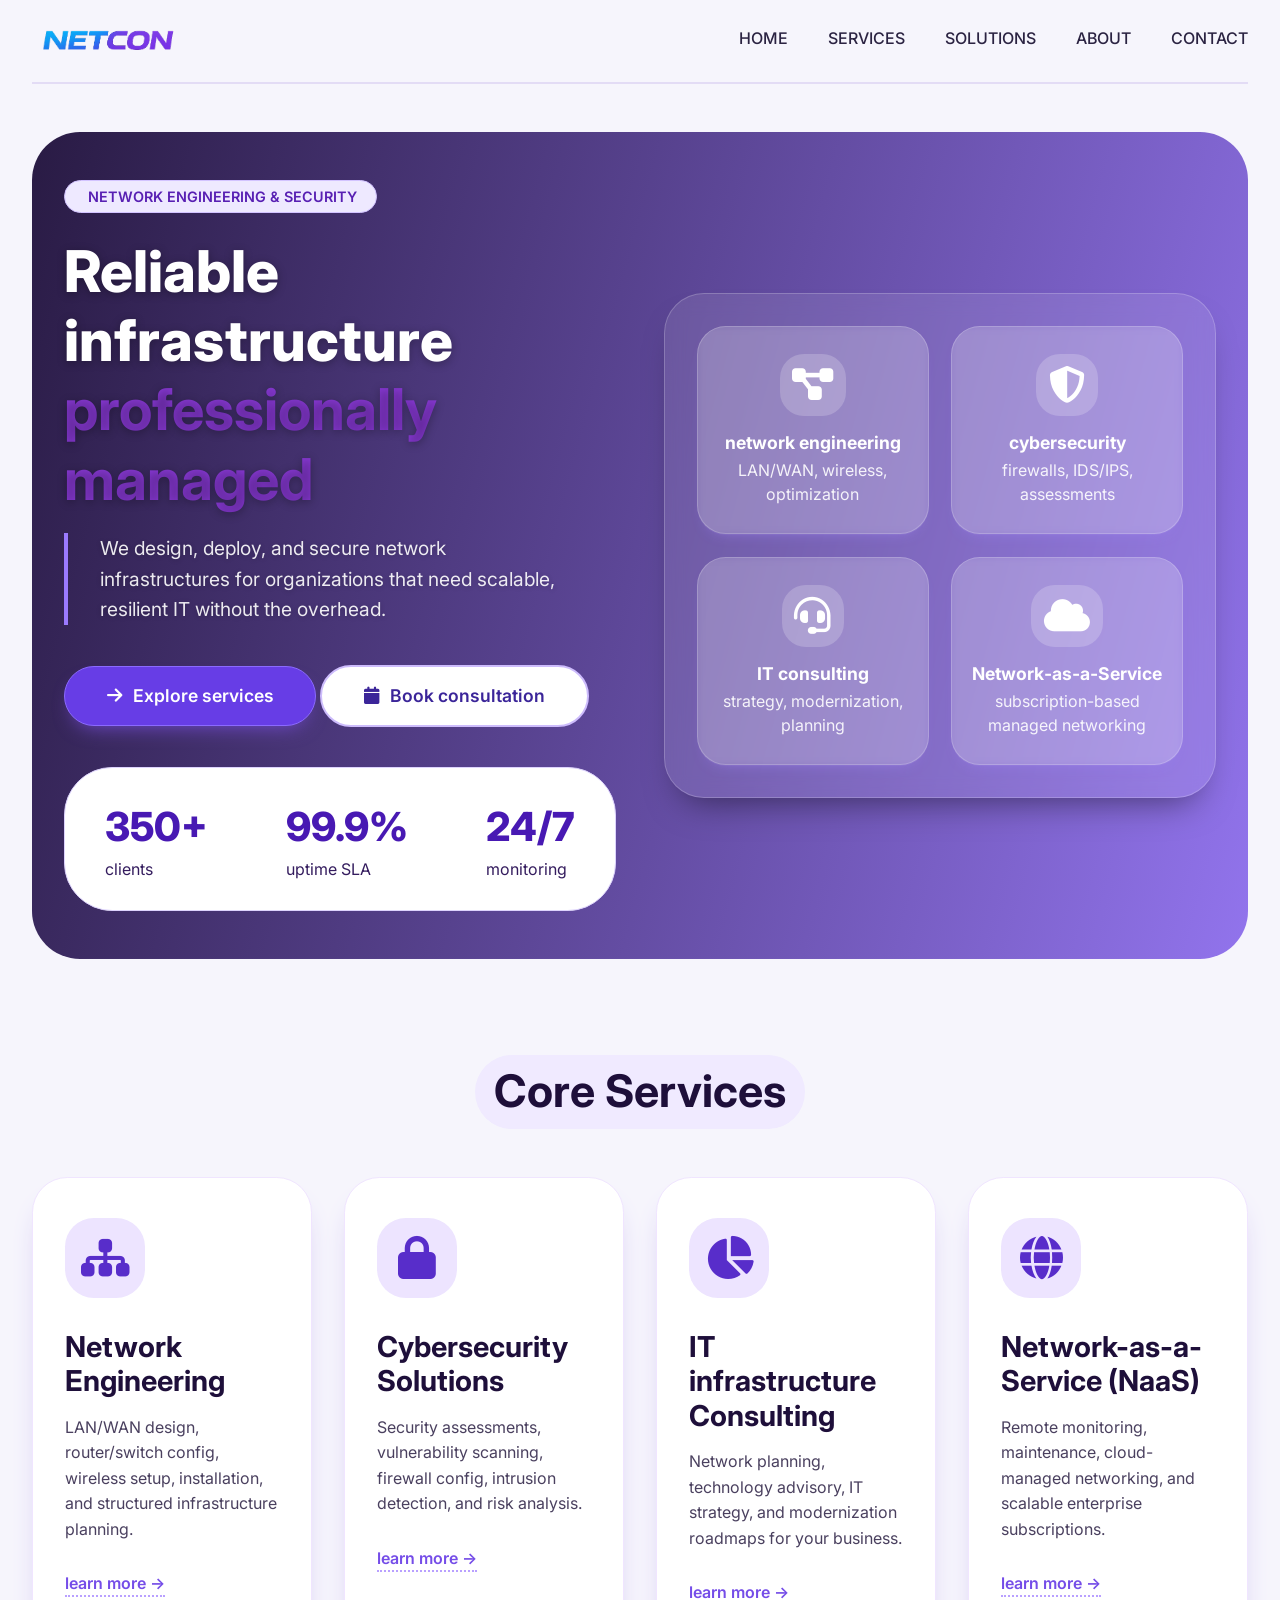
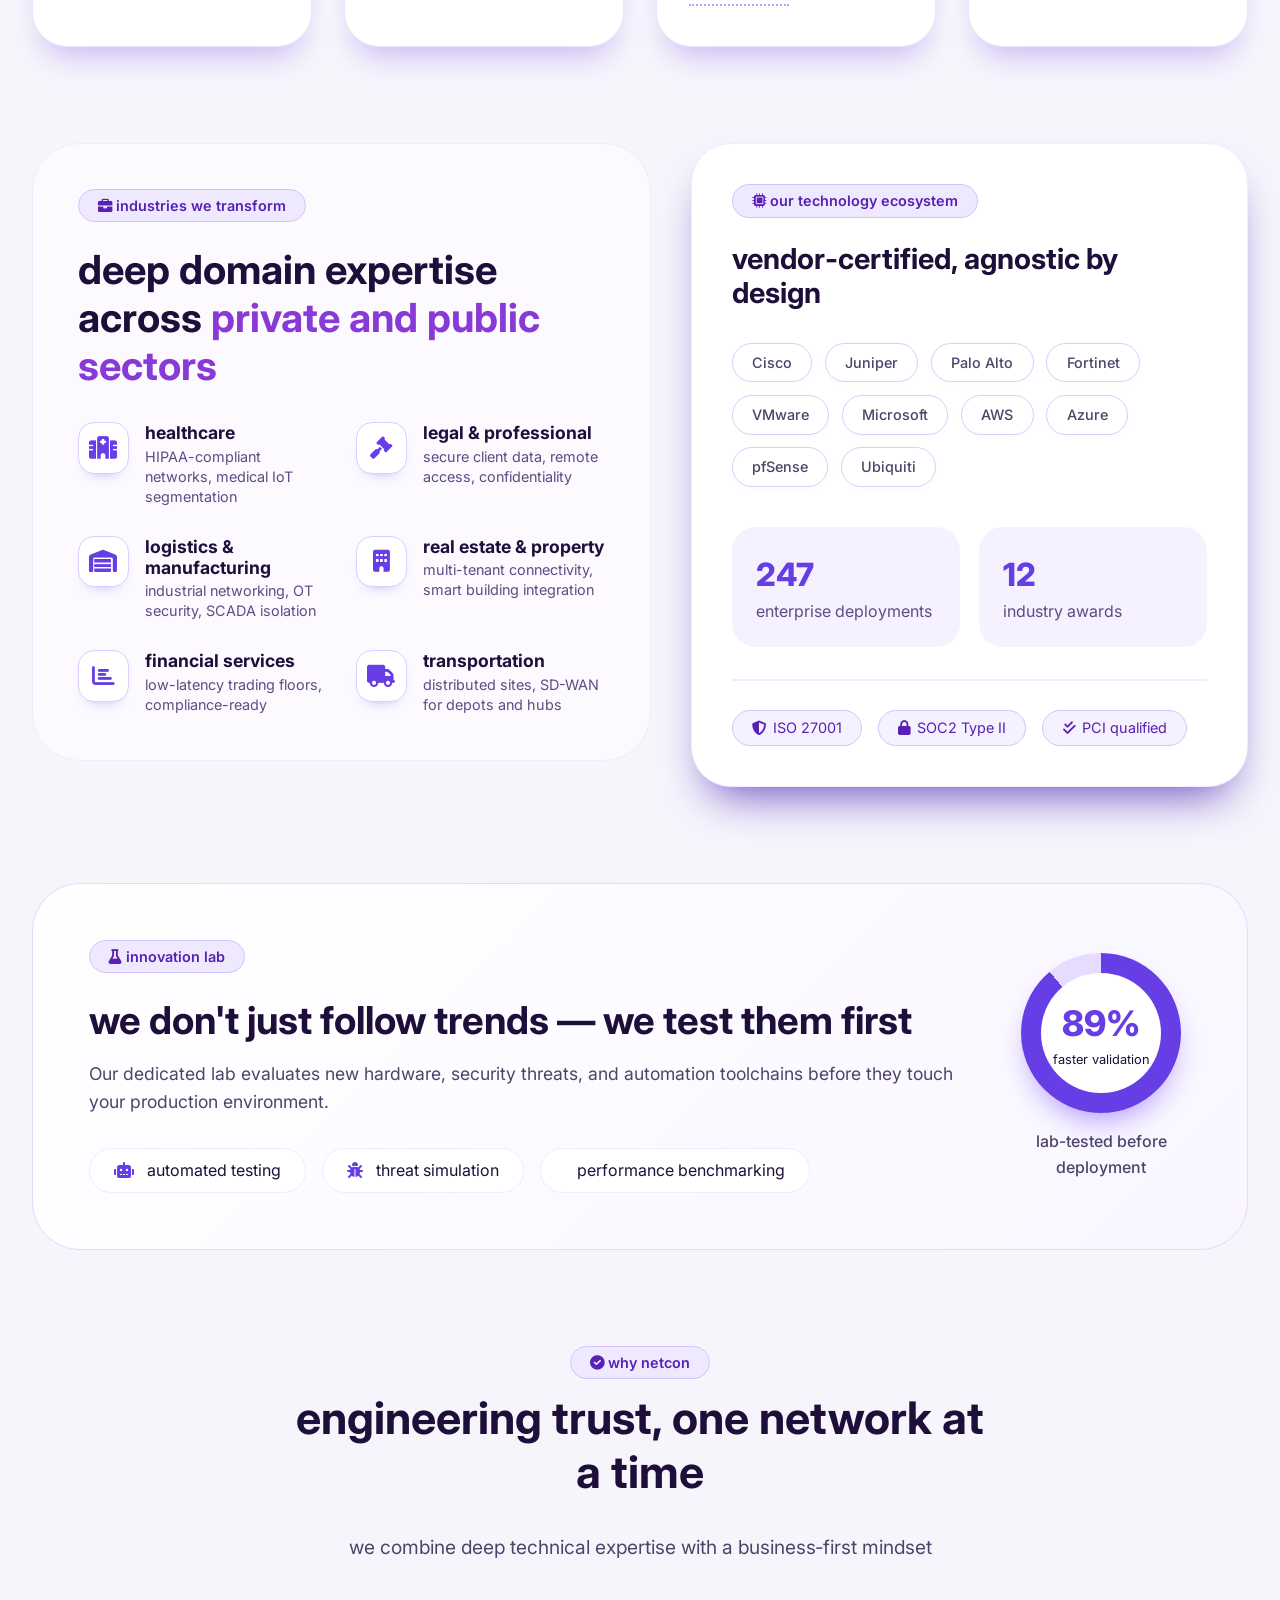
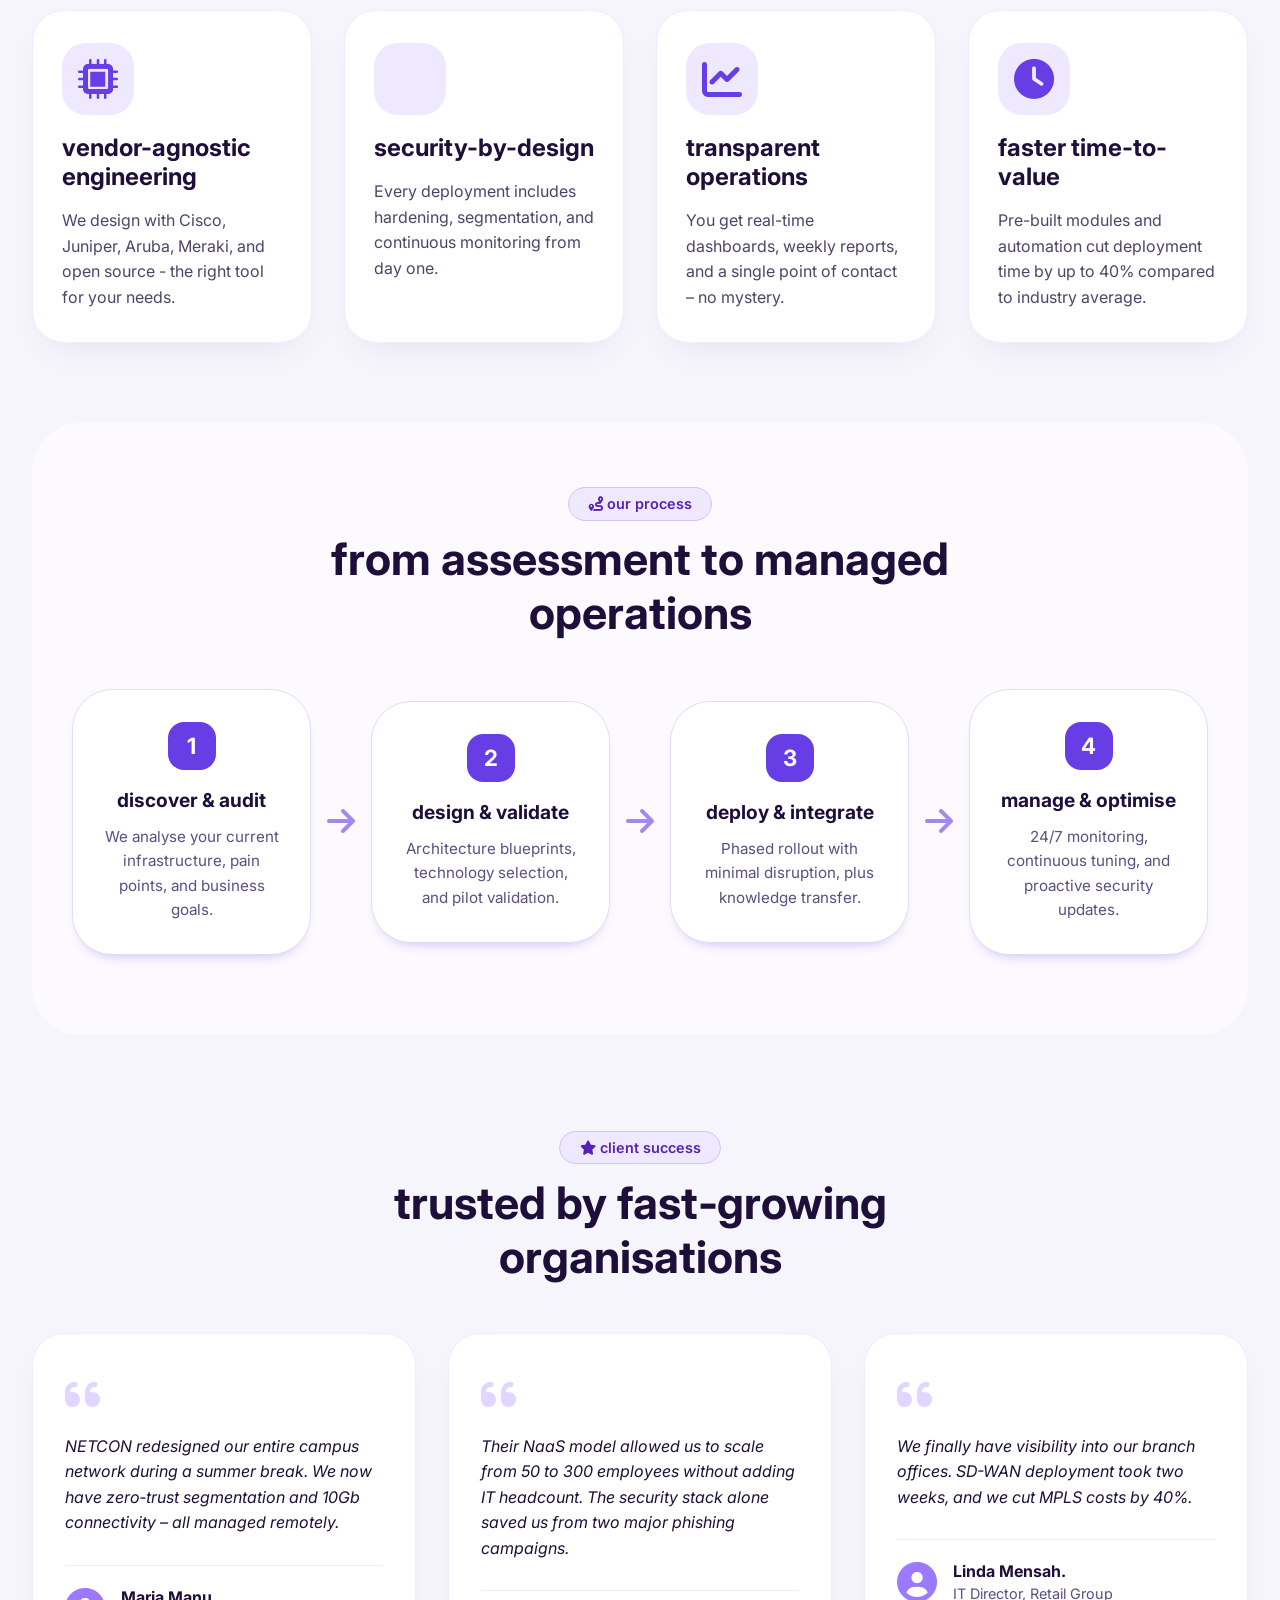
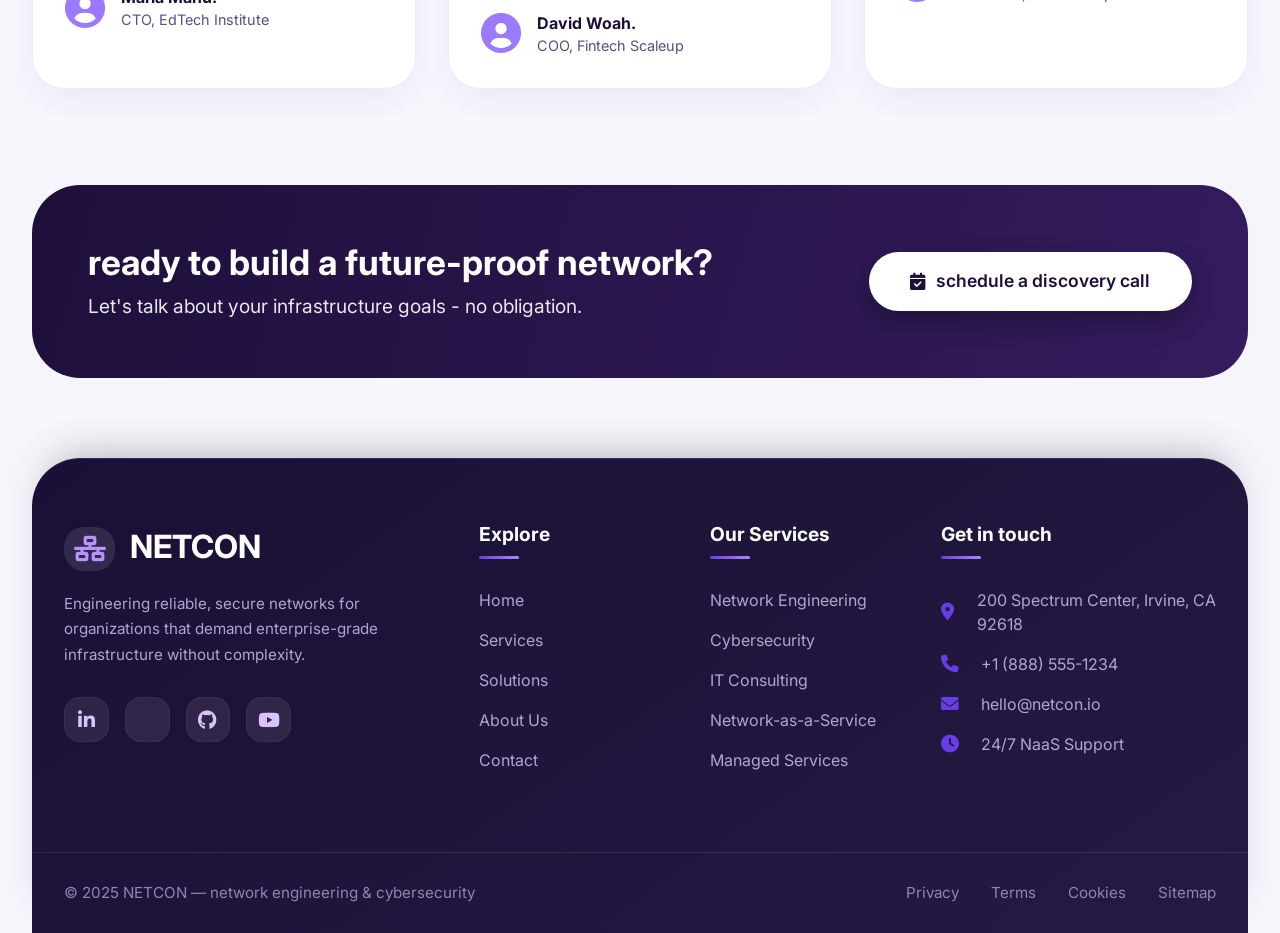
==== NetCon/index.html @ 82316b4d "netcon initial website" ====
<!DOCTYPE html>
<html lang="en">
<head>
  <meta charset="UTF-8">
  <meta name="viewport" content="width=device-width, initial-scale=1.0">
  <title>NETCON | network engineering & cybersecurity</title>
  <!-- Font & Icons (clean, professional) -->
  <link rel="preconnect" href="https://fonts.googleapis.com">
  <link rel="preconnect" href="https://fonts.gstatic.com" crossorigin>
  <link href="https://fonts.googleapis.com/css2?family=Inter:opsz,wght@14..32,300;14..32,400;14..32,500;14..32,600;14..32,700;14..32,800&display=swap" rel="stylesheet">
  <link rel="stylesheet" href="https://cdnjs.cloudflare.com/ajax/libs/font-awesome/6.0.0-beta3/css/all.min.css">
 <link rel="stylesheet" href="css/style.css">
 <link rel="stylesheet" href="css/global.css">
</head>
<body>
  <div class="container">
    <!-- navigation - clean block style -->
    <nav>
      <div class="logo">
        <img src="./images/final-logo.png" alt="NETCON Logo">
      </div>

        <!-- Hamburger button -->
   <button class="menu-toggle" id="menuToggle">
    <i class="fas fa-bars"></i>
  </button>

      <div class="nav-links" id="navLinks">
        <a href="./index.html">HOME</a>
        <a href="pages/services.html">SERVICES</a>
        <a href="pages/solutions.html">SOLUTIONS</a>
        <a href="pages/about.html">ABOUT</a>
        <a href="pages/contact.html">CONTACT</a>
      </div>
    </nav>

    <!-- hero section with NETCON messaging -->
    <div class="hero-grid">
      <div class="hero">
        <span class="purple-badge"><i class="fas fa-shield-halos"></i> NETWORK ENGINEERING & SECURITY</span>
        <h1>Reliable infrastructure<br> <span class="purple-gradient-text">professionally managed</span></h1>
        <p>We design, deploy, and secure network infrastructures for organizations that need scalable, resilient IT without the overhead.</p>
        <div class="btn-group">
          <a href="./pages/services.html" class="btn-primary"><i class="fas fa-arrow-right"></i> Explore services</a>
          <a href="./pages/contact.html" class="btn-secondary"><i class="fas fa-calendar"></i> Book consultation</a>
        </div>

        <!-- stats row within hero left -->
        <div class="stats-row">
          <div class="stat-block"><span class="stat-number">350+</span> <span style="color: #341c5e;">clients</span></div>
          <div class="stat-block"><span class="stat-number">99.9%</span> <span style="color: #341c5e;">uptime SLA</span></div>
          <div class="stat-block"><span class="stat-number">24/7</span> <span style="color: #341c5e;">monitoring</span></div>
        </div>
      </div>

      <!-- right block - feature blocks with core services -->
      <div class="feature-block">
        <div class="feat-item"><i class="fas fa-diagram-project"></i> <h4>network engineering</h4> <span style="color:var(--text-light);">LAN/WAN, wireless, optimization</span></div>
        <div class="feat-item"><i class="fas fa-shield"></i> <h4>cybersecurity</h4> <span style="color:var(--text-light);">firewalls, IDS/IPS, assessments</span></div>
        <div class="feat-item"><i class="fas fa-headset"></i> <h4>IT consulting</h4> <span style="color:var(--text-light);">strategy, modernization, planning</span></div>
        <div class="feat-item"><i class="fas fa-cloud"></i> <h4>Network‑as‑a‑Service</h4> <span style="color:var(--text-light);">subscription-based managed networking</span></div>
      </div>
    </div>

    <!-- core services title (NETCON offering) -->
    <div class="section-title">
      <span> Core Services </span>
    </div>

    <!-- service cards grid - matches NETCON summary -->
    <div class="service-grid">
      <div class="service-card">
        <div class="service-icon"><i class="fas fa-sitemap"></i></div>
        <h3>Network Engineering</h3>
        <p>LAN/WAN design, router/switch config, wireless setup, installation, and structured infrastructure planning.</p>
        <a href="./pages/services.html"><span class="tag">learn more →</span></a>
      </div>
      <div class="service-card">
        <div class="service-icon"><i class="fas fa-lock"></i></div>
        <h3>Cybersecurity Solutions</h3>
        <p>Security assessments, vulnerability scanning, firewall config, intrusion detection, and risk analysis.</p>
        <a href="./pages/services.html"><span class="tag">learn more →</span></a>
      </div>
      <div class="service-card">
        <div class="service-icon"><i class="fas fa-chart-pie"></i></div>
        <h3>IT infrastructure Consulting</h3>
        <p>Network planning, technology advisory, IT strategy, and modernization roadmaps for your business.</p>
        <a href="./pages/services.html"><span class="tag">learn more →</span></a>
      </div>
      <div class="service-card">
        <div class="service-icon"><i class="fas fa-globe"></i></div>
        <h3>Network-as-a-Service (NaaS)</h3>
        <p>Remote monitoring, maintenance, cloud-managed networking, and scalable enterprise subscriptions.</p>
        <a href="./pages/services.html"><span class="tag">learn more →</span></a>
      </div>
    </div>

<div class="expertise-showcase" style="margin: 6rem 0;">
  <div class="showcase-grid">
    <!-- left side: industries we transform -->
    <div class="expertise-panel">
      <span class="purple-badge"><i class="fas fa-briefcase"></i> industries we transform</span>
      <h2 style="font-size: 2.5rem; line-height: 1.2; margin: 1.5rem 0 2rem; color: var(--netcon-deep-purple);">deep domain expertise across <span class="purple-gradient-text">private and public sectors</span></h2>
      
      <div class="industry-grid">
        <div class="industry-item">
          <div class="industry-icon"><i class="fas fa-hospital"></i></div>
          <div>
            <h4>healthcare</h4>
            <p>HIPAA-compliant networks, medical IoT segmentation</p>
          </div>
        </div>
        <div class="industry-item">
          <div class="industry-icon"><i class="fas fa-gavel"></i></div>
          <div>
            <h4>legal & professional</h4>
            <p>secure client data, remote access, confidentiality</p>
          </div>
        </div>
        <div class="industry-item">
          <div class="industry-icon"><i class="fas fa-warehouse"></i></div>
          <div>
            <h4>logistics & manufacturing</h4>
            <p>industrial networking, OT security, SCADA isolation</p>
          </div>
        </div>
        <div class="industry-item">
          <div class="industry-icon"><i class="fas fa-building"></i></div>
          <div>
            <h4>real estate & property</h4>
            <p>multi-tenant connectivity, smart building integration</p>
          </div>
        </div>
        <div class="industry-item">
          <div class="industry-icon"><i class="fas fa-chart-bar"></i></div>
          <div>
            <h4>financial services</h4>
            <p>low-latency trading floors, compliance-ready</p>
          </div>
        </div>
        <div class="industry-item">
          <div class="industry-icon"><i class="fas fa-truck"></i></div>
          <div>
            <h4>transportation</h4>
            <p>distributed sites, SD-WAN for depots and hubs</p>
          </div>
        </div>
      </div>
    </div>

    <!-- right side: technology partners & expertise badges -->
    <div class="tech-panel">
      <div style="background: var(--bg-card); border-radius: var(--radius-large); padding: 2.5rem; box-shadow: var(--shadow-md); border: 1px solid var(--border-light);">
        <span class="purple-badge" style="margin-bottom: 1.5rem;"><i class="fas fa-microchip"></i> our technology ecosystem</span>
        <h3 style="font-size: 1.8rem; margin-bottom: 2rem;">vendor‑certified, agnostic by design</h3>

        <!-- partner logos as visual tags -->
        <div style="display: flex; flex-wrap: wrap; gap: 0.8rem; margin-bottom: 2.5rem;">
          <span class="tech-tag">Cisco</span>
          <span class="tech-tag">Juniper</span>
          <span class="tech-tag">Palo Alto</span>
          <span class="tech-tag">Fortinet</span>
          <span class="tech-tag">VMware</span>
          <span class="tech-tag">Microsoft</span>
          <span class="tech-tag">AWS</span>
          <span class="tech-tag">Azure</span>
          <span class="tech-tag">pfSense</span>
          <span class="tech-tag">Ubiquiti</span>
        </div>

        <!-- stats cards with different metrics -->
        <div style="display: grid; grid-template-columns: 1fr 1fr; gap: 1.2rem; margin: 2rem 0;">
          <div style="background: var(--bg-soft-purple); border-radius: 1.5rem; padding: 1.5rem;">
            <div style="font-size: 2rem; font-weight: 800; color: var(--purple-primary);">247</div>
            <div style="color: var(--text-muted);">enterprise deployments</div>
          </div>
          <div style="background: var(--bg-soft-purple); border-radius: 1.5rem; padding: 1.5rem;">
            <div style="font-size: 2rem; font-weight: 800; color: var(--purple-primary);">12</div>
            <div style="color: var(--text-muted);">industry awards</div>
          </div>
        </div>

        <!-- certification badges -->
        <div style="border-top: 2px solid var(--border-light); padding-top: 1.8rem; margin-top: 0.8rem;">
          <div style="display: flex; gap: 1rem; flex-wrap: wrap;">
            <span class="cert-badge"><i class="fas fa-shield"></i> ISO 27001</span>
            <span class="cert-badge"><i class="fas fa-lock"></i> SOC2 Type II</span>
            <span class="cert-badge"><i class="fas fa-check-double"></i> PCI qualified</span>
          </div>
        </div>
      </div>
    </div>
  </div>
</div>

<!-- ========== FRESH REPLACEMENT: NETWORK INNOVATION LAB (replaces old dashboard) ========== -->
<div class="innovation-lab" style="background: linear-gradient(135deg, #ffffff 0%, #f9f6ff 100%); border-radius: var(--radius-xl); padding: 3.5rem; margin: 5rem 0; border: 1px solid #e5d9ff;">
  <div style="display: flex; flex-wrap: wrap; gap: 3rem; align-items: center;">
    <div style="flex: 1 1 300px;">
      <span class="purple-badge"><i class="fas fa-flask"></i> innovation lab</span>
      <h2 style="font-size: 2.4rem; margin: 1.5rem 0 1rem; color: var(--netcon-deep-purple);">we don't just follow trends — we test them first</h2>
      <p style="color: var(--text-secondary); font-size: 1.1rem; margin-bottom: 2rem;">Our dedicated lab evaluates new hardware, security threats, and automation toolchains before they touch your production environment.</p>
      
      <div style="display: flex; gap: 1rem; flex-wrap: wrap;">
        <div style="display: flex; align-items: center; gap: 0.8rem; background: white; border-radius: 60px; padding: 0.6rem 1.5rem; border: 1px solid var(--border-light);">
          <i class="fas fa-robot" style="color: var(--purple-primary);"></i>
          <span>automated testing</span>
        </div>
        <div style="display: flex; align-items: center; gap: 0.8rem; background: white; border-radius: 60px; padding: 0.6rem 1.5rem; border: 1px solid var(--border-light);">
          <i class="fas fa-bug" style="color: var(--purple-primary);"></i>
          <span>threat simulation</span>
        </div>
        <div style="display: flex; align-items: center; gap: 0.8rem; background: white; border-radius: 60px; padding: 0.6rem 1.5rem; border: 1px solid var(--border-light);">
          <i class="fas fa-chart-simple" style="color: var(--purple-primary);"></i>
          <span>performance benchmarking</span>
        </div>
      </div>
    </div>
    
    <div style="flex: 0 0 180px;">
      <!-- circular metrics -->
      <div style="text-align: center;">
        <div style="width: 160px; height: 160px; border-radius: 50%; background: conic-gradient(var(--purple-primary) 0deg 320deg, #e6dcff 320deg 360deg); margin: 0 auto 1rem; display: flex; align-items: center; justify-content: center; box-shadow: 0 15px 30px -10px #aa92ff;">
          <div style="width: 120px; height: 120px; border-radius: 50%; background: white; display: flex; align-items: center; justify-content: center; flex-direction: column;">
            <span style="font-size: 2.2rem; font-weight: 800; color: var(--purple-primary);">89%</span>
            <span style="font-size: 0.8rem;">faster validation</span>
          </div>
        </div>
        <p style="font-weight: 500;">lab-tested before deployment</p>
      </div>
    </div>
  </div>
</div>


    <div class="trust-section" style="margin: 6rem 0 4rem;">
  <div class="section-header centered">
    <span class="purple-badge"><i class="fas fa-check-circle"></i> why netcon</span>
    <h2 class="section-title" style="margin-top: 0.8rem;">engineering trust, one network at a time</h2>
    <p class="section-subtitle">we combine deep technical expertise with a business‑first mindset</p>
  </div>

  <div class="pillar-grid">
    <div class="pillar-card">
      <div class="pillar-icon"><i class="fas fa-microchip"></i></div>
      <h3>vendor-agnostic engineering</h3>
      <p>We design with Cisco, Juniper, Aruba, Meraki, and open source - the right tool for your needs.</p>
    </div>
    <div class="pillar-card">
      <div class="pillar-icon"><i class="fas fa-shield-halos"></i></div>
      <h3>security-by-design</h3>
      <p>Every deployment includes hardening, segmentation, and continuous monitoring from day one.</p>
    </div>
    <div class="pillar-card">
      <div class="pillar-icon"><i class="fas fa-chart-line"></i></div>
      <h3>transparent operations</h3>
      <p>You get real-time dashboards, weekly reports, and a single point of contact – no mystery.</p>
    </div>
    <div class="pillar-card">
      <div class="pillar-icon"><i class="fas fa-clock"></i></div>
      <h3>faster time-to-value</h3>
      <p>Pre-built modules and automation cut deployment time by up to 40% compared to industry average.</p>
    </div>
  </div>
</div>

<!-- 2. How it works – simple process (add after trust section) -->
<div class="process-section" style="background: var(--bg-soft); border-radius: var(--radius-xl); padding: 4rem 2.5rem; margin: 5rem 0;">
  <div class="section-header centered">
    <span class="purple-badge"><i class="fas fa-route"></i> our process</span>
    <h2 class="section-title" style="margin-top: 0.8rem;">from assessment to managed operations</h2>
  </div>

  <div class="process-steps">
    <div class="step-item">
      <div class="step-number">1</div>
      <h4>discover & audit</h4>
      <p>We analyse your current infrastructure, pain points, and business goals.</p>
    </div>
    <div class="step-connector"><i class="fas fa-arrow-right"></i></div>
    <div class="step-item">
      <div class="step-number">2</div>
      <h4>design & validate</h4>
      <p>Architecture blueprints, technology selection, and pilot validation.</p>
    </div>
    <div class="step-connector"><i class="fas fa-arrow-right"></i></div>
    <div class="step-item">
      <div class="step-number">3</div>
      <h4>deploy & integrate</h4>
      <p>Phased rollout with minimal disruption, plus knowledge transfer.</p>
    </div>
    <div class="step-connector"><i class="fas fa-arrow-right"></i></div>
    <div class="step-item">
      <div class="step-number">4</div>
      <h4>manage & optimise</h4>
      <p>24/7 monitoring, continuous tuning, and proactive security updates.</p>
    </div>
  </div>
</div>

<!-- 3. Client success stories (add after process section) -->
<div class="testimonial-section" style="margin: 6rem 0;">
  <div class="section-header centered">
    <span class="purple-badge"><i class="fas fa-star"></i> client success</span>
    <h2 class="section-title" style="margin-top: 0.8rem;">trusted by fast‑growing organisations</h2>
  </div>

  <div class="testimonial-grid">
    <div class="testimonial-card">
      <div class="quote"><i class="fas fa-quote-left"></i></div>
      <p class="testimonial-text">NETCON redesigned our entire campus network during a summer break. We now have zero‑trust segmentation and 10Gb connectivity – all managed remotely.</p>
      <div class="client">
        <i class="fas fa-circle-user" style="font-size: 2.5rem; color: var(--netcon-purple-soft);"></i>
        <div>
          <strong>Maria Manu.</strong>
          <span>CTO, EdTech Institute</span>
        </div>
      </div>
    </div>
    <div class="testimonial-card">
      <div class="quote"><i class="fas fa-quote-left"></i></div>
      <p class="testimonial-text">Their NaaS model allowed us to scale from 50 to 300 employees without adding IT headcount. The security stack alone saved us from two major phishing campaigns.</p>
      <div class="client">
        <i class="fas fa-circle-user" style="font-size: 2.5rem; color: var(--netcon-purple-soft);"></i>
        <div>
          <strong>David Woah.</strong>
          <span>COO, Fintech Scaleup</span>
        </div>
      </div>
    </div>
    <div class="testimonial-card">
      <div class="quote"><i class="fas fa-quote-left"></i></div>
      <p class="testimonial-text">We finally have visibility into our branch offices. SD-WAN deployment took two weeks, and we cut MPLS costs by 40%.</p>
      <div class="client">
        <i class="fas fa-circle-user" style="font-size: 2.5rem; color: var(--netcon-purple-soft);"></i>
        <div>
          <strong>Linda Mensah.</strong>
          <span>IT Director, Retail Group</span>
        </div>
      </div>
    </div>
  </div>
</div>

<!-- 4. CTA banner – ready to start? (add before footer) -->
<div class="cta-banner" style="background: linear-gradient(105deg, var(--netcon-deep-purple) 0%, #341c5e 100%); border-radius: var(--radius-xl); padding: 3.5rem; margin: 5rem 0 3rem; color: white;">
  <div style="display: flex; flex-wrap: wrap; align-items: center; justify-content: space-between; gap: 2rem;">
    <div>
      <h3 class="purple-font" style="font-size: 2.2rem; font-weight: 700; margin-bottom: 0.5rem;">ready to build a future-proof network?</h3>
      <p class="purple-font" style="opacity: 0.9; font-size: 1.2rem;">Let's talk about your infrastructure goals - no obligation.</p>
    </div>
    <div>
      <a href="#" class="btn-primary" style="background: white; color: var(--netcon-deep-purple); border: none; box-shadow: 0 10px 25px rgba(0,0,0,0.3);"><i class="fas fa-calendar-check"></i> schedule a discovery call</a>
    </div>
  </div>
</div>

    <!-- footer -->
 <!-- FOOTER HTML - Place this in your footer section -->
<footer>
  <div class="footer-main">
    <!-- Column 1: Company info -->
    <div class="footer-about">
      <div class="footer-logo">
        <i class="fas fa-network-wired"></i> NETCON
      </div>
      <p>Engineering reliable, secure networks for organizations that demand enterprise-grade infrastructure without complexity.</p>
      <div class="footer-social">
        <a href="#"><i class="fab fa-linkedin-in"></i></a>
        <a href="#"><i class="fab fa-x-twitter"></i></a>
        <a href="#"><i class="fab fa-github"></i></a>
        <a href="#"><i class="fab fa-youtube"></i></a>
      </div>
    </div>

    <!-- Column 2: Quick links -->
    <div class="footer-col">
      <h4>Explore</h4>
      <ul>
        <li><a href="index.html">Home</a></li>
        <li><a href="services.html">Services</a></li>
        <li><a href="solutions.html">Solutions</a></li>
        <li><a href="about.html">About Us</a></li>
        <li><a href="contact.html">Contact</a></li>
      </ul>
    </div>

    <!-- Column 3: Services -->
    <div class="footer-col">
      <h4>Our Services</h4>
      <ul>
        <li><a href="#">Network Engineering</a></li>
        <li><a href="#">Cybersecurity</a></li>
        <li><a href="#">IT Consulting</a></li>
        <li><a href="#">Network-as-a-Service</a></li>
        <li><a href="#">Managed Services</a></li>
      </ul>
    </div>

    <!-- Column 4: Contact info -->
    <div class="footer-col">
      <h4>Get in touch</h4>
      <ul class="footer-contact">
        <li>
          <i class="fas fa-map-marker-alt"></i>
          <span>200 Spectrum Center, Irvine, CA 92618</span>
        </li>
        <li>
          <i class="fas fa-phone"></i>
          <span>+1 (888) 555-1234</span>
        </li>
        <li>
          <i class="fas fa-envelope"></i>
          <span>hello@netcon.io</span>
        </li>
        <li>
          <i class="fas fa-clock"></i>
          <span>24/7 NaaS Support</span>
        </li>
      </ul>
    </div>
  </div>

  <!-- Bottom bar -->
  <div class="footer-bottom">
    <div>© 2025 NETCON — network engineering & cybersecurity</div>
    <div class="footer-bottom-links">
      <a href="#">Privacy</a>
      <a href="#">Terms</a>
      <a href="#">Cookies</a>
      <a href="#">Sitemap</a>
    </div>
  </div>
</footer>
  </div>


  <!-- Add this modal HTML structure before closing body tag -->
<div class="modal-overlay" id="legalModal">
  <div class="modal-container">
    <!-- Modal Header -->
    <div class="modal-header">
      <h2>Legal Information</h2>
      <button class="modal-close"><i class="fas fa-times"></i></button>
    </div>
    
    <!-- Modal Content with Left Nav and Right Content -->
    <div class="modal-content">
      <!-- Left Navigation Panel -->
      <div class="modal-nav">
        <button class="modal-nav-item active" data-section="terms">
          <i class="fas fa-file-contract"></i>
          Terms of Service
        </button>
        <button class="modal-nav-item" data-section="privacy">
          <i class="fas fa-shield-alt"></i>
          Privacy Policy
        </button>
        <button class="modal-nav-item" data-section="cookies">
          <i class="fas fa-cookie-bite"></i>
          Cookie Policy
        </button>
        <button class="modal-nav-item" data-section="sitemap">
          <i class="fas fa-sitemap"></i>
          Sitemap
        </button>
      </div>
      
      <!-- Right Content Area -->
      <div class="modal-right">
        <!-- Terms of Service Content -->
        <div class="modal-section-content active" id="terms-content">
          <h3>Terms of Service</h3>
          <div class="content-body">
            <h4>1. Acceptance of Terms</h4>
            <p>By accessing or using NETCON's services, you agree to be bound by these Terms of Service and all applicable laws and regulations. If you do not agree with any part of these terms, you may not use our services.</p>
            
            <h4>2. Service Description</h4>
            <p>NETCON provides network engineering, cybersecurity solutions, IT infrastructure consulting, and managed networking services. We reserve the right to modify, suspend, or discontinue any part of our services with or without notice.</p>
            
            <h4>3. Client Responsibilities</h4>
            <p>You are responsible for maintaining the confidentiality of your account credentials and for all activities that occur under your account. You agree to provide accurate and complete information when engaging our services.</p>
            
            <h4>4. Payment Terms</h4>
            <p>Fees for services are outlined in your service agreement. Invoices are due within 30 days of receipt. Late payments may incur interest charges and suspension of services.</p>
            
            <h4>5. Intellectual Property</h4>
            <p>All materials provided by NETCON, including designs, configurations, and documentation, remain our intellectual property. You receive a license to use these materials for your internal business purposes only.</p>
            
            <h4>6. Limitation of Liability</h4>
            <p>NETCON shall not be liable for indirect, incidental, or consequential damages. Our total liability shall not exceed the fees paid for services during the twelve months preceding the claim.</p>
            
            <h4>7. Termination</h4>
            <p>Either party may terminate services with written notice as specified in your service agreement. Upon termination, you must pay all outstanding fees and return any NETCON property.</p>
            
            <h4>8. Governing Law</h4>
            <p>These terms shall be governed by the laws of the State of California without regard to its conflict of law provisions.</p>
          </div>
        </div>
        
        <!-- Privacy Policy Content -->
        <div class="modal-section-content" id="privacy-content">
          <h3>Privacy Policy</h3>
          <div class="content-body">
            <h4>1. Information We Collect</h4>
            <p>We collect information you provide directly, such as name, email address, company name, and payment information. We also automatically collect certain information about your device and usage of our services.</p>
            
            <h4>2. How We Use Information</h4>
            <p>We use collected information to provide and improve our services, process payments, communicate with you, and comply with legal obligations.</p>
            
            <h4>3. Information Sharing</h4>
            <p>We do not sell your personal information. We may share information with trusted service providers who assist in operating our business, subject to confidentiality agreements.</p>
            
            <h4>4. Data Security</h4>
            <p>We implement industry-standard security measures to protect your information. However, no method of transmission over the internet is 100% secure.</p>
            
            <h4>5. Your Rights</h4>
            <p>You may access, correct, or delete your personal information by contacting us. You may also opt out of marketing communications at any time.</p>
            
            <h4>6. Data Retention</h4>
            <p>We retain your information as long as necessary to provide services and fulfill legal obligations. You may request deletion of your data.</p>
            
            <h4>7. International Transfers</h4>
            <p>Your information may be transferred to and processed in countries other than your own, with appropriate safeguards in place.</p>
            
            <h4>8. Changes to Policy</h4>
            <p>We may update this Privacy Policy from time to time. We will notify you of material changes through our website or via email.</p>
          </div>
        </div>
        
        <!-- Cookie Policy Content -->
        <div class="modal-section-content" id="cookies-content">
          <h3>Cookie Policy</h3>
          <div class="content-body">
            <h4>1. What Are Cookies</h4>
            <p>Cookies are small text files stored on your device when you visit websites. They help us provide a better user experience and understand how you use our site.</p>
            
            <h4>2. Types of Cookies We Use</h4>
            <p><strong>Essential Cookies:</strong> Required for basic site functionality, such as login and security.</p>
            <p><strong>Analytics Cookies:</strong> Help us understand how visitors interact with our website.</p>
            <p><strong>Preference Cookies:</strong> Remember your settings and choices.</p>
            <p><strong>Marketing Cookies:</strong> Used to deliver relevant advertisements.</p>
            
            <h4>3. Third-Party Cookies</h4>
            <p>We may allow select partners to set cookies for analytics and advertising purposes. These third parties have their own privacy policies.</p>
            
            <h4>4. Cookie Management</h4>
            <p>Most browsers allow you to control cookies through settings. You can block or delete cookies, but this may affect site functionality.</p>
            
            <h4>5. Specific Cookies We Use</h4>
            <p><strong>session_id:</strong> Essential for maintaining login state (expires after browser close)</p>
            <p><strong>_ga:</strong> Google Analytics identifier (expires after 2 years)</p>
            <p><strong>preferences:</strong> Stores user preferences (expires after 1 year)</p>
            
            <h4>6. Updates to This Policy</h4>
            <p>We may update our Cookie Policy periodically. Continued use of our site constitutes acceptance of any changes.</p>
          </div>
        </div>
        
        <!-- Sitemap Content -->
        <div class="modal-section-content" id="sitemap-content">
          <h3>Sitemap</h3>
          <div class="content-body">
            <h4>Main Pages</h4>
            <ul class="sitemap-list">
              <li><a href="index.html">Home</a></li>
              <li><a href="services.html">Services</a></li>
              <li><a href="solutions.html">Solutions</a></li>
              <li><a href="about.html">About Us</a></li>
              <li><a href="contact.html">Contact</a></li>
            </ul>
            
            <h4>Services</h4>
            <ul class="sitemap-list">
              <li><a href="#">Network Engineering</a></li>
              <li><a href="#">Cybersecurity Solutions</a></li>
              <li><a href="#">IT Infrastructure Consulting</a></li>
              <li><a href="#">Network-as-a-Service</a></li>
              <li><a href="#">Managed Services</a></li>
            </ul>
            
            <h4>Solutions</h4>
            <ul class="sitemap-list">
              <li><a href="#">Secure SD-WAN</a></li>
              <li><a href="#">Zero Trust Network Access</a></li>
              <li><a href="#">Unified Campus Network</a></li>
              <li><a href="#">Managed Detection & Response</a></li>
            </ul>
            
            <h4>Resources</h4>
            <ul class="sitemap-list">
              <li><a href="#">Blog</a></li>
              <li><a href="#">Case Studies</a></li>
              <li><a href="#">White Papers</a></li>
              <li><a href="#">Webinars</a></li>
            </ul>
            
            <h4>Legal</h4>
            <ul class="sitemap-list">
              <li><a href="#" class="modal-link" data-section="terms">Terms of Service</a></li>
              <li><a href="#" class="modal-link" data-section="privacy">Privacy Policy</a></li>
              <li><a href="#" class="modal-link" data-section="cookies">Cookie Policy</a></li>
            </ul>
          </div>
        </div>
      </div>
    </div>
    
    <!-- Modal Footer -->
    <div class="modal-footer">
      <p>Last updated: March 2026</p>
      <button class="btn-primary modal-accept">Accept & Close</button>
    </div>
  </div>
</div>
  

<script src="./js/global.js"></script>
</body>
</html>
---- NetCon/css/style.css ----
/* ============================================
   NETCON HOMEPAGE SPECIFIC STYLES
   Only styles NOT already in global CSS
   Use in addition to netcon-global.css
   ============================================ */

/* ===== blocks / cards ===== */
.block-card {
  background: var(--bg-card);
  border-radius: var(--radius-medium);
  box-shadow: var(--shadow-sm);
  padding: 2.2rem 2rem;
  transition: transform var(--transition-default), box-shadow var(--transition-default);
  border: 1px solid var(--border-light);
}

.block-card:hover {
  transform: translateY(-4px);
  box-shadow: var(--shadow-md);
}

/* hero */
/* hero with background image */
.hero-grid {
  display: grid;
  grid-template-columns: 1fr 1fr;
  gap: 3rem;
  margin-bottom: 6rem;
  align-items: center;
  position: relative;
  padding: 3rem 2rem;
  border-radius: var(--radius-xl);
  background-image: linear-gradient(to right, rgba(0, 0, 0, 0.8) 0%, rgba(0, 0, 0, 0.4) 50%, rgba(0, 0, 0, 0.2) 100%), url('/path/to/your/background-image.jpg');
  background-size: cover;
  background-position: center;
  background-repeat: no-repeat;
  color: white;
}

/* Alternative: darker gradient for better readability */
.hero-grid {
  display: grid;
  grid-template-columns: 1fr 1fr;
  gap: 3rem;
  margin-bottom: 6rem;
  align-items: center;
  position: relative;
  padding: 3rem 2rem;
  border-radius: var(--radius-xl);
  background-image: linear-gradient(105deg, rgba(30, 15, 58, 0.95) 0%, rgba(103, 61, 230, 0.7) 100%), url('/path/to/your/background-image.jpg');
  background-size: cover;
  background-position: center;
  background-repeat: no-repeat;
  color: white;
}

.hero h1 {
  font-size: 3.6rem;
  font-weight: 800;
  line-height: 1.2;
  color: white; /* Changed from purple to white for contrast */
  margin: 1.5rem 0 1.2rem;
  text-shadow: 0 2px 10px rgba(0, 0, 0, 0.3);
}

.hero p {
  font-size: 1.2rem;
  color: rgba(255, 255, 255, 0.9); /* Lightened for contrast */
  max-width: 90%;
  margin-bottom: 2.5rem;
  border-left: 4px solid var(--netcon-purple-soft);
  padding-left: 2rem;
  text-shadow: 0 1px 5px rgba(0, 0, 0, 0.2);
}

/* right block - features in blocks - keep original but ensure readability */
.feature-block {
  background: rgba(255, 255, 255, 0.1);
  backdrop-filter: blur(10px);
  -webkit-backdrop-filter: blur(10px);
  border-radius: var(--radius-large);
  padding: 2rem;
  border: 1px solid rgba(255, 255, 255, 0.2);
  box-shadow: 0 20px 35px -18px rgba(0, 0, 0, 0.5);
  display: grid;
  grid-template-columns: 1fr 1fr;
  gap: 1.4rem;
}

.feat-item {
  background: rgba(255, 255, 255, 0.15);
  backdrop-filter: blur(5px);
  -webkit-backdrop-filter: blur(5px);
  border-radius: 1.8rem;
  padding: 1.7rem 1.2rem;
  box-shadow: var(--shadow-feat);
  border: 1px solid rgba(255, 255, 255, 0.2);
  text-align: center;
}

.feat-item i {
  font-size: 2.3rem;
  background: rgba(255, 255, 255, 0.2);
  padding: 0.8rem;
  border-radius: var(--radius-small);
  color: white; /* Changed to white */
  margin-bottom: 1rem;
}

.feat-item h4 {
  font-size: 1.1rem;
  margin-bottom: 0.3rem;
  color: white; /* Added for contrast */
}

.feat-item span {
  color: rgba(255, 255, 255, 0.9) !important; /* Override any existing text color */
}

/* Responsive adjustments */
@media screen and (max-width: 950px) {
  .hero-grid {
    grid-template-columns: 1fr;
    padding: 2rem 1.5rem;
  }
  
  .hero p {
    max-width: 100%;
  }
}

@media screen and (max-width: 600px) {
  .hero h1 {
    font-size: 2.5rem;
  }
  
  .feature-block {
    grid-template-columns: 1fr;
  }
}

/* services - card based blocks */
.section-title {
  font-size: 2.8rem;
  font-weight: 700;
  color: var(--netcon-deep-purple);
  margin: 5rem 0 2rem;
  text-align: center;
}

.section-title span {
  background: var(--bg-purple-mist);
  padding: 0.2rem 1.2rem;
  border-radius: var(--radius-full);
  display: inline-block;
}

.service-grid {
  display: grid;
  grid-template-columns: repeat(auto-fit, minmax(270px, 1fr));
  gap: 2rem;
  margin: 3rem 0;
}

.service-card {
  background: var(--bg-card);
  border-radius: 2.2rem;
  padding: 2.5rem 2rem;
  box-shadow: var(--shadow-card);
  transition: all var(--transition-default);
  border: 1px solid #f0e5ff;
}

.service-card:hover {
  border-color: var(--border-hover);
}

.service-icon {
  font-size: 2.7rem;
  background: #ede4ff;
  width: 5rem;
  height: 5rem;
  border-radius: 1.8rem;
  display: flex;
  align-items: center;
  justify-content: center;
  color: var(--purple-soft-start);
  margin-bottom: 2rem;
}

.service-card h3 {
  font-size: 1.8rem;
  font-weight: 700;
  margin-bottom: 1rem;
}

.service-card p {
  color: var(--text-soft);
}

.tag {
  margin-top: 1.8rem;
  color: #754de8;
  font-weight: 600;
  border-bottom: 2px dotted #b9a0ff;
  display: inline-block;
}

/* interactive white/purple block */
.dashboard-preview {
  background: var(--bg-card);
  border-radius: var(--radius-xl);
  padding: 2.5rem;
  margin: 5rem 0;
  border: 1px solid #dccfff;
  box-shadow: var(--shadow-lg);
}

.dashboard-header {
  display: flex;
  justify-content: space-between;
  align-items: center;
  flex-wrap: wrap;
}

.live-badge {
  background: #eeebff;
  border-radius: var(--radius-full);
  padding: 0.6rem 1.6rem;
  display: flex;
  align-items: center;
  gap: 0.7rem;
  border: 1px solid #bca2ff;
  color: #3d1a94;
}

.dot-pulse {
  width: 12px;
  height: 12px;
  background: #7545e2;
  border-radius: var(--radius-circle);
  animation: softPulse 1.8s infinite;
}

@keyframes softPulse { 
  0% { opacity: 1; } 
  50% { opacity: 0.3; } 
}

.metric-blocks {
  display: flex;
  gap: 1.5rem;
  flex-wrap: wrap;
  margin: 2.5rem 0 0;
}

.metric {
  background: var(--bg-soft-purple);
  border-radius: 1.8rem;
  padding: 1.2rem 2rem;
  min-width: 150px;
  border: 1px solid #dacbff;
}

.metric .label {
  font-size: 0.9rem;
  text-transform: uppercase;
  color: var(--text-muted);
}

.metric .value {
  font-size: 2.2rem;
  font-weight: 700;
  color: #392382;
}

#clickableBlocks {
  display: flex;
  flex-wrap: wrap;
  gap: 0.8rem;
  margin-top: 2rem;
}

.block-mini {
  background: var(--bg-card);
  border: 2px solid #e1d3ff;
  border-radius: var(--radius-small);
  padding: 1.2rem 1.5rem;
  font-weight: 500;
  transition: 0.1s;
  cursor: pointer;
  color: #3b2b60;
  display: inline-flex;
  align-items: center;
  gap: 0.5rem;
}

.block-mini:hover {
  background: var(--bg-block-hover);
  border-color: #ac88ff;
}

.block-mini.active {
  background: var(--purple-primary);
  color: white;
  border-color: #401a9c;
}

/* trust pillars */
.section-header.centered {
  text-align: center;
  max-width: 700px;
  margin: 0 auto 3rem auto;
}

.section-subtitle {
  font-size: 1.2rem;
  color: var(--text-secondary);
  margin-top: 1rem;
}

.pillar-grid {
  display: grid;
  grid-template-columns: repeat(auto-fit, minmax(240px, 1fr));
  gap: 2rem;
  margin-top: 2rem;
}

.pillar-card {
  background: var(--bg-card);
  border-radius: var(--radius-medium);
  padding: 2rem 1.8rem;
  border: 1px solid var(--border-light);
  transition: all var(--transition-default);
  box-shadow: var(--shadow-sm);
}

.pillar-card:hover {
  border-color: var(--border-hover);
  transform: translateY(-5px);
  box-shadow: var(--shadow-md);
}

.pillar-icon {
  font-size: 2.5rem;
  color: var(--purple-primary);
  margin-bottom: 1.2rem;
  background: var(--bg-purple-light);
  width: 4.5rem;
  height: 4.5rem;
  border-radius: 1.5rem;
  display: flex;
  align-items: center;
  justify-content: center;
}

.pillar-card h3 {
  font-size: 1.5rem;
  margin-bottom: 1rem;
  color: var(--netcon-deep-purple);
}

.pillar-card p {
  color: var(--text-secondary);
  line-height: 1.6;
}

/* process steps */
.process-steps {
  display: flex;
  flex-wrap: wrap;
  justify-content: center;
  align-items: center;
  gap: 0.5rem 1rem;
  margin: 3rem 0 1rem;
}

.step-item {
  background: var(--bg-card);
  border-radius: var(--radius-large);
  padding: 2rem 1.8rem;
  min-width: 180px;
  flex: 1 1 160px;
  text-align: center;
  border: 1px solid var(--border-soft);
  box-shadow: var(--shadow-feat);
}

.step-number {
  background: var(--purple-primary);
  color: white;
  width: 3rem;
  height: 3rem;
  border-radius: 1rem;
  display: flex;
  align-items: center;
  justify-content: center;
  font-weight: 700;
  font-size: 1.4rem;
  margin: 0 auto 1.2rem auto;
}

.step-item h4 {
  font-size: 1.2rem;
  font-weight: 700;
  margin-bottom: 0.8rem;
  color: var(--netcon-deep-purple);
}

.step-item p {
  font-size: 0.95rem;
  color: var(--text-muted);
}

.step-connector {
  font-size: 2rem;
  color: var(--purple-primary);
  opacity: 0.6;
}

/* testimonials */
.testimonial-grid {
  display: grid;
  grid-template-columns: repeat(auto-fit, minmax(280px, 1fr));
  gap: 2rem;
  margin: 3rem 0;
}

.testimonial-card {
  background: var(--bg-card);
  border-radius: var(--radius-medium);
  padding: 2rem 2rem 2rem 2rem;
  border: 1px solid var(--border-light);
  box-shadow: var(--shadow-sm);
  transition: 0.2s;
  position: relative;
}

.testimonial-card:hover {
  border-color: var(--border-hover);
  box-shadow: var(--shadow-md);
}

.quote {
  font-size: 2.5rem;
  color: var(--netcon-purple-soft);
  opacity: 0.3;
  margin-bottom: 0.5rem;
}

.testimonial-text {
  font-size: 1rem;
  line-height: 1.6;
  color: var(--text-primary);
  margin-bottom: 1.8rem;
  font-style: italic;
}

.client {
  display: flex;
  align-items: center;
  gap: 1rem;
  border-top: 1px solid var(--border-light);
  padding-top: 1.2rem;
}

.client div {
  display: flex;
  flex-direction: column;
}

.client strong {
  color: var(--netcon-deep-purple);
}

.client span {
  font-size: 0.9rem;
  color: var(--text-muted);
}

/* expertise showcase (if used on homepage) */
.showcase-grid {
  display: grid;
  grid-template-columns: 1fr 0.9fr;
  gap: 2.5rem;
  align-items: start;
}

.expertise-panel {
  background: var(--bg-soft);
  border-radius: var(--radius-xl);
  padding: 2.8rem;
  border: 1px solid var(--border-light);
}

.industry-grid {
  display: grid;
  grid-template-columns: repeat(2, 1fr);
  gap: 1.8rem;
  margin-top: 1rem;
}

.industry-item {
  display: flex;
  gap: 1rem;
  align-items: flex-start;
}

.industry-icon {
  background: var(--bg-card);
  width: 3.2rem;
  height: 3.2rem;
  border-radius: 1rem;
  display: flex;
  align-items: center;
  justify-content: center;
  color: var(--purple-primary);
  font-size: 1.4rem;
  box-shadow: var(--shadow-feat);
  border: 1px solid var(--border-medium);
  flex-shrink: 0;
}

.industry-item h4 {
  font-size: 1.1rem;
  font-weight: 700;
  margin-bottom: 0.2rem;
  color: var(--netcon-deep-purple);
}

.industry-item p {
  font-size: 0.9rem;
  color: var(--text-muted);
  line-height: 1.4;
}

.tech-panel {
  position: relative;
}

.tech-tag {
  background: white;
  border: 1px solid var(--border-medium);
  padding: 0.5rem 1.2rem;
  border-radius: 60px;
  font-size: 0.9rem;
  font-weight: 500;
  color: var(--text-secondary);
  box-shadow: 0 2px 6px rgba(0,0,0,0.02);
  transition: 0.1s ease;
}

.tech-tag:hover {
  border-color: var(--purple-primary);
  color: var(--purple-primary);
  background: #f5f0ff;
}

.cert-badge {
  background: var(--bg-soft-purple);
  padding: 0.4rem 1.2rem;
  border-radius: 60px;
  font-size: 0.9rem;
  display: inline-flex;
  align-items: center;
  gap: 0.4rem;
  color: var(--text-bright);
  border: 1px solid var(--border-strong);
}

/* responsive overrides - only for homepage-specific elements */
@media screen and (max-width: 950px) {
  .hero-grid {
    grid-template-columns: 1fr;
  }
}

@media screen and (max-width: 900px) {
  .showcase-grid {
    grid-template-columns: 1fr;
  }
  .industry-grid {
    grid-template-columns: 1fr;
  }
}

@media screen and (max-width: 800px) {
  .step-connector { 
    display: none; 
  }
  .process-steps { 
    flex-direction: column; 
    align-items: stretch; 
  }
}

@media screen and (max-width: 600px) {
  .hero h1 { 
    font-size: 2.5rem; 
  }
  .feature-block { 
    grid-template-columns: 1fr; 
  }
  .hero p {
    max-width: 100%;
    border-left: none;
    padding-left: 0;
  }
  .hero-stats {
    justify-content: center;
  }
}
---- NetCon/css/global.css ----
/* ============================================
   NETCON GLOBAL STYLESHEET
   White & Purple Palette | Blocksy Design System
   ============================================ */

* {
  margin: 0;
  padding: 0;
  box-sizing: border-box;
}

:root {
  /* NETCON Brand Colors - refined white & purple palette */
  --netcon-deep-purple: #1e0f3a;        /* deep navy-purple for primary text */
  --netcon-bright-purple: #5820b3;       /* vibrant purple for accents */
  --netcon-primary: #673de6;              /* main action purple */
  --netcon-primary-dark: #572ecb;         /* darker hover state */
  --netcon-purple-accent: #7c4dff;        /* icon and highlight purple */
  --netcon-purple-soft: #9b7aff;          /* soft purple for borders */
  --netcon-purple-mist: #f0eaff;          /* misty background */
  --netcon-bg-light: #f6f5fc;             /* off-white background */
  --netcon-card-white: #ffffff;            /* pure white cards */
  --netcon-white: #ffffff;            /* pure white cards */
  --netcon-border-light: #f0ebff;          /* subtle borders */
  --netcon-border-medium: #dacdff;         /* medium borders */
  --netcon-text-secondary: #4d4469;        /* body text */
  --netcon-text-soft: #4a405f;             /* softer text */
  --netcon-text-muted: #5c4d83;            /* muted text */
  --netcon-stat-number: #4819b3;            /* statistics numbers */

  /* supporting global variables */
  --bg-body: var(--netcon-bg-light);
  --bg-card: var(--netcon-card-white);
  --bg-soft: #fcfaff;
  --bg-soft-purple: #f5f1ff;
  --bg-purple-light: #eee9ff;
  --bg-purple-mist: var(--netcon-purple-mist);
  --bg-block-hover: #efe8ff;
  --bg-footer-gradient: linear-gradient(145deg, #1a1035, #251b42);

  --border-light: var(--netcon-border-light);
  --border-soft: #e3dcf5;
  --border-medium: var(--netcon-border-medium);
  --border-active: #cdbcfc;
  --border-hover: #b598ff;
  --border-strong: #d2c3ff;

  --text-primary: var(--netcon-deep-purple);
  --text-secondary: var(--netcon-text-secondary);
  --text-soft: var(--netcon-text-soft);
  --text-muted: var(--netcon-text-muted);
  --text-light: #5f4a9d;
  --text-bright: var(--netcon-bright-purple);
  --text-link-hover: #4a28ac;
  --text-stat: var(--netcon-stat-number);
  --text-footer: #c7bbeb;
  --text-footer-light: #e5daff;

  --purple-primary: var(--netcon-primary);
  --purple-primary-dark: var(--netcon-primary-dark);
  --purple-accent: var(--netcon-purple-accent);
  --purple-gradient-start: #3f1e7c;
  --purple-gradient-end: #8939d6;
  --purple-soft-start: #582dca;
  --purple-soft-shadow: #734bd1;
  --purple-border-focus: var(--netcon-purple-soft);
  --purple-icon-bg: #7d60cf;

  --shadow-sm: 0 15px 35px -15px rgba(93, 63, 139, 0.12);
  --shadow-md: 0 25px 45px -18px #6d4fc0;
  --shadow-lg: 0 35px 50px -35px #9780df;
  --shadow-btn: 0 10px 20px -10px #734bd1;
  --shadow-btn-hover: 0 18px 25px -14px var(--netcon-primary);
  --shadow-card: 0 20px 30px -12px #c8b8f0;
  --shadow-feat: 0 8px 15px -12px #997def;
  --shadow-footer: 0 -20px 40px -20px rgba(0, 0, 0, 0.3);

  --radius-small: 1.5rem;
  --radius-medium: 2rem;
  --radius-large: 2.5rem;
  --radius-xl: 3rem;
  --radius-full: 60px;
  --radius-circle: 50%;

  --transition-default: 0.2s ease;
}

body {
  font-family: 'Inter', sans-serif;
  background: var(--bg-body);
  color: var(--text-primary);
  line-height: 1.5;
  min-height: 100vh;
  display: flex;
  flex-direction: column;
}

.container {
  max-width: 1300px;
  margin: 0 auto;
  padding: 0 2rem;
  width: 100%;
  flex: 1 0 auto;
}

/* ===== TYPOGRAPHY ===== */
h1, h2, h3, h4, h5, h6 {
  font-weight: 700;
  line-height: 1.2;
  color: var(--netcon-deep-purple);
}

h1 {
  font-size: 3.5rem;
  font-weight: 800;
}

h2 {
  font-size: 2.5rem;
  margin-bottom: 1.5rem;
}

h3 {
  font-size: 1.5rem;
  margin-bottom: 1rem;
}

p {
  color: var(--text-secondary);
  line-height: 1.6;
}

a {
  text-decoration: none;
  color: inherit;
  transition: var(--transition-default);
}

/* ===== UTILITY CLASSES ===== */
.purple-badge {
  background: var(--bg-purple-light);
  color: var(--text-bright);
  font-weight: 600;
  padding: 0.3rem 1.2rem;
  border-radius: var(--radius-full);
  font-size: 0.9rem;
  display: inline-block;
  border: 1px solid var(--border-strong);
}

.purple-font {
  color: var(--netcon-white);
}

.purple-gradient-text {
  background: linear-gradient(135deg, var(--purple-gradient-end), var(--purple-gradient-end));
  -webkit-background-clip: text;
  background-clip: text;
  color: transparent;
  font-weight: 700;
}

/* ===== BUTTONS ===== */
.btn-primary, .btn-secondary {
  padding: 1rem 2.6rem;
  border-radius: var(--radius-full);
  font-weight: 600;
  font-size: 1.1rem;
  text-decoration: none;
  display: inline-flex;
  align-items: center;
  gap: 0.7rem;
  transition: var(--transition-default);
  cursor: pointer;
  border: none;
}

.btn-primary {
  background: var(--purple-primary);
  color: white;
  box-shadow: var(--shadow-btn);
  border: 1px solid #8b6aff;
}

.btn-primary:hover {
  background: var(--purple-primary-dark);
  transform: scale(1.02);
  box-shadow: var(--shadow-btn-hover);
}

.btn-secondary {
  background: var(--bg-card);
  color: #3b2599;
  border: 2px solid var(--border-active);
}

.btn-secondary:hover {
  border-color: #9d80ff;
  background: #f7f4ff;
}

/* ===== NAVIGATION ===== */
/* ===== NAVIGATION ===== */
nav {
  display: flex;
  justify-content: space-between;
  align-items: center;
  padding: 1rem 0;
  border-bottom: 2px solid var(--border-soft);
  margin-bottom: 3rem;
  position: sticky;
  top: 0;
  z-index: 1000;
  background: var(--bg-body);
  backdrop-filter: blur(10px);
  -webkit-backdrop-filter: blur(10px);
  transition: all 0.3s ease;
}

nav.scrolled {
  box-shadow: 0 5px 20px rgba(0, 0, 0, 0.1);
  padding: 0.8rem 0;
}

.logo {
  display: flex;
  align-items: center;
  height: 50px; /* Fixed height for consistency */
  max-width: 200px; /* Adjust based on your logo size */
}

.logo img {
  height: 100%;
  width: auto;
  max-width: 100%;
  object-fit: contain;
  display: block;
}

/* Optional: If you still want to keep icon fallback */
.logo i {
  display: none; /* Hide icon when using image */
}

/* Mobile adjustments */
@media screen and (max-width: 950px) {
  .logo {
    height: 40px; /* Slightly smaller on mobile */
    max-width: 200px;
  }
}

@media screen and (max-width: 600px) {
  .logo {
    height: 35px;
    max-width: 140px;
  }
}

/* Desktop Navigation */
.nav-links {
  display: flex;
  gap: 2.5rem;
  font-weight: 500;
}

.nav-links a {
  text-decoration: none;
  color: #2b2342;
  font-size: 1rem;
  border-bottom: 2px solid transparent;
  padding-bottom: 4px;
  transition: 0.15s;
}

.nav-links a:hover {
  border-bottom-color: var(--purple-border-focus);
  color: var(--text-link-hover);
}

.nav-links a.active {
  border-bottom-color: var(--purple-primary);
  color: var(--purple-primary);
  font-weight: 600;
}

/* Hamburger Menu Button */
.menu-toggle {
  display: none;
  background: var(--bg-card);
  border: 2px solid var(--border-medium);
  color: #3b2685;
  font-size: 1.5rem;
  padding: 0.5rem 1.2rem;
  border-radius: var(--radius-full);
  cursor: pointer;
  font-weight: 500;
  transition: var(--transition-default);
  z-index: 1001;
  align-items: center;
  gap: 0.5rem;
  margin-left: auto; /* Pushes hamburger to the right */
}

.menu-toggle:hover {
  background: var(--bg-purple-light);
  border-color: var(--purple-primary);
  color: var(--purple-primary);
}

.menu-toggle i {
  transition: transform 0.3s ease;
}

/* Mobile Responsive */
@media screen and (max-width: 950px) {
  .menu-toggle {
    display: flex; /* Show hamburger on mobile */
  }
  
  .nav-links {
    display: none;
    position: absolute;
    top: 80px;
    left: 1rem;
    right: 1rem;
    width: auto;
    background: var(--bg-card);
    padding: 1.5rem;
    border-radius: var(--radius-medium);
    box-shadow: var(--shadow-lg);
    border: 2px solid var(--border-medium);
    flex-direction: column;
    gap: 0.5rem;
    z-index: 1000;
    animation: slideDown 0.3s ease forwards;
  }
  
  .nav-links.active {
    display: flex;
  }
  
  .nav-links a {
    padding: 1rem 1.5rem;
    border-radius: var(--radius-medium);
    width: 100%;
    text-align: left;
    border-bottom: none;
  }
  
  .nav-links a:hover {
    background: var(--bg-purple-light);
    transform: translateX(5px);
  }
  
  .nav-links a.active {
    background: var(--purple-primary);
    color: white;
    border-bottom: none;
  }
  
  .menu-toggle.active i {
    transform: rotate(90deg);
  }
  
  @keyframes slideDown {
    from {
      opacity: 0;
      transform: translateY(-20px);
    }
    to {
      opacity: 1;
      transform: translateY(0);
    }
  }
}

/* Small Mobile Devices */
@media screen and (max-width: 600px) {
  .logo {
    font-size: 1.4rem;
  }
  
  .logo i {
    padding: 0.4rem;
    font-size: 1.1rem;
  }
  
  .menu-toggle {
    font-size: 1.3rem;
    padding: 0.4rem 1rem;
  }
  
  .menu-toggle span {
    display: none; /* Hide "MENU" text on very small screens */
  }
  
  .nav-links {
    top: 70px;
    left: 0.8rem;
    right: 0.8rem;
    padding: 1rem;
  }
  
  .nav-links a {
    padding: 0.8rem 1.2rem;
  }
}

/* ===== FOOTER - REDESIGNED (MORE NICE) ===== */
footer {
  background: var(--bg-footer-gradient);
  color: var(--text-footer);
  border-radius: var(--radius-xl) var(--radius-xl) 0 0;
  margin-top: 5rem;
  padding: 0;
  box-shadow: var(--shadow-footer);
  border-top: 1px solid rgba(157, 115, 255, 0.2);
  flex-shrink: 0;
}

.footer-main {
  display: grid;
  grid-template-columns: 2fr 1fr 1fr 1.5fr;
  gap: 3rem;
  padding: 4rem 2rem;
  max-width: 1300px;
  margin: 0 auto;
}

.footer-logo {
  font-size: 2rem;
  font-weight: 700;
  color: white;
  margin-bottom: 1.2rem;
}

.footer-logo i {
  color: #b794ff;
  margin-right: 8px;
  background: rgba(255, 255, 255, 0.1);
  padding: 0.6rem;
  border-radius: 20px;
  font-size: 1.6rem;
}

.footer-about p {
  color: #b1a5d0;
  margin: 1.2rem 0 1.8rem;
  line-height: 1.7;
  font-size: 0.95rem;
}

.footer-social {
  display: flex;
  gap: 1rem;
}

.footer-social a {
  display: flex;
  align-items: center;
  justify-content: center;
  width: 2.8rem;
  height: 2.8rem;
  background: rgba(255, 255, 255, 0.08);
  border-radius: 1rem;
  color: #dac3ff;
  font-size: 1.2rem;
  transition: var(--transition-default);
  border: 1px solid rgba(255, 255, 255, 0.05);
}

.footer-social a:hover {
  background: var(--purple-primary);
  color: white;
  transform: translateY(-3px);
  border-color: transparent;
}

.footer-col h4 {
  color: white;
  font-size: 1.2rem;
  margin-bottom: 1.8rem;
  position: relative;
  padding-bottom: 0.8rem;
}

.footer-col h4::after {
  content: '';
  position: absolute;
  left: 0;
  bottom: 0;
  width: 40px;
  height: 3px;
  background: linear-gradient(90deg, var(--purple-primary), #b183ff);
  border-radius: 4px;
}

.footer-col ul {
  list-style: none;
}

.footer-col ul li {
  margin-bottom: 1rem;
}

.footer-col ul li a {
  color: #b1a5d0;
  transition: var(--transition-default);
  display: inline-block;
}

.footer-col ul li a:hover {
  color: white;
  transform: translateX(5px);
}

.footer-contact li {
  display: flex;
  gap: 1rem;
  align-items: center;
  color: #b1a5d0;
  margin-bottom: 1.2rem;
}

.footer-contact li i {
  color: var(--purple-primary);
  width: 1.5rem;
  font-size: 1.1rem;
}

.footer-bottom {
  border-top: 1px solid rgba(255, 255, 255, 0.08);
  padding: 1.8rem 2rem;
  display: flex;
  justify-content: space-between;
  align-items: center;
  flex-wrap: wrap;
  gap: 1rem;
  max-width: 1300px;
  margin: 0 auto;
  color: #8f85b3;
  font-size: 0.95rem;
}

.footer-bottom-links {
  display: flex;
  gap: 2rem;
}

.footer-bottom-links a {
  color: #8f85b3;
  transition: var(--transition-default);
}

.footer-bottom-links a:hover {
  color: white;
}

/* ===== PAGE HEADER ===== */
.page-header {
  text-align: center;
  max-width: 800px;
  margin: 0 auto 4rem auto;
}

.page-header h1 {
  color: var(--netcon-deep-purple);
  margin: 1.5rem 0 1rem;
}

.page-header p {
  font-size: 1.2rem;
  color: var(--text-secondary);
}

/* ===== CARDS & BLOCKS ===== */
.block-card {
  background: var(--bg-card);
  border-radius: var(--radius-medium);
  box-shadow: var(--shadow-sm);
  padding: 2.2rem 2rem;
  transition: transform var(--transition-default), box-shadow var(--transition-default);
  border: 1px solid var(--border-light);
}

.block-card:hover {
  transform: translateY(-4px);
  box-shadow: var(--shadow-md);
}

/* ===== STATS ROW ===== */
.stats-row {
  display: flex;
  gap: 3rem;
  margin-top: 2.5rem;
  background: var(--bg-card);
  border-radius: var(--radius-xl);
  padding: 1.8rem 2.5rem;
  border: 1px solid #ddd3fd;
  justify-content: space-between;
  flex-wrap: wrap;
}

.stat-block {
  display: flex;
  flex-direction: column;
}

.stat-number {
  font-size: 2.5rem;
  font-weight: 800;
  color: var(--text-stat);
}

/* ===== RESPONSIVE ===== */
/* ===== RESPONSIVE ===== */
@media screen and (max-width: 950px) {
  .nav-links {
    display: none;
    position: absolute;
    top: 80px;
    left: 1rem;
    right: 1rem;
    width: auto;
    background: var(--bg-card);
    padding: 1.5rem;
    border-radius: var(--radius-medium);
    box-shadow: var(--shadow-lg);
    border: 2px solid var(--border-medium);
    flex-direction: column;
    gap: 0.5rem;
    z-index: 1000;
    animation: slideDown 0.3s ease forwards;
  }
  
  .nav-links.active {
    display: flex;
  }
  
  .nav-links a {
    padding: 1rem 1.5rem;
    border-radius: var(--radius-medium);
    width: 100%;
    text-align: left;
    border-bottom: none;
    transition: all 0.2s ease;
  }
  
  .nav-links a:hover {
    background: var(--bg-purple-light);
    transform: translateX(5px);
  }
  
  .nav-links a.active {
    background: var(--purple-primary);
    color: white;
    border-bottom: none;
  }
  
  .menu-toggle {
    display: flex;
    align-items: center;
    gap: 0.5rem;
  }
  
  .menu-toggle.active i {
    transform: rotate(90deg);
  }
  
  @keyframes slideDown {
    from {
      opacity: 0;
      transform: translateY(-20px);
    }
    to {
      opacity: 1;
      transform: translateY(0);
    }
  }
  
  .footer-main {
    grid-template-columns: 1fr 1fr;
    gap: 2rem;
  }
}

/* Smaller mobile devices */
@media screen and (max-width: 600px) {
  .menu-toggle span {
    display: none; /* Hide "MENU" text on very small screens */
  }
  
  .nav-links {
    top: 70px;
    left: 0.8rem;
    right: 0.8rem;
    padding: 1rem;
  }
  
  .nav-links a {
    padding: 0.8rem 1.2rem;
    font-size: 1rem;
  }
}

@media screen and (max-width: 600px) {
  .container { padding: 0 1.2rem; }
  h1 { font-size: 2.5rem; }
  h2 { font-size: 2rem; }
  
  .footer-main {
    grid-template-columns: 1fr;
  }
  
  .footer-bottom {
    flex-direction: column;
    text-align: center;
  }
  
  .footer-bottom-links {
    justify-content: center;
  }
}

/* ===== HELPER CLASSES ===== */
.text-center { text-align: center; }
.mt-4 { margin-top: 2rem; }
.mb-4 { margin-bottom: 2rem; }


/* Add this CSS to your global stylesheet */

/* Modal Overlay */
.modal-overlay {
  position: fixed;
  top: 0;
  left: 0;
  width: 100%;
  height: 100%;
  background: rgba(0, 0, 0, 0.7);
  backdrop-filter: blur(8px);
  -webkit-backdrop-filter: blur(8px);
  display: flex;
  align-items: center;
  justify-content: center;
  z-index: 10000;
  opacity: 0;
  visibility: hidden;
  transition: all 0.3s ease;
}

.modal-overlay.active {
  opacity: 1;
  visibility: visible;
}

/* Modal Container */
.modal-container {
  width: 90%;
  max-width: 1100px;
  height: 80vh;
  background: var(--bg-card);
  border-radius: var(--radius-xl);
  box-shadow: var(--shadow-lg), 0 25px 50px -12px rgba(0, 0, 0, 0.5);
  border: 1px solid var(--border-medium);
  display: flex;
  flex-direction: column;
  overflow: hidden;
  transform: scale(0.9);
  transition: transform 0.3s ease;
}

.modal-overlay.active .modal-container {
  transform: scale(1);
}

/* Modal Header */
.modal-header {
  display: flex;
  justify-content: space-between;
  align-items: center;
  padding: 1.5rem 2rem;
  border-bottom: 2px solid var(--border-soft);
  background: var(--bg-soft);
}

.modal-header h2 {
  font-size: 1.8rem;
  color: var(--netcon-deep-purple);
  margin: 0;
}

.modal-close {
  background: none;
  border: none;
  font-size: 1.8rem;
  color: var(--text-muted);
  cursor: pointer;
  transition: var(--transition-default);
  width: 40px;
  height: 40px;
  border-radius: 50%;
  display: flex;
  align-items: center;
  justify-content: center;
}

.modal-close:hover {
  background: var(--bg-purple-light);
  color: var(--purple-primary);
  transform: rotate(90deg);
}

/* Modal Content */
.modal-content {
  display: grid;
  grid-template-columns: 280px 1fr;
  flex: 1;
  overflow: hidden;
  background: var(--bg-body);
}

/* Left Navigation Panel */
.modal-nav {
  background: var(--bg-soft);
  padding: 1.5rem;
  border-right: 2px solid var(--border-soft);
  overflow-y: auto;
  display: flex;
  flex-direction: column;
  gap: 0.5rem;
}

.modal-nav-item {
  display: flex;
  align-items: center;
  gap: 1rem;
  padding: 1rem 1.2rem;
  background: transparent;
  border: none;
  border-radius: var(--radius-medium);
  color: var(--text-secondary);
  font-weight: 500;
  font-size: 1rem;
  text-align: left;
  cursor: pointer;
  transition: var(--transition-default);
  width: 100%;
}

.modal-nav-item i {
  width: 24px;
  color: var(--purple-icon-bg);
  font-size: 1.2rem;
  transition: var(--transition-default);
}

.modal-nav-item:hover {
  background: var(--bg-purple-light);
  color: var(--purple-primary);
  transform: translateX(5px);
}

.modal-nav-item:hover i {
  color: var(--purple-primary);
}

.modal-nav-item.active {
  background: var(--purple-primary);
  color: white;
  box-shadow: var(--shadow-md);
}

.modal-nav-item.active i {
  color: white;
}

/* Right Content Area */
.modal-right {
  padding: 2rem;
  overflow-y: auto;
  background: var(--bg-card);
}

.modal-section-content {
  display: none;
  animation: fadeIn 0.3s ease;
}

.modal-section-content.active {
  display: block;
}

@keyframes fadeIn {
  from {
    opacity: 0;
    transform: translateY(10px);
  }
  to {
    opacity: 1;
    transform: translateY(0);
  }
}

.modal-section-content h3 {
  font-size: 2rem;
  color: var(--netcon-deep-purple);
  margin-bottom: 2rem;
  padding-bottom: 1rem;
  border-bottom: 3px solid var(--purple-primary);
  display: inline-block;
}

.content-body {
  color: var(--text-secondary);
  line-height: 1.8;
}

.content-body h4 {
  font-size: 1.3rem;
  color: var(--netcon-deep-purple);
  margin: 2rem 0 1rem;
}

.content-body h4:first-of-type {
  margin-top: 0;
}

.content-body p {
  margin-bottom: 1.5rem;
  color: var(--text-soft);
}

.content-body strong {
  color: var(--purple-primary);
}

/* Sitemap specific styles */
.sitemap-list {
  list-style: none;
  margin-bottom: 2rem;
  columns: 2;
  column-gap: 2rem;
}

.sitemap-list li {
  margin-bottom: 0.8rem;
  break-inside: avoid;
}

.sitemap-list a {
  color: var(--text-secondary);
  text-decoration: none;
  transition: var(--transition-default);
  display: inline-block;
  padding: 0.3rem 0;
}

.sitemap-list a:hover {
  color: var(--purple-primary);
  transform: translateX(5px);
}

.sitemap-list a.modal-link {
  color: var(--purple-primary);
  font-weight: 500;
}

/* Modal Footer */
.modal-footer {
  display: flex;
  justify-content: space-between;
  align-items: center;
  padding: 1.2rem 2rem;
  border-top: 2px solid var(--border-soft);
  background: var(--bg-soft);
}

.modal-footer p {
  color: var(--text-muted);
  font-size: 0.9rem;
  margin: 0;
}

.modal-accept {
  padding: 0.8rem 2rem !important;
  font-size: 1rem !important;
}

/* Responsive */
@media screen and (max-width: 950px) {
  .modal-content {
    grid-template-columns: 1fr;
  }
  
  .modal-nav {
    flex-direction: row;
    overflow-x: auto;
    padding: 1rem;
    border-right: none;
    border-bottom: 2px solid var(--border-soft);
  }
  
  .modal-nav-item {
    flex-shrink: 0;
    white-space: nowrap;
  }
  
  .modal-container {
    height: 90vh;
  }
  
  .sitemap-list {
    columns: 1;
  }
}

@media screen and (max-width: 600px) {
  .modal-header {
    padding: 1rem;
  }
  
  .modal-header h2 {
    font-size: 1.5rem;
  }
  
  .modal-right {
    padding: 1.5rem;
  }
  
  .modal-section-content h3 {
    font-size: 1.6rem;
  }
  
  .modal-footer {
    flex-direction: column;
    gap: 1rem;
    text-align: center;
  }
}
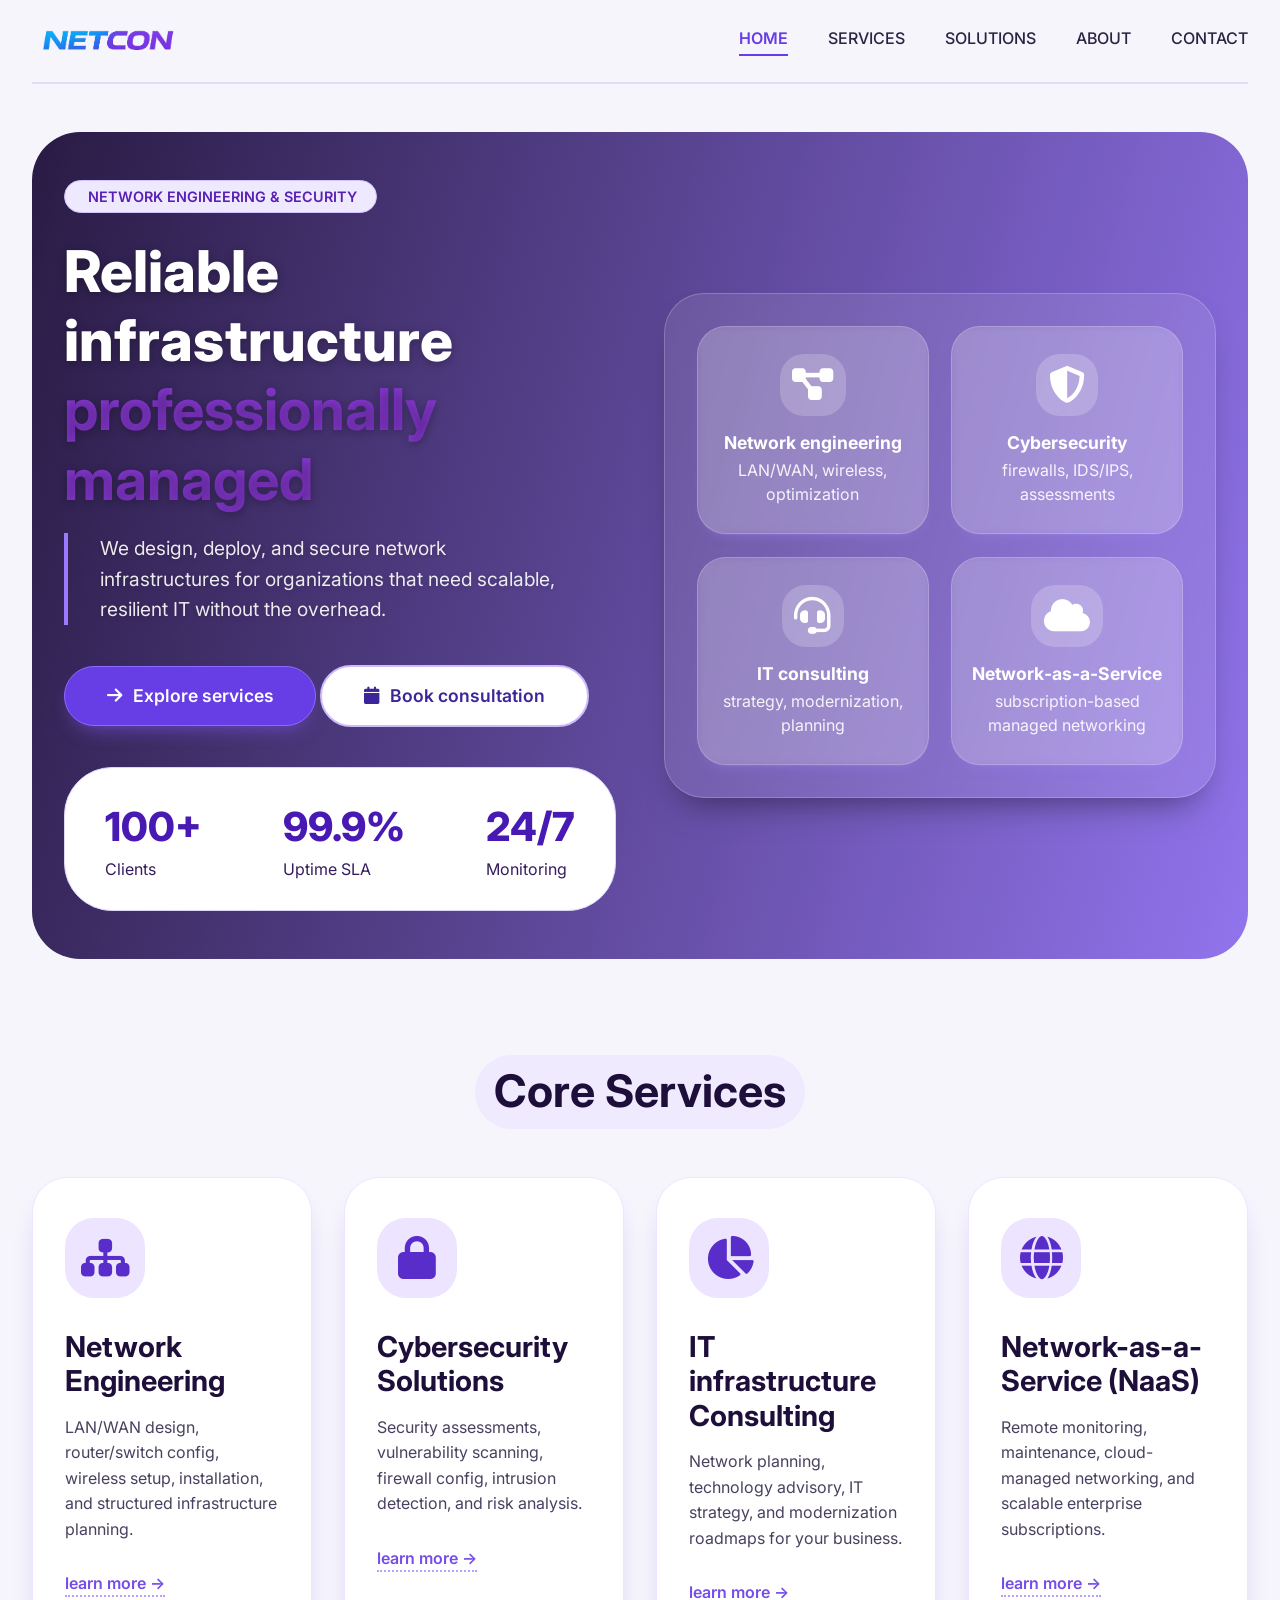
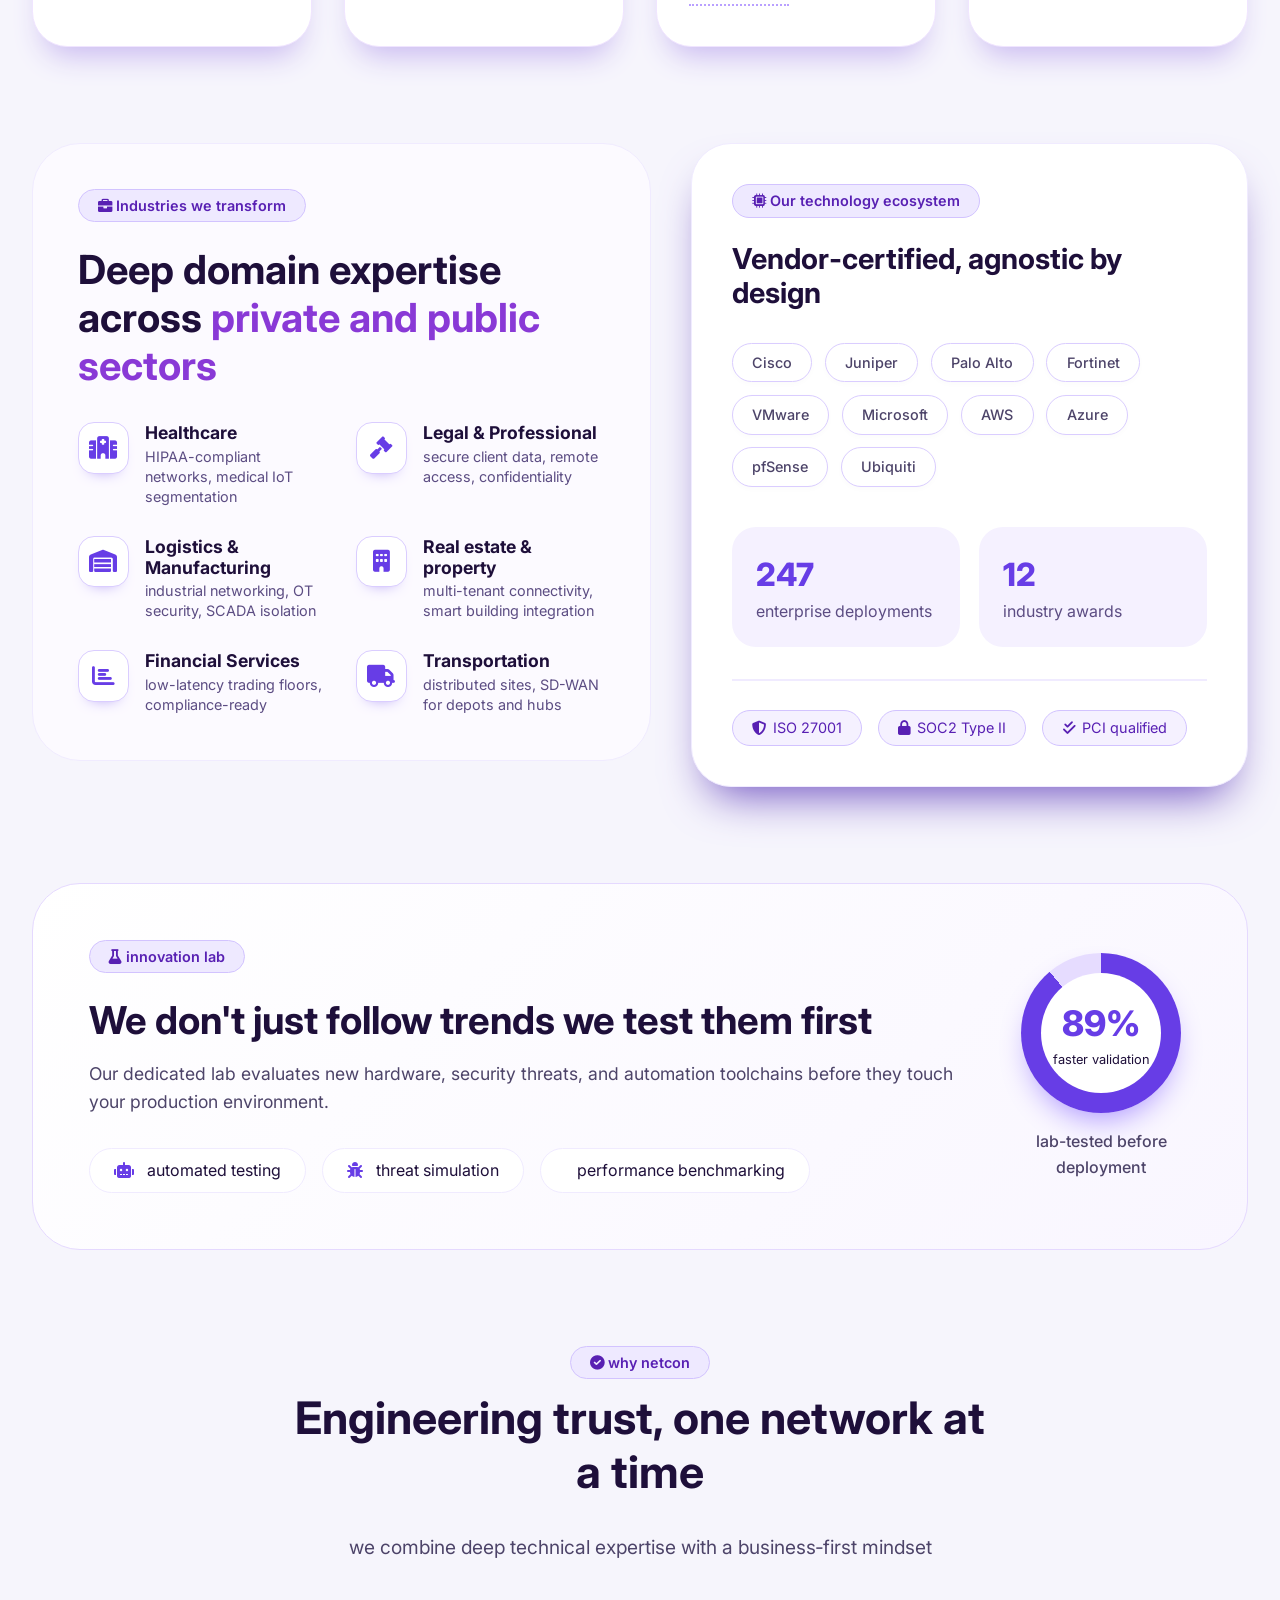
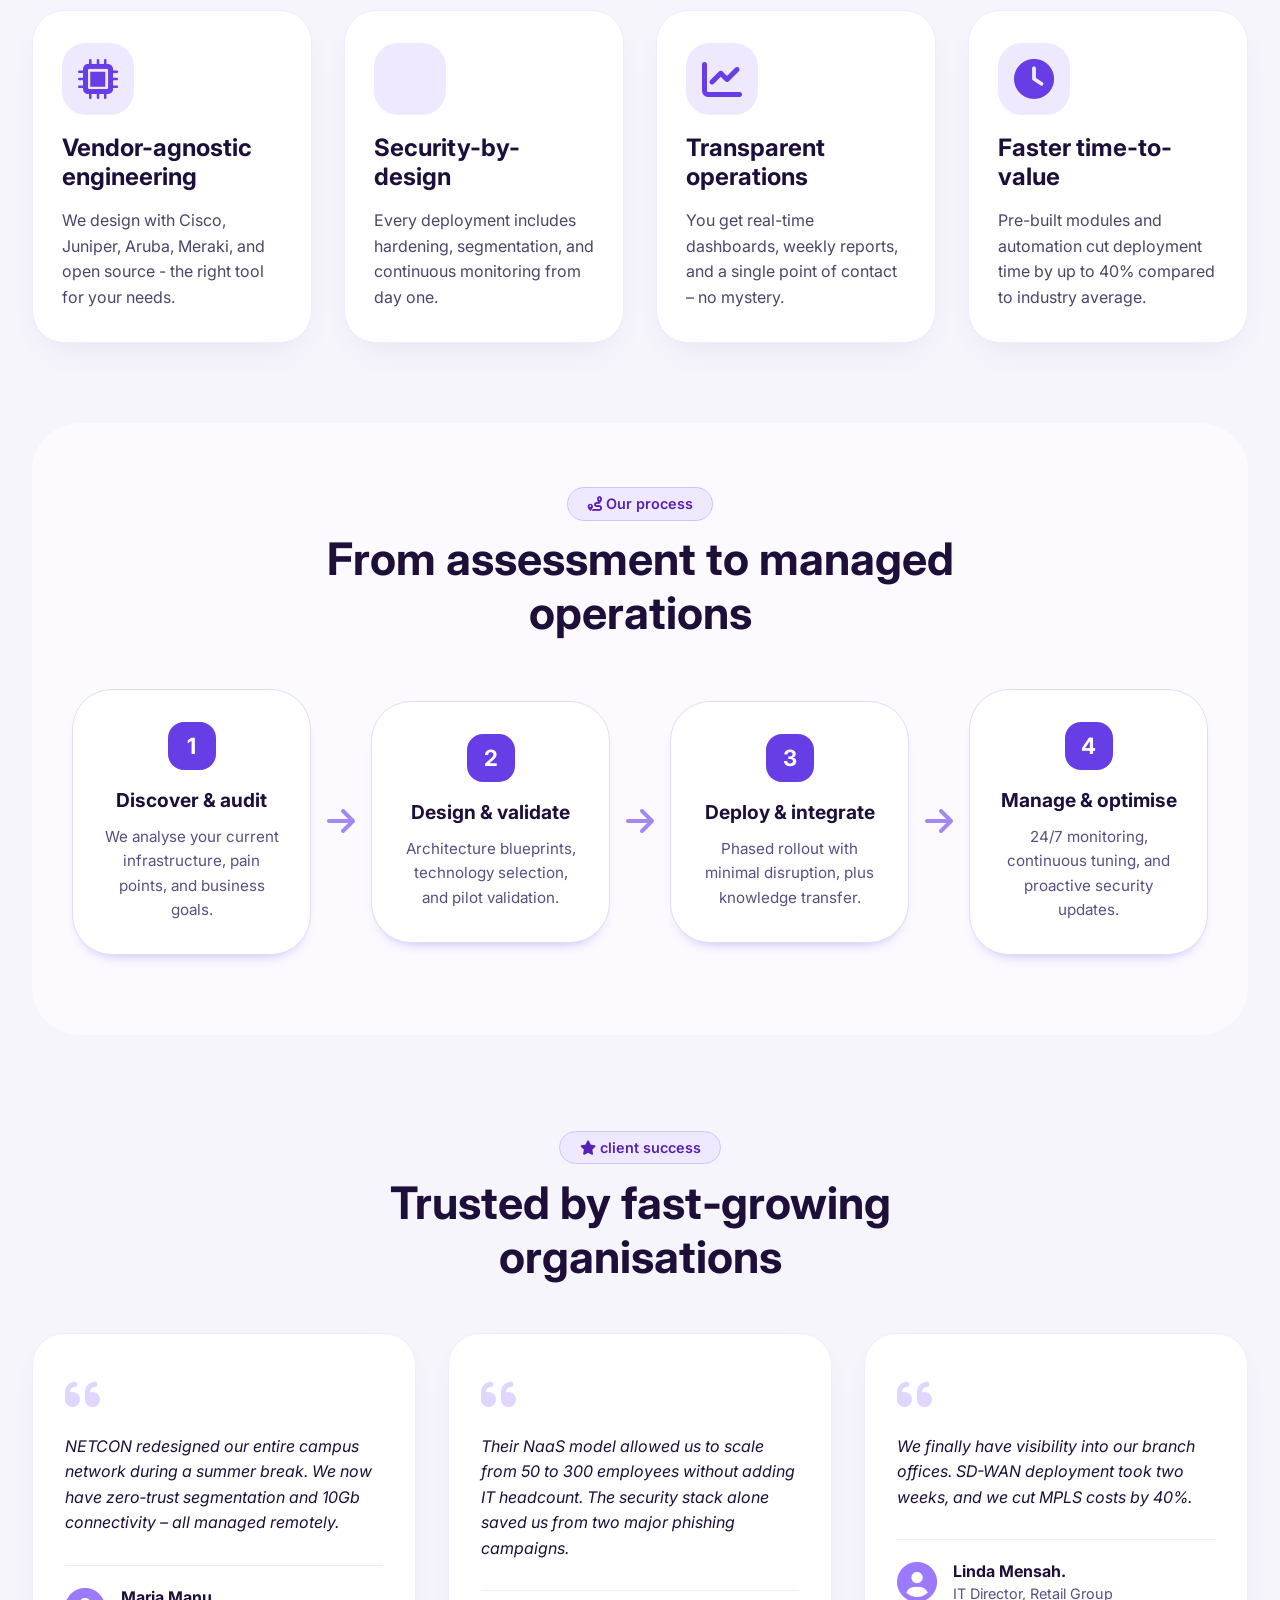
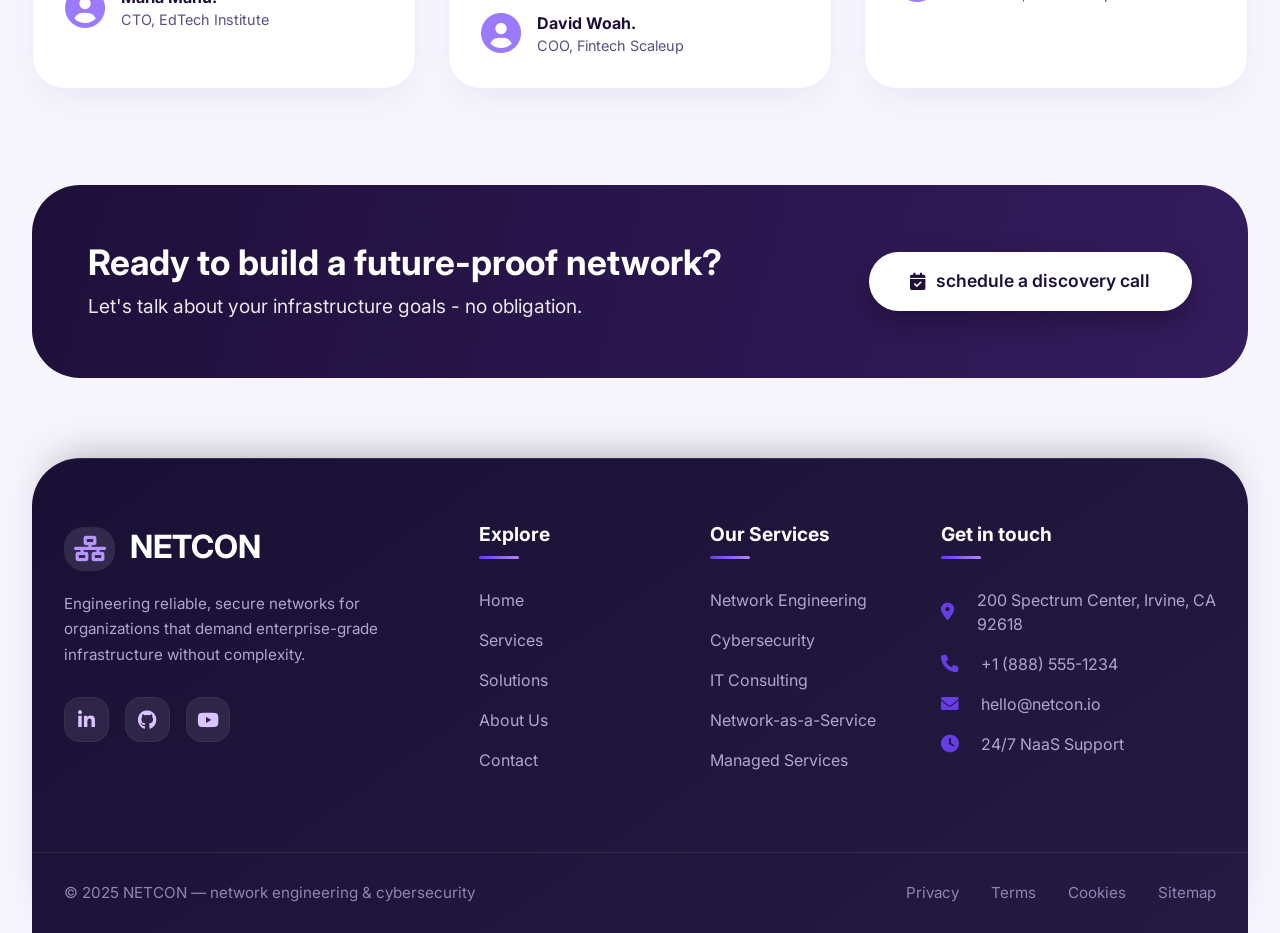
==== commit 12e0ea9d: "fix: Caps and logo remaking" ====
--- a/NetCon/index.html
+++ b/NetCon/index.html
@@ -26,7 +26,7 @@
   </button>
 
       <div class="nav-links" id="navLinks">
-        <a href="./index.html">HOME</a>
+        <a href="./index.html" class="active">HOME</a>
         <a href="pages/services.html">SERVICES</a>
         <a href="pages/solutions.html">SOLUTIONS</a>
         <a href="pages/about.html">ABOUT</a>
@@ -47,16 +47,16 @@
 
         <!-- stats row within hero left -->
         <div class="stats-row">
-          <div class="stat-block"><span class="stat-number">350+</span> <span style="color: #341c5e;">clients</span></div>
-          <div class="stat-block"><span class="stat-number">99.9%</span> <span style="color: #341c5e;">uptime SLA</span></div>
-          <div class="stat-block"><span class="stat-number">24/7</span> <span style="color: #341c5e;">monitoring</span></div>
+          <div class="stat-block"><span class="stat-number">100+</span> <span style="color: #341c5e;">Clients</span></div>
+          <div class="stat-block"><span class="stat-number">99.9%</span> <span style="color: #341c5e;">Uptime SLA</span></div>
+          <div class="stat-block"><span class="stat-number">24/7</span> <span style="color: #341c5e;">Monitoring</span></div>
         </div>
       </div>
 
       <!-- right block - feature blocks with core services -->
       <div class="feature-block">
-        <div class="feat-item"><i class="fas fa-diagram-project"></i> <h4>network engineering</h4> <span style="color:var(--text-light);">LAN/WAN, wireless, optimization</span></div>
-        <div class="feat-item"><i class="fas fa-shield"></i> <h4>cybersecurity</h4> <span style="color:var(--text-light);">firewalls, IDS/IPS, assessments</span></div>
+        <div class="feat-item"><i class="fas fa-diagram-project"></i> <h4>Network engineering</h4> <span style="color:var(--text-light);">LAN/WAN, wireless, optimization</span></div>
+        <div class="feat-item"><i class="fas fa-shield"></i> <h4>Cybersecurity</h4> <span style="color:var(--text-light);">firewalls, IDS/IPS, assessments</span></div>
         <div class="feat-item"><i class="fas fa-headset"></i> <h4>IT consulting</h4> <span style="color:var(--text-light);">strategy, modernization, planning</span></div>
         <div class="feat-item"><i class="fas fa-cloud"></i> <h4>Network‑as‑a‑Service</h4> <span style="color:var(--text-light);">subscription-based managed networking</span></div>
       </div>
@@ -99,49 +99,49 @@
   <div class="showcase-grid">
     <!-- left side: industries we transform -->
     <div class="expertise-panel">
-      <span class="purple-badge"><i class="fas fa-briefcase"></i> industries we transform</span>
-      <h2 style="font-size: 2.5rem; line-height: 1.2; margin: 1.5rem 0 2rem; color: var(--netcon-deep-purple);">deep domain expertise across <span class="purple-gradient-text">private and public sectors</span></h2>
+      <span class="purple-badge"><i class="fas fa-briefcase"></i> Industries we transform</span>
+      <h2 style="font-size: 2.5rem; line-height: 1.2; margin: 1.5rem 0 2rem; color: var(--netcon-deep-purple);">Deep domain expertise across <span class="purple-gradient-text">private and public sectors</span></h2>
       
       <div class="industry-grid">
         <div class="industry-item">
           <div class="industry-icon"><i class="fas fa-hospital"></i></div>
           <div>
-            <h4>healthcare</h4>
+            <h4>Healthcare</h4>
             <p>HIPAA-compliant networks, medical IoT segmentation</p>
           </div>
         </div>
         <div class="industry-item">
           <div class="industry-icon"><i class="fas fa-gavel"></i></div>
           <div>
-            <h4>legal & professional</h4>
+            <h4>Legal & Professional</h4>
             <p>secure client data, remote access, confidentiality</p>
           </div>
         </div>
         <div class="industry-item">
           <div class="industry-icon"><i class="fas fa-warehouse"></i></div>
           <div>
-            <h4>logistics & manufacturing</h4>
+            <h4>Logistics & Manufacturing</h4>
             <p>industrial networking, OT security, SCADA isolation</p>
           </div>
         </div>
         <div class="industry-item">
           <div class="industry-icon"><i class="fas fa-building"></i></div>
           <div>
-            <h4>real estate & property</h4>
+            <h4>Real estate & property</h4>
             <p>multi-tenant connectivity, smart building integration</p>
           </div>
         </div>
         <div class="industry-item">
           <div class="industry-icon"><i class="fas fa-chart-bar"></i></div>
           <div>
-            <h4>financial services</h4>
+            <h4>Financial Services</h4>
             <p>low-latency trading floors, compliance-ready</p>
           </div>
         </div>
         <div class="industry-item">
           <div class="industry-icon"><i class="fas fa-truck"></i></div>
           <div>
-            <h4>transportation</h4>
+            <h4>Transportation</h4>
             <p>distributed sites, SD-WAN for depots and hubs</p>
           </div>
         </div>
@@ -151,8 +151,8 @@
     <!-- right side: technology partners & expertise badges -->
     <div class="tech-panel">
       <div style="background: var(--bg-card); border-radius: var(--radius-large); padding: 2.5rem; box-shadow: var(--shadow-md); border: 1px solid var(--border-light);">
-        <span class="purple-badge" style="margin-bottom: 1.5rem;"><i class="fas fa-microchip"></i> our technology ecosystem</span>
-        <h3 style="font-size: 1.8rem; margin-bottom: 2rem;">vendor‑certified, agnostic by design</h3>
+        <span class="purple-badge" style="margin-bottom: 1.5rem;"><i class="fas fa-microchip"></i> Our technology ecosystem</span>
+        <h3 style="font-size: 1.8rem; margin-bottom: 2rem;">Vendor‑certified, agnostic by design</h3>
 
         <!-- partner logos as visual tags -->
         <div style="display: flex; flex-wrap: wrap; gap: 0.8rem; margin-bottom: 2.5rem;">
@@ -198,7 +198,7 @@
   <div style="display: flex; flex-wrap: wrap; gap: 3rem; align-items: center;">
     <div style="flex: 1 1 300px;">
       <span class="purple-badge"><i class="fas fa-flask"></i> innovation lab</span>
-      <h2 style="font-size: 2.4rem; margin: 1.5rem 0 1rem; color: var(--netcon-deep-purple);">we don't just follow trends — we test them first</h2>
+      <h2 style="font-size: 2.4rem; margin: 1.5rem 0 1rem; color: var(--netcon-deep-purple);">We don't just follow trends we test them first</h2>
       <p style="color: var(--text-secondary); font-size: 1.1rem; margin-bottom: 2rem;">Our dedicated lab evaluates new hardware, security threats, and automation toolchains before they touch your production environment.</p>
       
       <div style="display: flex; gap: 1rem; flex-wrap: wrap;">
@@ -236,29 +236,29 @@
     <div class="trust-section" style="margin: 6rem 0 4rem;">
   <div class="section-header centered">
     <span class="purple-badge"><i class="fas fa-check-circle"></i> why netcon</span>
-    <h2 class="section-title" style="margin-top: 0.8rem;">engineering trust, one network at a time</h2>
+    <h2 class="section-title" style="margin-top: 0.8rem;">Engineering trust, one network at a time</h2>
     <p class="section-subtitle">we combine deep technical expertise with a business‑first mindset</p>
   </div>
 
   <div class="pillar-grid">
     <div class="pillar-card">
       <div class="pillar-icon"><i class="fas fa-microchip"></i></div>
-      <h3>vendor-agnostic engineering</h3>
+      <h3>Vendor-agnostic engineering</h3>
       <p>We design with Cisco, Juniper, Aruba, Meraki, and open source - the right tool for your needs.</p>
     </div>
     <div class="pillar-card">
       <div class="pillar-icon"><i class="fas fa-shield-halos"></i></div>
-      <h3>security-by-design</h3>
+      <h3>Security-by-design</h3>
       <p>Every deployment includes hardening, segmentation, and continuous monitoring from day one.</p>
     </div>
     <div class="pillar-card">
       <div class="pillar-icon"><i class="fas fa-chart-line"></i></div>
-      <h3>transparent operations</h3>
+      <h3>Transparent operations</h3>
       <p>You get real-time dashboards, weekly reports, and a single point of contact – no mystery.</p>
     </div>
     <div class="pillar-card">
       <div class="pillar-icon"><i class="fas fa-clock"></i></div>
-      <h3>faster time-to-value</h3>
+      <h3>Faster time-to-value</h3>
       <p>Pre-built modules and automation cut deployment time by up to 40% compared to industry average.</p>
     </div>
   </div>
@@ -267,32 +267,32 @@
 <!-- 2. How it works – simple process (add after trust section) -->
 <div class="process-section" style="background: var(--bg-soft); border-radius: var(--radius-xl); padding: 4rem 2.5rem; margin: 5rem 0;">
   <div class="section-header centered">
-    <span class="purple-badge"><i class="fas fa-route"></i> our process</span>
-    <h2 class="section-title" style="margin-top: 0.8rem;">from assessment to managed operations</h2>
+    <span class="purple-badge"><i class="fas fa-route"></i> Our process</span>
+    <h2 class="section-title" style="margin-top: 0.8rem;">From assessment to managed operations</h2>
   </div>
 
   <div class="process-steps">
     <div class="step-item">
       <div class="step-number">1</div>
-      <h4>discover & audit</h4>
+      <h4>Discover & audit</h4>
       <p>We analyse your current infrastructure, pain points, and business goals.</p>
     </div>
     <div class="step-connector"><i class="fas fa-arrow-right"></i></div>
     <div class="step-item">
       <div class="step-number">2</div>
-      <h4>design & validate</h4>
+      <h4>Design & validate</h4>
       <p>Architecture blueprints, technology selection, and pilot validation.</p>
     </div>
     <div class="step-connector"><i class="fas fa-arrow-right"></i></div>
     <div class="step-item">
       <div class="step-number">3</div>
-      <h4>deploy & integrate</h4>
+      <h4>Deploy & integrate</h4>
       <p>Phased rollout with minimal disruption, plus knowledge transfer.</p>
     </div>
     <div class="step-connector"><i class="fas fa-arrow-right"></i></div>
     <div class="step-item">
       <div class="step-number">4</div>
-      <h4>manage & optimise</h4>
+      <h4>Manage & optimise</h4>
       <p>24/7 monitoring, continuous tuning, and proactive security updates.</p>
     </div>
   </div>
@@ -302,7 +302,7 @@
 <div class="testimonial-section" style="margin: 6rem 0;">
   <div class="section-header centered">
     <span class="purple-badge"><i class="fas fa-star"></i> client success</span>
-    <h2 class="section-title" style="margin-top: 0.8rem;">trusted by fast‑growing organisations</h2>
+    <h2 class="section-title" style="margin-top: 0.8rem;">Trusted by fast‑growing organisations</h2>
   </div>
 
   <div class="testimonial-grid">
@@ -346,11 +346,11 @@
 <div class="cta-banner" style="background: linear-gradient(105deg, var(--netcon-deep-purple) 0%, #341c5e 100%); border-radius: var(--radius-xl); padding: 3.5rem; margin: 5rem 0 3rem; color: white;">
   <div style="display: flex; flex-wrap: wrap; align-items: center; justify-content: space-between; gap: 2rem;">
     <div>
-      <h3 class="purple-font" style="font-size: 2.2rem; font-weight: 700; margin-bottom: 0.5rem;">ready to build a future-proof network?</h3>
+      <h3 class="purple-font" style="font-size: 2.2rem; font-weight: 700; margin-bottom: 0.5rem;">Ready to build a future-proof network?</h3>
       <p class="purple-font" style="opacity: 0.9; font-size: 1.2rem;">Let's talk about your infrastructure goals - no obligation.</p>
     </div>
     <div>
-      <a href="#" class="btn-primary" style="background: white; color: var(--netcon-deep-purple); border: none; box-shadow: 0 10px 25px rgba(0,0,0,0.3);"><i class="fas fa-calendar-check"></i> schedule a discovery call</a>
+      <a href="./pages/contact.html" class="btn-primary" style="background: white; color: var(--netcon-deep-purple); border: none; box-shadow: 0 10px 25px rgba(0,0,0,0.3);"><i class="fas fa-calendar-check"></i> schedule a discovery call</a>
     </div>
   </div>
 </div>
@@ -366,10 +366,9 @@
       </div>
       <p>Engineering reliable, secure networks for organizations that demand enterprise-grade infrastructure without complexity.</p>
       <div class="footer-social">
-        <a href="#"><i class="fab fa-linkedin-in"></i></a>
-        <a href="#"><i class="fab fa-x-twitter"></i></a>
-        <a href="#"><i class="fab fa-github"></i></a>
-        <a href="#"><i class="fab fa-youtube"></i></a>
+        <a href="https://www.linkedin.com/company/netcon" target="_blank"><i class="fab fa-linkedin-in"></i></a>
+        <a href="https://github.com/netcon" target="_blank"><i class="fab fa-github"></i></a>
+        <a href="https://youtube.com/netcon" target="_blank"><i class="fab fa-youtube"></i></a>
       </div>
     </div>
 
@@ -389,11 +388,11 @@
     <div class="footer-col">
       <h4>Our Services</h4>
       <ul>
-        <li><a href="#">Network Engineering</a></li>
-        <li><a href="#">Cybersecurity</a></li>
-        <li><a href="#">IT Consulting</a></li>
-        <li><a href="#">Network-as-a-Service</a></li>
-        <li><a href="#">Managed Services</a></li>
+        <li><a href="services.html#network-engineering">Network Engineering</a></li>
+        <li><a href="services.html#cybersecurity">Cybersecurity</a></li>
+        <li><a href="services.html#it-consulting">IT Consulting</a></li>
+        <li><a href="services.html#naas">Network-as-a-Service</a></li>
+        <li><a href="services.html#managed-services">Managed Services</a></li>
       </ul>
     </div>
 
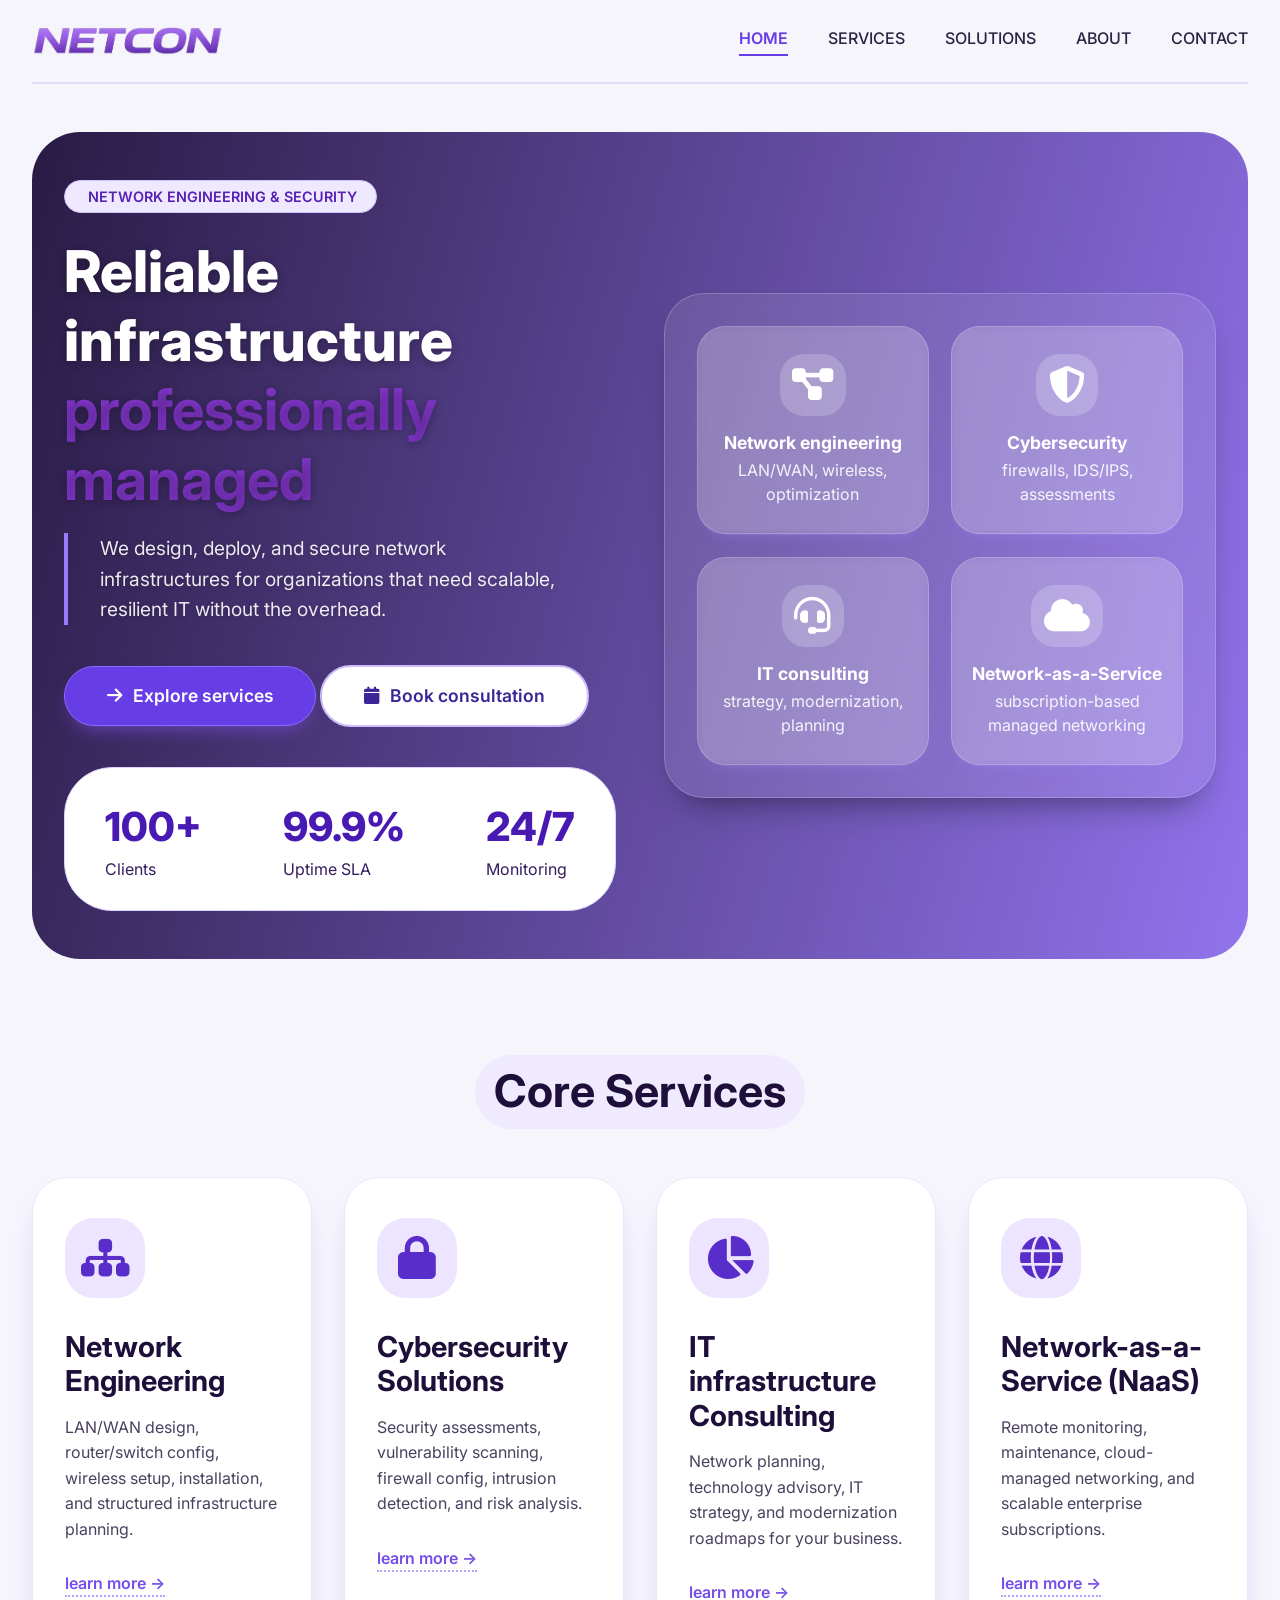
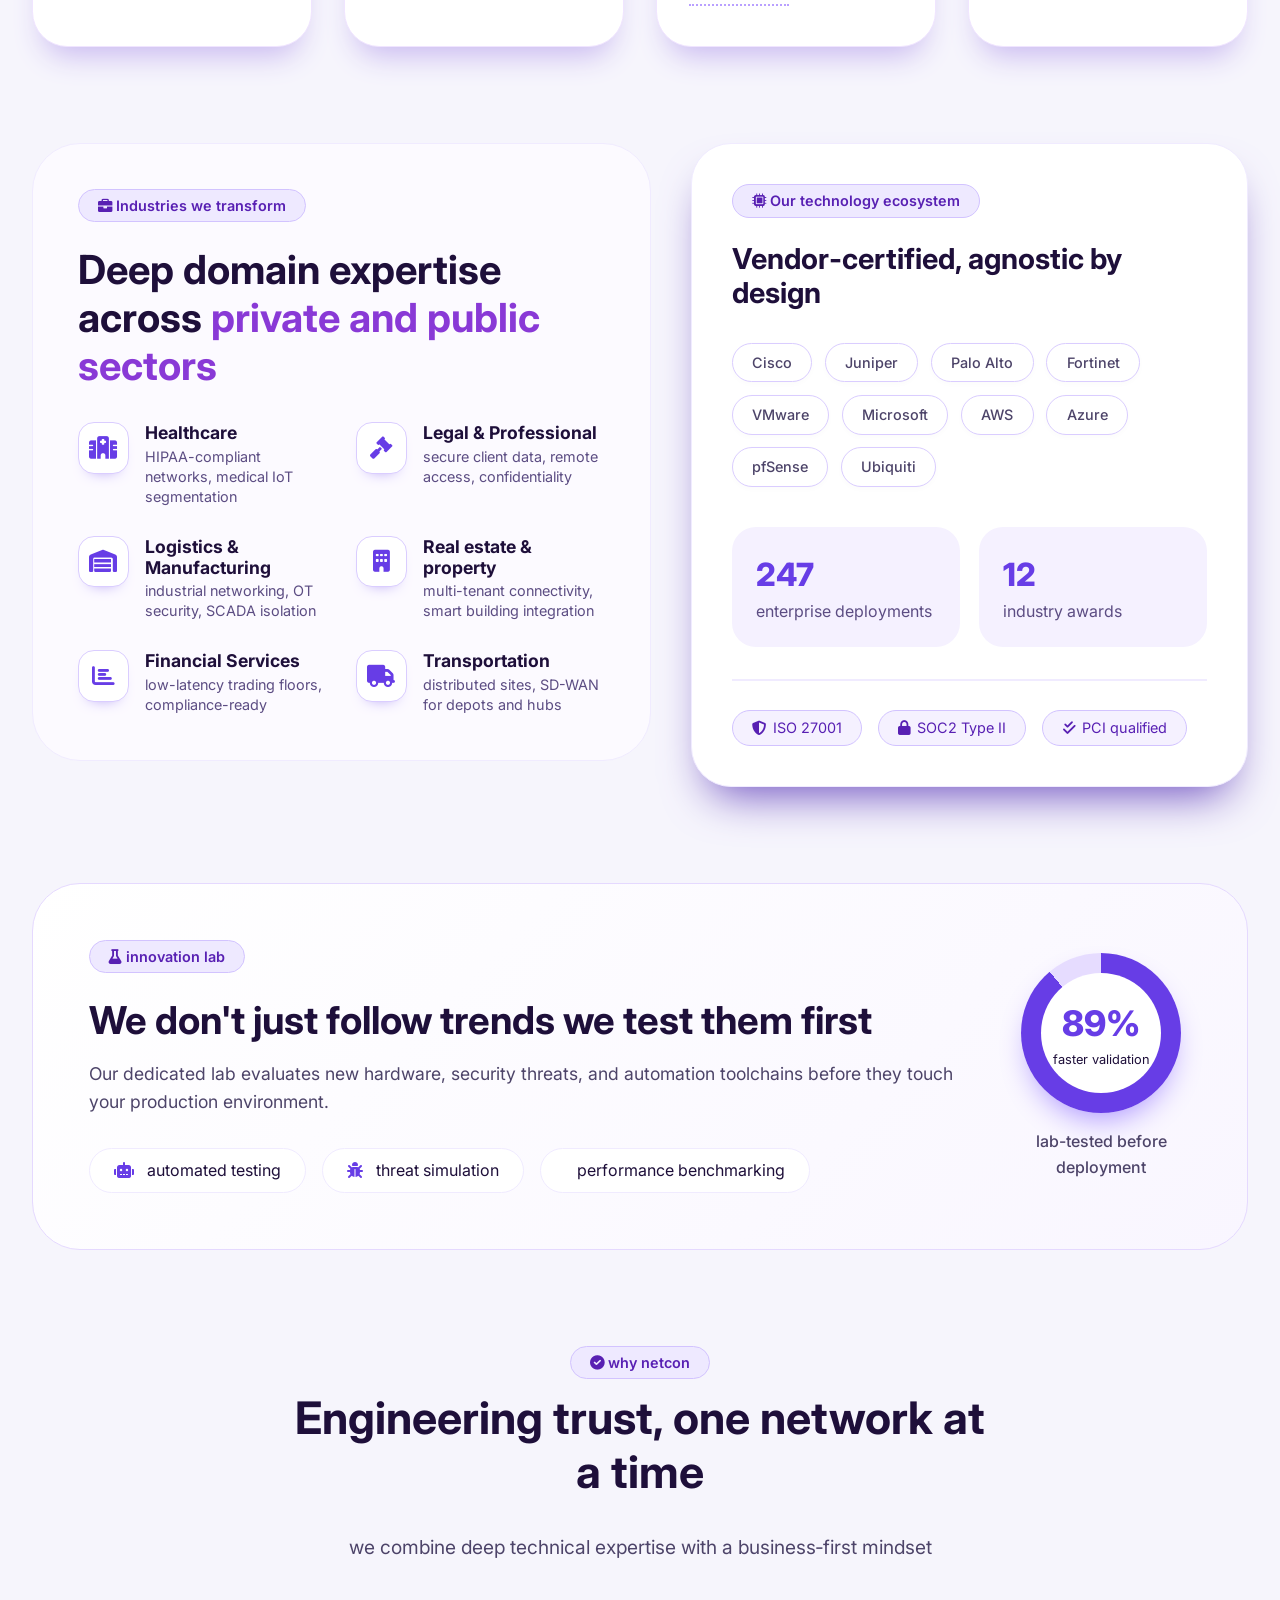
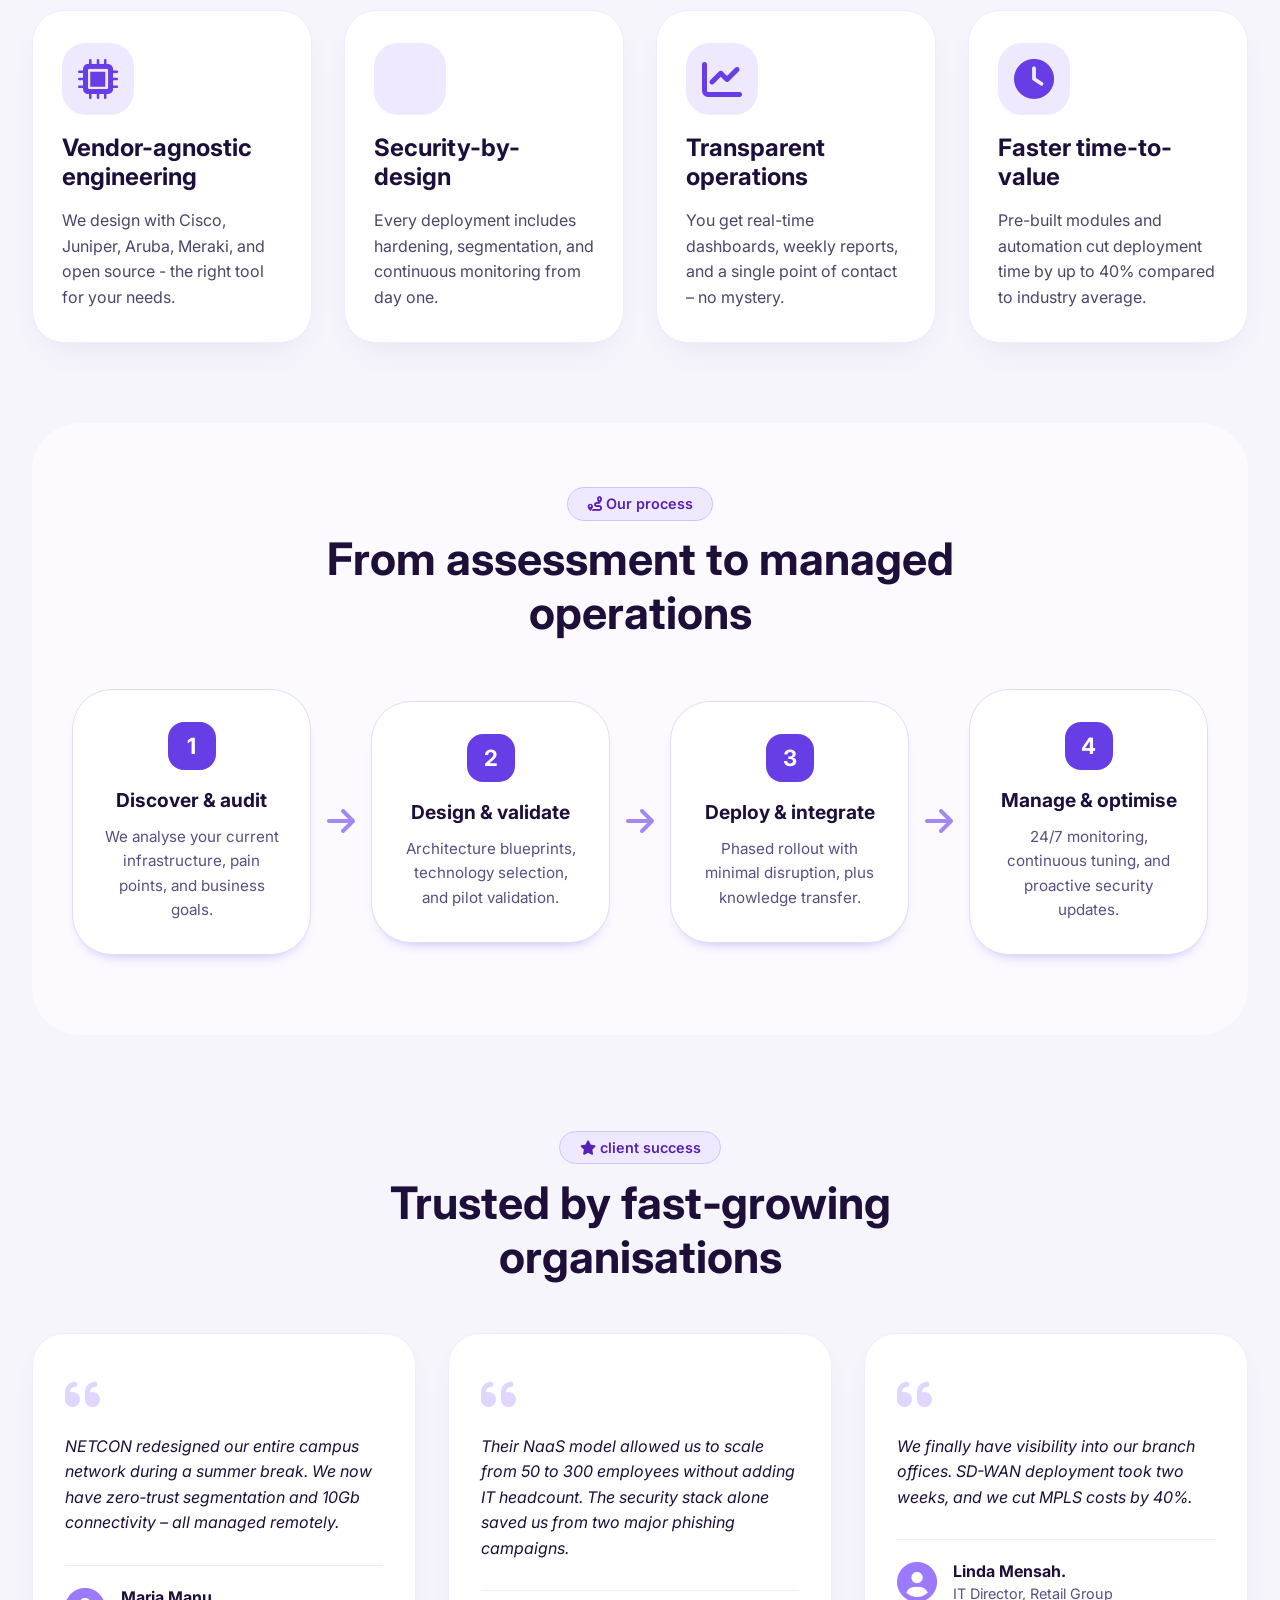
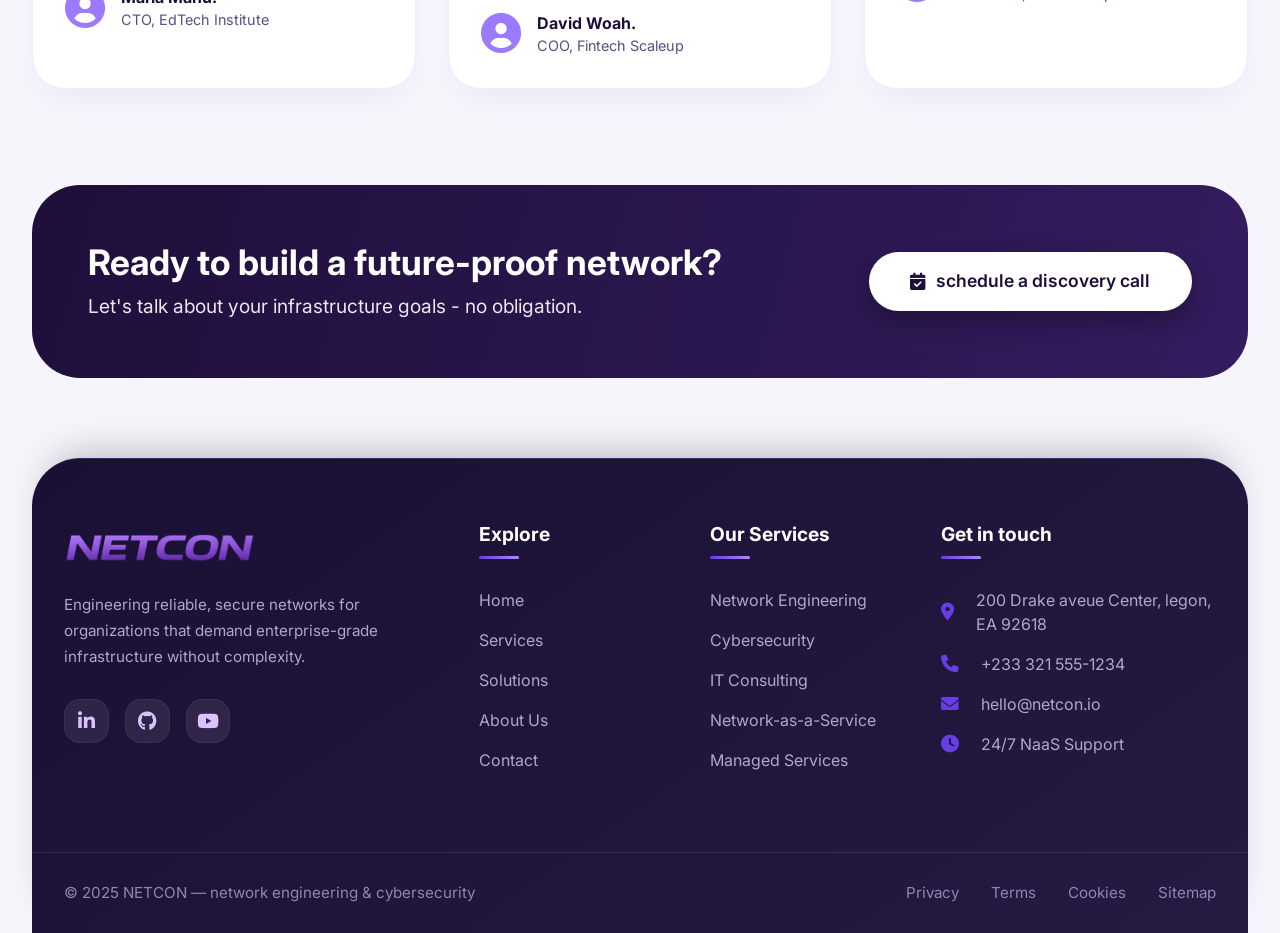
==== commit 0cbd0dd1: "fix: live chat implementation & logo/favicon" ====
--- a/NetCon/index.html
+++ b/NetCon/index.html
@@ -3,7 +3,16 @@
 <head>
   <meta charset="UTF-8">
   <meta name="viewport" content="width=device-width, initial-scale=1.0">
-  <title>NETCON | network engineering & cybersecurity</title>
+  <title>NETCON | Network engineering & cybersecurity</title>
+
+  <link rel="icon" type="image/x-icon" href="assets/favicon.ico">
+  <link rel="icon" type="image/png" sizes="16x16" href="assets/favicon-16x16.png">
+  <link rel="icon" type="image/png" sizes="32x32" href="assets/favicon-32x32.png">
+  <link rel="apple-touch-icon" sizes="180x180" href="assets/apple-touch-icon.png">
+  <link rel="manifest" href="assets/site.webmanifest">
+  <meta name="theme-color" content="#673de6">
+  
+
   <!-- Font & Icons (clean, professional) -->
   <link rel="preconnect" href="https://fonts.googleapis.com">
   <link rel="preconnect" href="https://fonts.gstatic.com" crossorigin>
@@ -17,7 +26,7 @@
     <!-- navigation - clean block style -->
     <nav>
       <div class="logo">
-        <img src="./images/final-logo.png" alt="NETCON Logo">
+        <img src="./images/fff.png" alt="NETCON Logo">
       </div>
 
         <!-- Hamburger button -->
@@ -361,9 +370,11 @@
   <div class="footer-main">
     <!-- Column 1: Company info -->
     <div class="footer-about">
-      <div class="footer-logo">
-        <i class="fas fa-network-wired"></i> NETCON
-      </div>
+
+      <div class="logo">
+        <img src="./images/fff.png" alt="NETCON Logo">
+      </div>
+
       <p>Engineering reliable, secure networks for organizations that demand enterprise-grade infrastructure without complexity.</p>
       <div class="footer-social">
         <a href="https://www.linkedin.com/company/netcon" target="_blank"><i class="fab fa-linkedin-in"></i></a>
@@ -402,11 +413,11 @@
       <ul class="footer-contact">
         <li>
           <i class="fas fa-map-marker-alt"></i>
-          <span>200 Spectrum Center, Irvine, CA 92618</span>
+          <span>200 Drake aveue Center, legon, EA 92618</span>
         </li>
         <li>
           <i class="fas fa-phone"></i>
-          <span>+1 (888) 555-1234</span>
+          <span>+233 321 555-1234</span>
         </li>
         <li>
           <i class="fas fa-envelope"></i>
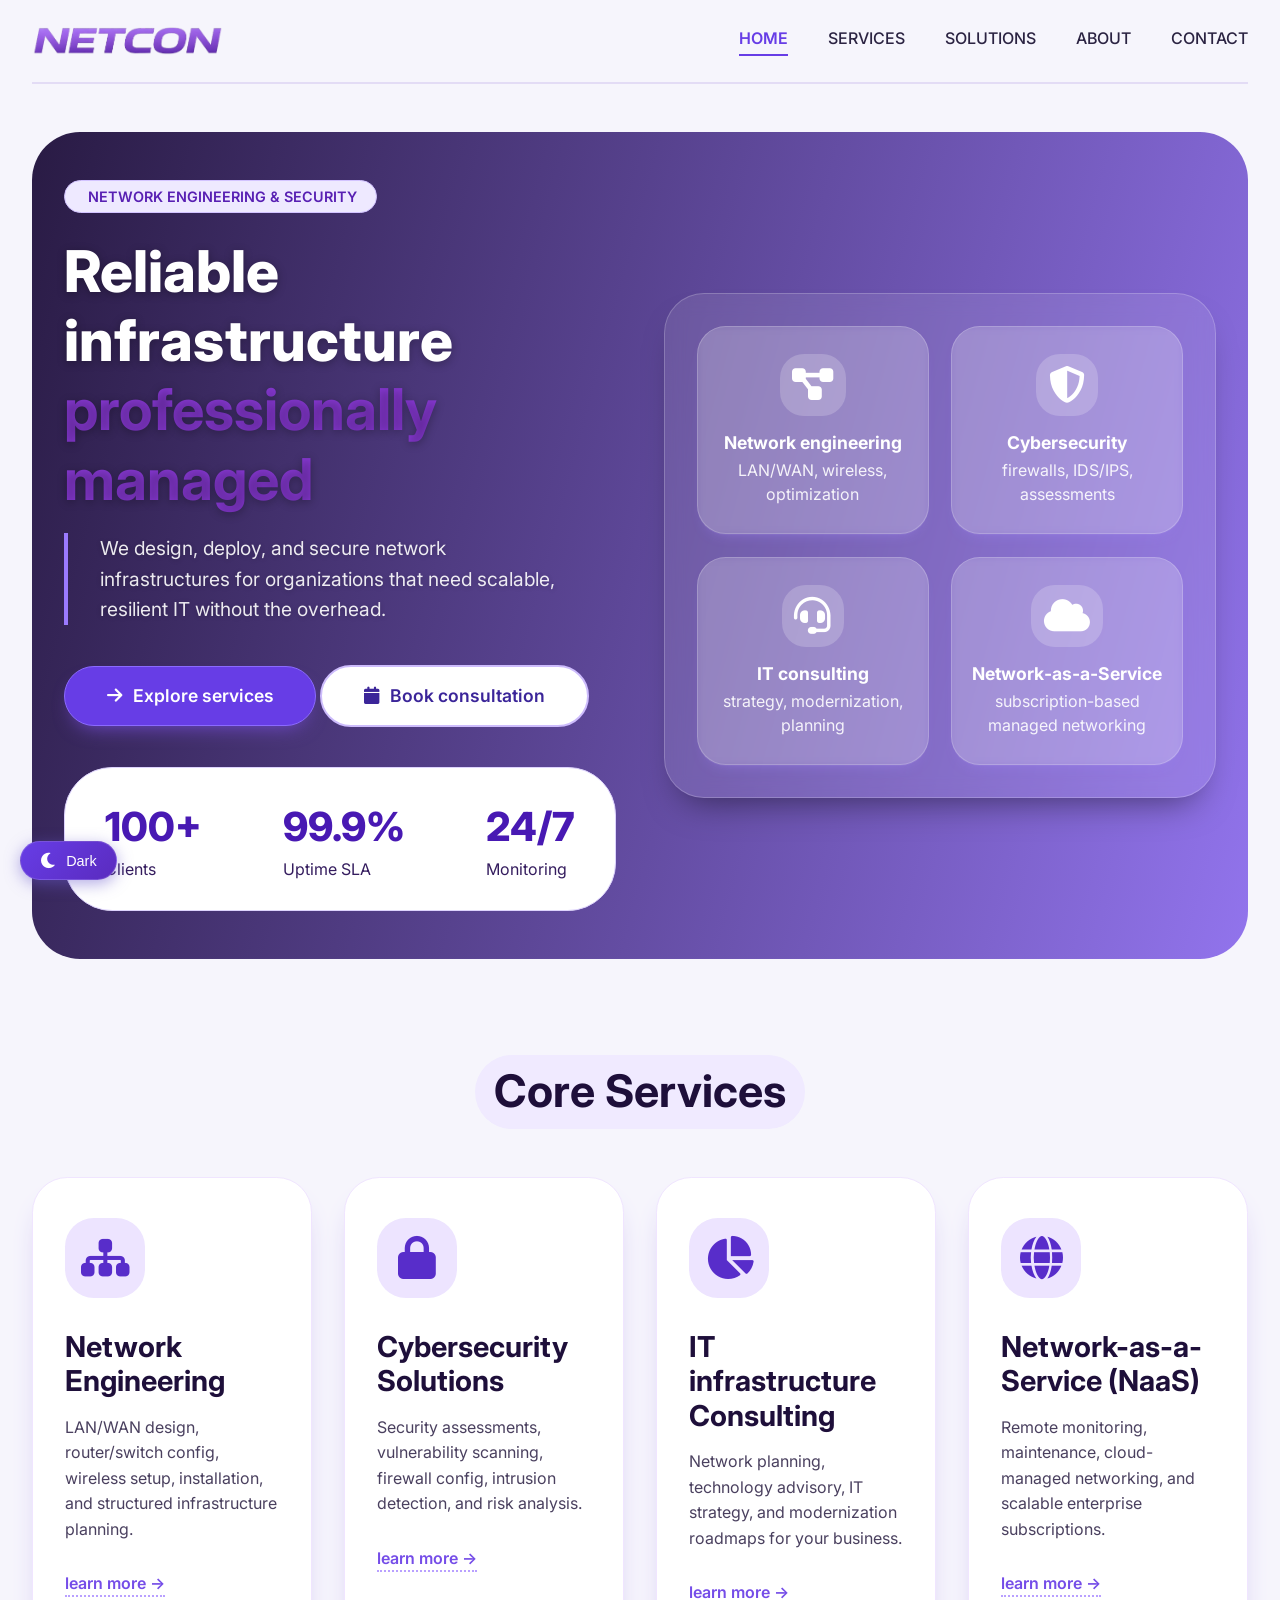
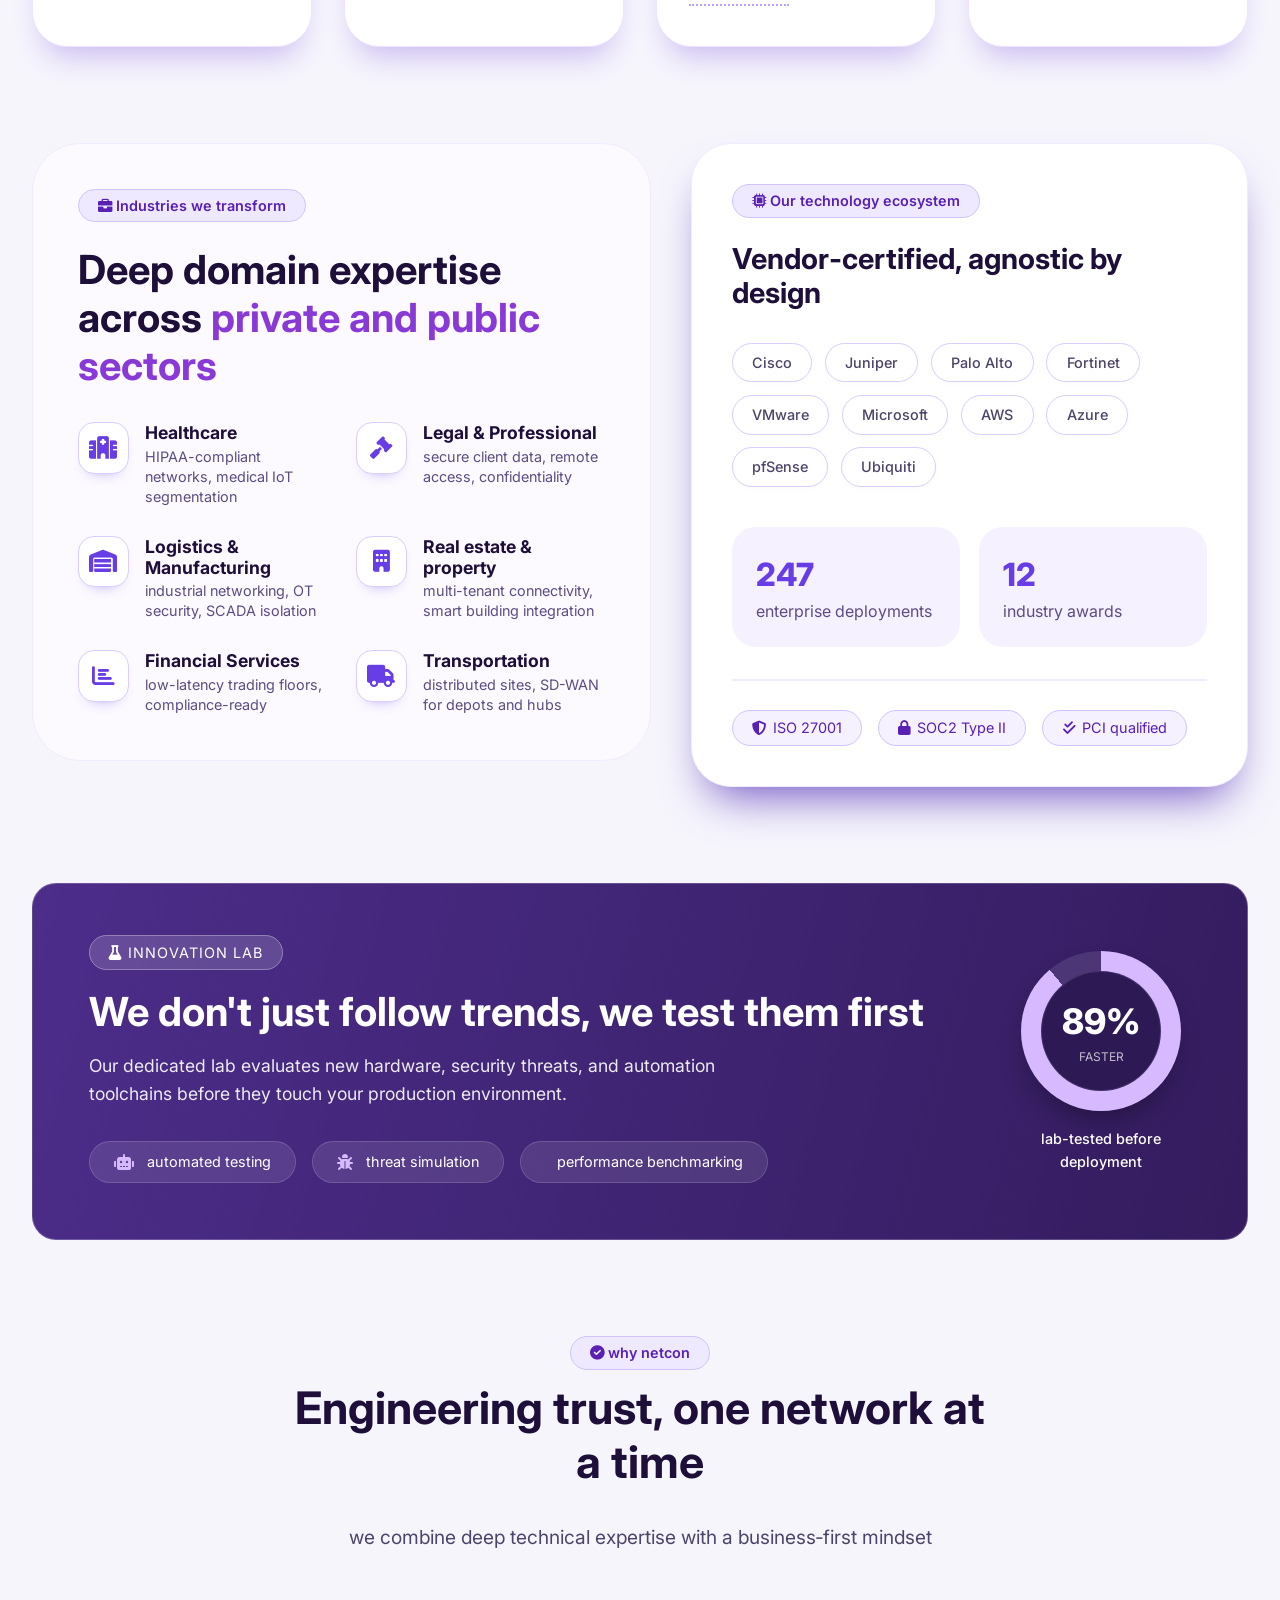
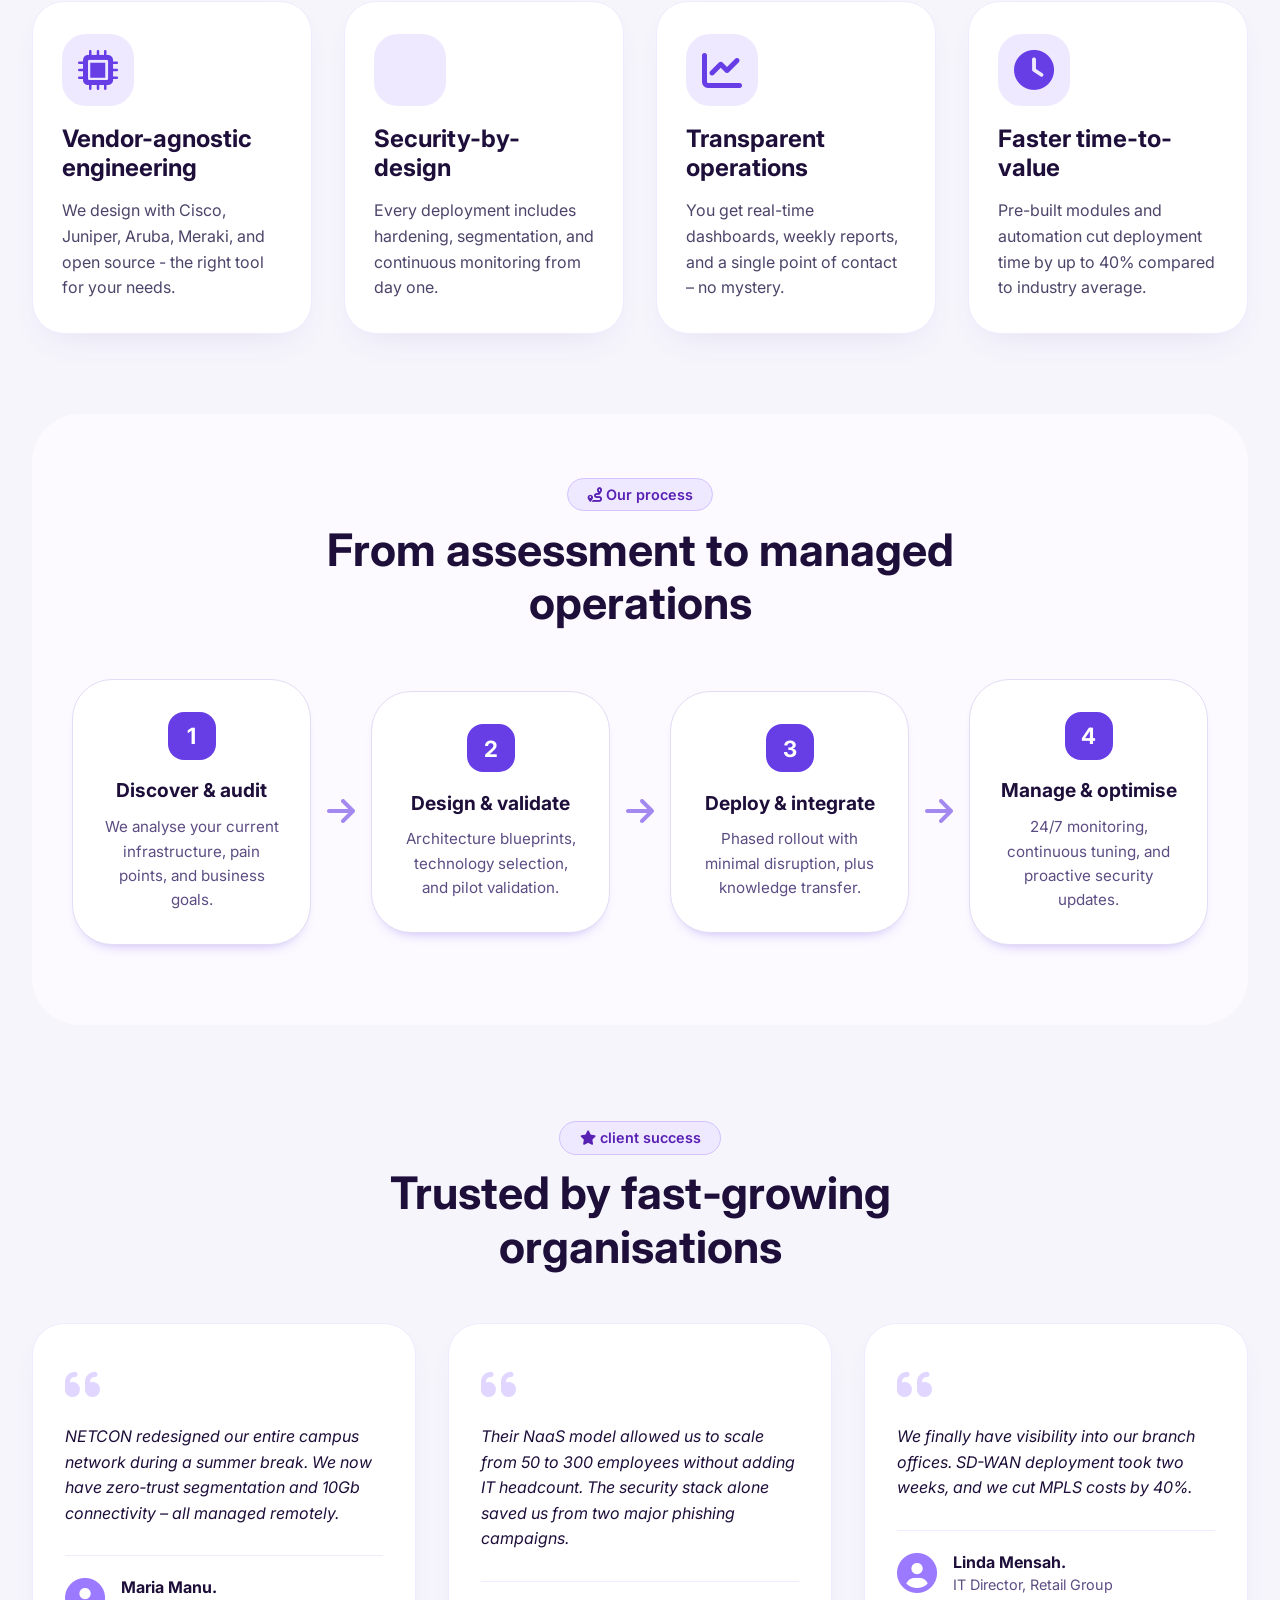
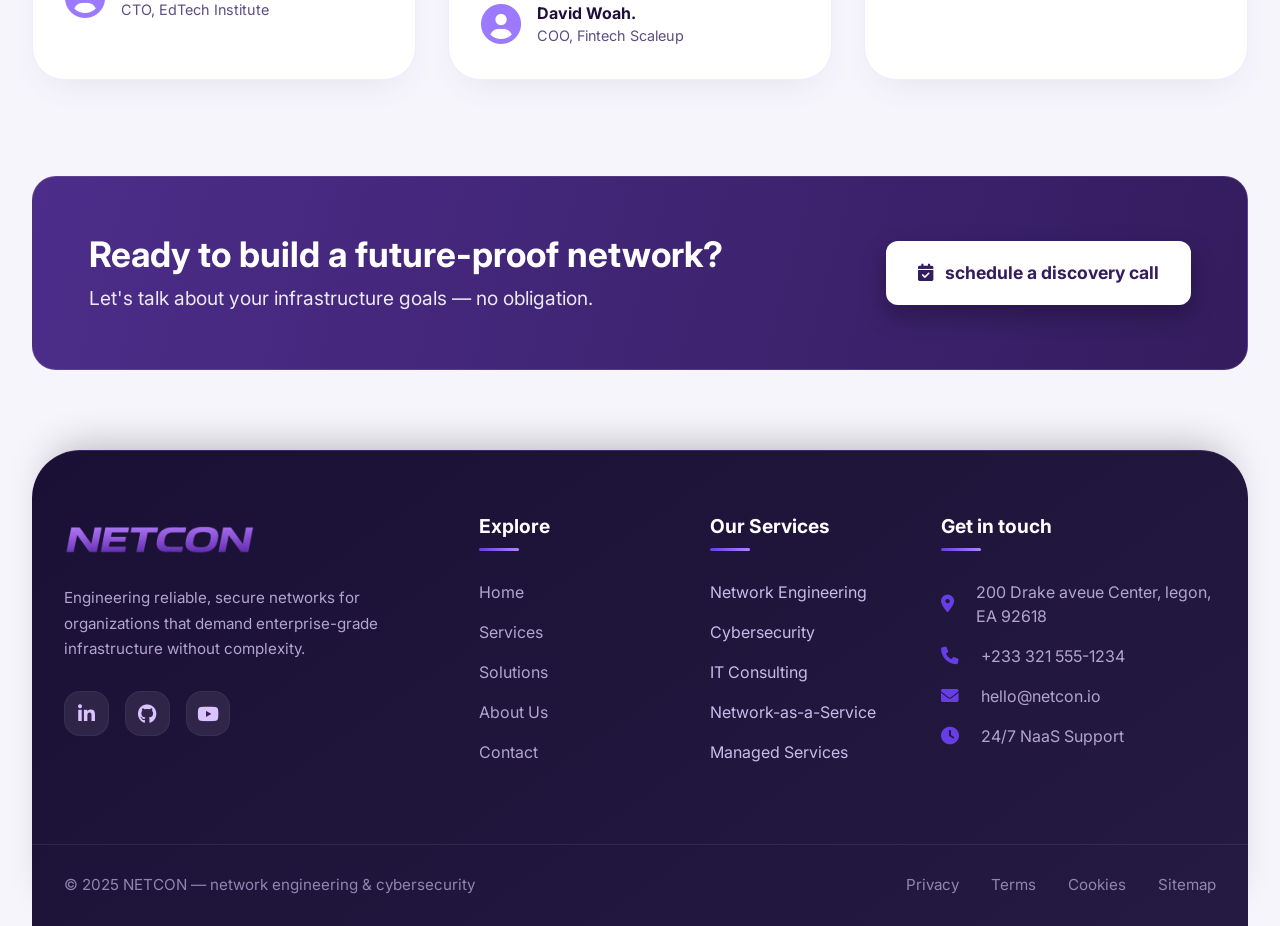
==== commit 28cacd7e: "dark mode set up" ====
--- a/NetCon/index.html
+++ b/NetCon/index.html
@@ -3,15 +3,9 @@
 <head>
   <meta charset="UTF-8">
   <meta name="viewport" content="width=device-width, initial-scale=1.0">
-  <title>NETCON | Network engineering & cybersecurity</title>
-
-  <link rel="icon" type="image/x-icon" href="assets/favicon.ico">
-  <link rel="icon" type="image/png" sizes="16x16" href="assets/favicon-16x16.png">
-  <link rel="icon" type="image/png" sizes="32x32" href="assets/favicon-32x32.png">
-  <link rel="apple-touch-icon" sizes="180x180" href="assets/apple-touch-icon.png">
-  <link rel="manifest" href="assets/site.webmanifest">
-  <meta name="theme-color" content="#673de6">
-  
+  <title>NETCON | Network engineering & Cybersecurity</title>
+
+  <link rel="icon" type="image/png" sizes="32x32" href="./assets/321.png">
 
   <!-- Font & Icons (clean, professional) -->
   <link rel="preconnect" href="https://fonts.googleapis.com">
@@ -36,10 +30,10 @@
 
       <div class="nav-links" id="navLinks">
         <a href="./index.html" class="active">HOME</a>
-        <a href="pages/services.html">SERVICES</a>
-        <a href="pages/solutions.html">SOLUTIONS</a>
-        <a href="pages/about.html">ABOUT</a>
-        <a href="pages/contact.html">CONTACT</a>
+        <a href="./pages/services.html">SERVICES</a>
+        <a href="./pages/solutions.html">SOLUTIONS</a>
+        <a href="./pages/about.html">ABOUT</a>
+        <a href="./pages/contact.html">CONTACT</a>
       </div>
     </nav>
 
@@ -202,42 +196,45 @@
   </div>
 </div>
 
-<!-- ========== FRESH REPLACEMENT: NETWORK INNOVATION LAB (replaces old dashboard) ========== -->
-<div class="innovation-lab" style="background: linear-gradient(135deg, #ffffff 0%, #f9f6ff 100%); border-radius: var(--radius-xl); padding: 3.5rem; margin: 5rem 0; border: 1px solid #e5d9ff;">
+<div class="innovation-lab-fixed" style="background: linear-gradient(105deg, #4c2d8a 0%, #341c5e 100%); border-radius: 24px; padding: 3.5rem; margin: 5rem 0; border: 1px solid rgba(255, 255, 255, 0.2); color: #ffffff !important;">
   <div style="display: flex; flex-wrap: wrap; gap: 3rem; align-items: center;">
+    
     <div style="flex: 1 1 300px;">
-      <span class="purple-badge"><i class="fas fa-flask"></i> innovation lab</span>
-      <h2 style="font-size: 2.4rem; margin: 1.5rem 0 1rem; color: var(--netcon-deep-purple);">We don't just follow trends we test them first</h2>
-      <p style="color: var(--text-secondary); font-size: 1.1rem; margin-bottom: 2rem;">Our dedicated lab evaluates new hardware, security threats, and automation toolchains before they touch your production environment.</p>
+      <span style="background: rgba(255, 255, 255, 0.15); color: #ffffff; border: 1px solid rgba(255, 255, 255, 0.3); padding: 0.5rem 1.2rem; border-radius: 50px; font-size: 0.9rem; text-transform: uppercase; letter-spacing: 1px;">
+        <i class="fas fa-flask"></i> innovation lab
+      </span>
       
-      <div style="display: flex; gap: 1rem; flex-wrap: wrap;">
-        <div style="display: flex; align-items: center; gap: 0.8rem; background: white; border-radius: 60px; padding: 0.6rem 1.5rem; border: 1px solid var(--border-light);">
-          <i class="fas fa-robot" style="color: var(--purple-primary);"></i>
-          <span>automated testing</span>
-        </div>
-        <div style="display: flex; align-items: center; gap: 0.8rem; background: white; border-radius: 60px; padding: 0.6rem 1.5rem; border: 1px solid var(--border-light);">
-          <i class="fas fa-bug" style="color: var(--purple-primary);"></i>
-          <span>threat simulation</span>
-        </div>
-        <div style="display: flex; align-items: center; gap: 0.8rem; background: white; border-radius: 60px; padding: 0.6rem 1.5rem; border: 1px solid var(--border-light);">
-          <i class="fas fa-chart-simple" style="color: var(--purple-primary);"></i>
-          <span>performance benchmarking</span>
+      <h2 style="font-size: 2.5rem; margin: 1.5rem 0 1rem; color: #ffffff !important; line-height: 1.2;">We don't just follow trends, we test them first</h2>
+      <p style="opacity: 0.9; max-width: 700px; color: #ffffff !important; font-size: 1.1rem;">Our dedicated lab evaluates new hardware, security threats, and automation toolchains before they touch your production environment.</p>
+      
+      <div style="display: flex; gap: 1rem; flex-wrap: wrap; margin-top: 2rem;">
+        <div style="display: flex; align-items: center; gap: 0.8rem; background: rgba(255, 255, 255, 0.1); border-radius: 60px; padding: 0.6rem 1.5rem; border: 1px solid rgba(255, 255, 255, 0.15); color: #ffffff !important;">
+          <i class="fas fa-robot" style="color: #d7b9ff;"></i>
+          <span style="font-size: 0.9rem;">automated testing</span>
+        </div>
+        <div style="display: flex; align-items: center; gap: 0.8rem; background: rgba(255, 255, 255, 0.1); border-radius: 60px; padding: 0.6rem 1.5rem; border: 1px solid rgba(255, 255, 255, 0.15); color: #ffffff !important;">
+          <i class="fas fa-bug" style="color: #d7b9ff;"></i>
+          <span style="font-size: 0.9rem;">threat simulation</span>
+        </div>
+        <div style="display: flex; align-items: center; gap: 0.8rem; background: rgba(255, 255, 255, 0.1); border-radius: 60px; padding: 0.6rem 1.5rem; border: 1px solid rgba(255, 255, 255, 0.15); color: #ffffff !important;">
+          <i class="fas fa-chart-simple" style="color: #d7b9ff;"></i>
+          <span style="font-size: 0.9rem;">performance benchmarking</span>
         </div>
       </div>
     </div>
     
     <div style="flex: 0 0 180px;">
-      <!-- circular metrics -->
       <div style="text-align: center;">
-        <div style="width: 160px; height: 160px; border-radius: 50%; background: conic-gradient(var(--purple-primary) 0deg 320deg, #e6dcff 320deg 360deg); margin: 0 auto 1rem; display: flex; align-items: center; justify-content: center; box-shadow: 0 15px 30px -10px #aa92ff;">
-          <div style="width: 120px; height: 120px; border-radius: 50%; background: white; display: flex; align-items: center; justify-content: center; flex-direction: column;">
-            <span style="font-size: 2.2rem; font-weight: 800; color: var(--purple-primary);">89%</span>
-            <span style="font-size: 0.8rem;">faster validation</span>
-          </div>
-        </div>
-        <p style="font-weight: 500;">lab-tested before deployment</p>
-      </div>
-    </div>
+        <div style="width: 160px; height: 160px; border-radius: 50%; background: conic-gradient(#d7b9ff 0deg 320deg, rgba(255, 255, 255, 0.1) 320deg 360deg); margin: 0 auto 1rem; display: flex; align-items: center; justify-content: center; box-shadow: 0 15px 30px -10px rgba(0,0,0,0.4);">
+          <div style="width: 120px; height: 120px; border-radius: 50%; background: #2d1a55; display: flex; align-items: center; justify-content: center; flex-direction: column; border: 1px solid rgba(255,255,255,0.1);">
+            <span style="font-size: 2.2rem; font-weight: 800; color: #ffffff !important;">89%</span>
+            <span style="font-size: 0.75rem; color: rgba(255,255,255,0.7); text-transform: uppercase;">faster</span>
+          </div>
+        </div>
+        <p style="font-weight: 500; color: #ffffff !important; font-size: 0.9rem;">lab-tested before deployment</p>
+      </div>
+    </div>
+
   </div>
 </div>
 
@@ -352,15 +349,20 @@
 </div>
 
 <!-- 4. CTA banner – ready to start? (add before footer) -->
-<div class="cta-banner" style="background: linear-gradient(105deg, var(--netcon-deep-purple) 0%, #341c5e 100%); border-radius: var(--radius-xl); padding: 3.5rem; margin: 5rem 0 3rem; color: white;">
+<div class="cta-banner" style="background: linear-gradient(105deg, #4c2d8a 0%, #341c5e 100%); border-radius: 24px; padding: 3.5rem; margin: 5rem 0 3rem; color: #ffffff !important; border: 1px solid rgba(255, 255, 255, 0.1);">
   <div style="display: flex; flex-wrap: wrap; align-items: center; justify-content: space-between; gap: 2rem;">
+    
     <div>
-      <h3 class="purple-font" style="font-size: 2.2rem; font-weight: 700; margin-bottom: 0.5rem;">Ready to build a future-proof network?</h3>
-      <p class="purple-font" style="opacity: 0.9; font-size: 1.2rem;">Let's talk about your infrastructure goals - no obligation.</p>
-    </div>
+      <h3 style="font-size: 2.2rem; font-weight: 700; margin-bottom: 0.5rem; color: #ffffff !important;">Ready to build a future-proof network?</h3>
+      <p style="opacity: 0.9; font-size: 1.2rem; color: #ffffff !important;">Let's talk about your infrastructure goals — no obligation.</p>
+    </div>
+
     <div>
-      <a href="./pages/contact.html" class="btn-primary" style="background: white; color: var(--netcon-deep-purple); border: none; box-shadow: 0 10px 25px rgba(0,0,0,0.3);"><i class="fas fa-calendar-check"></i> schedule a discovery call</a>
-    </div>
+      <a href="./pages/contact.html" class="btn-primary" style="background: #ffffff !important; color: #341c5e !important; border: none; box-shadow: 0 10px 25px rgba(0,0,0,0.3); padding: 1.2rem 2rem; border-radius: 12px; text-decoration: none; display: inline-block; font-weight: 700; transition: transform 0.3s ease;">
+        <i class="fas fa-calendar-check" style="margin-right: 8px;"></i> schedule a discovery call
+      </a>
+    </div>
+
   </div>
 </div>
 
@@ -387,11 +389,11 @@
     <div class="footer-col">
       <h4>Explore</h4>
       <ul>
-        <li><a href="index.html">Home</a></li>
-        <li><a href="services.html">Services</a></li>
-        <li><a href="solutions.html">Solutions</a></li>
-        <li><a href="about.html">About Us</a></li>
-        <li><a href="contact.html">Contact</a></li>
+        <li><a href="./index.html">Home</a></li>
+        <li><a href="./pages/services.html">Services</a></li>
+        <li><a href="./pages/solutions.html">Solutions</a></li>
+        <li><a href="./pages/about.html">About Us</a></li>
+        <li><a href="./pages/contact.html">Contact</a></li>
       </ul>
     </div>
 
@@ -399,11 +401,11 @@
     <div class="footer-col">
       <h4>Our Services</h4>
       <ul>
-        <li><a href="services.html#network-engineering">Network Engineering</a></li>
-        <li><a href="services.html#cybersecurity">Cybersecurity</a></li>
-        <li><a href="services.html#it-consulting">IT Consulting</a></li>
-        <li><a href="services.html#naas">Network-as-a-Service</a></li>
-        <li><a href="services.html#managed-services">Managed Services</a></li>
+        <li>Network Engineering</li>
+        <li>Cybersecurity</li>
+        <li>IT Consulting</li>
+        <li>Network-as-a-Service</li>
+        <li>Managed Services</li>
       </ul>
     </div>
 
@@ -444,6 +446,10 @@
 </footer>
   </div>
 
+  <button class="theme-toggle" id="themeToggle" aria-label="Toggle dark/light mode">
+  <i class="fas fa-moon"></i>
+  <span>Dark</span>
+</button>
 
   <!-- Add this modal HTML structure before closing body tag -->
 <div class="modal-overlay" id="legalModal">
@@ -582,11 +588,11 @@
             
             <h4>Services</h4>
             <ul class="sitemap-list">
-              <li><a href="#">Network Engineering</a></li>
-              <li><a href="#">Cybersecurity Solutions</a></li>
-              <li><a href="#">IT Infrastructure Consulting</a></li>
-              <li><a href="#">Network-as-a-Service</a></li>
-              <li><a href="#">Managed Services</a></li>
+              <li>Network Engineering</li>
+              <li>Cybersecurity Solutions</li>
+              <li>IT Infrastructure Consulting</li>
+              <li>Network-as-a-Service</li>
+              <li>Managed Services</li>
             </ul>
             
             <h4>Solutions</h4>
--- a/NetCon/css/global.css
+++ b/NetCon/css/global.css
@@ -83,6 +83,381 @@
   --radius-circle: 50%;
 
   --transition-default: 0.2s ease;
+}
+
+/* ===== DARK/LIGHT MODE THEMES ===== */
+
+/* Light Mode (Default) */
+:root {
+  --netcon-deep-purple: #1e0f3a;
+  --netcon-bright-purple: #5820b3;
+  --netcon-primary: #673de6;
+  --netcon-primary-dark: #572ecb;
+  --netcon-purple-accent: #7c4dff;
+  --netcon-purple-soft: #9b7aff;
+  --netcon-purple-mist: #f0eaff;
+  --netcon-bg-light: #f6f5fc;
+  --netcon-card-white: #ffffff;
+  --netcon-border-light: #f0ebff;
+  --netcon-border-medium: #dacdff;
+  --netcon-text-secondary: #4d4469;
+  --netcon-text-soft: #4a405f;
+  --netcon-text-muted: #5c4d83;
+  --netcon-stat-number: #4819b3;
+  
+  --bg-body: var(--netcon-bg-light);
+  --bg-card: var(--netcon-card-white);
+  --bg-soft: #fcfaff;
+  --bg-soft-purple: #f5f1ff;
+  --bg-purple-light: #eee9ff;
+  --bg-block-hover: #efe8ff;
+  --bg-footer-gradient: linear-gradient(145deg, #1a1035, #251b42);
+  
+  --border-light: var(--netcon-border-light);
+  --border-soft: #e3dcf5;
+  --border-medium: var(--netcon-border-medium);
+  
+  --text-primary: var(--netcon-deep-purple);
+  --text-secondary: var(--netcon-text-secondary);
+  --text-footer: #c7bbeb;
+  --text-footer-light: #e5daff;
+  
+  --shadow-sm: 0 15px 35px -15px rgba(93, 63, 139, 0.12);
+  --shadow-md: 0 25px 45px -18px #6d4fc0;
+  --shadow-lg: 0 35px 50px -35px #9780df;
+  --shadow-footer: 0 -20px 40px -20px rgba(0, 0, 0, 0.3);
+  --shadow-btn: 0 10px 20px -10px #734bd1;
+  --shadow-btn-hover: 0 18px 25px -14px #673de6;
+  --shadow-card: 0 20px 30px -12px #c8b8f0;
+  --shadow-feat: 0 8px 15px -12px #997def;
+}
+
+/* Dark Mode Override */
+[data-theme="dark"] {
+  --netcon-deep-purple: #e5d9ff;
+    --netcon-white-purple: #f8f8f8;
+  --netcon-bright-purple: #b77eff;
+  --netcon-primary: #9b6eff;
+  --netcon-primary-dark: #ad84ff;
+  --netcon-purple-accent: #b183ff;
+  --netcon-purple-soft: #c6a5ff;
+  --netcon-purple-mist: #2a1f4a;
+  --netcon-bg-light: #0a0a0f;
+  --netcon-card-white: #14141f;
+  --netcon-border-light: #2a2340;
+  --netcon-border-medium: #3a2f55;
+  --netcon-text-secondary: #b8aee0;
+  --netcon-text-soft: #aaa0cc;
+  --netcon-text-muted: #8e82b5;
+  --netcon-stat-number: #b07eff;
+  
+  --bg-body: #0a0a0f;
+  --bg-card: #14141f;
+  --bg-soft: #1a1a28;
+  --bg-soft-purple: #1e1a30;
+  --bg-purple-light: #2a2345;
+  --bg-block-hover: #25203a;
+  --bg-footer-gradient: linear-gradient(145deg, #050510, #0f0a1f);
+  
+  --border-light: #2a2340;
+  --border-soft: #2a2345;
+  --border-medium: #3a2f55;
+  
+  --text-primary: #e5d9ff;
+  --text-secondary: #b8aee0;
+  --text-footer: #b8aee0;
+  --text-footer-light: #d9ceff;
+  
+  --shadow-sm: 0 15px 35px -15px rgba(0, 0, 0, 0.5);
+  --shadow-md: 0 25px 45px -18px rgba(0, 0, 0, 0.6);
+  --shadow-lg: 0 35px 50px -35px rgba(0, 0, 0, 0.7);
+  --shadow-footer: 0 -20px 40px -20px rgba(0, 0, 0, 0.5);
+  --shadow-btn: 0 10px 20px -10px #2a1f4a;
+  --shadow-btn-hover: 0 18px 25px -14px #2a1f4a;
+  --shadow-card: 0 20px 30px -12px rgba(0, 0, 0, 0.5);
+  --shadow-feat: 0 8px 15px -12px rgba(0, 0, 0, 0.5);
+}
+
+/* ===== DARK MODE OVERRIDES FOR SPECIFIC ELEMENTS ===== */
+
+/* ===== DARK MODE: MINIMAL & CLEAN OVERRIDES ===== */
+
+/* ================= NAVIGATION ================= */
+[data-theme="dark"] .nav-links a {
+  color: var(--text-primary);
+}
+
+[data-theme="dark"] .nav-links a:hover,
+[data-theme="dark"] .nav-links a.active {
+  color: var(--purple-accent);
+  border-bottom-color: var(--purple-accent);
+}
+
+
+/* ================= TECH TAGS ================= */
+[data-theme="dark"] .tech-tag {
+  background: var(--bg-purple-light);
+  border-color: var(--border-medium);
+  color: var(--text-primary);
+}
+
+[data-theme="dark"] .tech-tag:hover {
+  background: var(--purple-primary);
+  border-color: var(--purple-primary);
+  color: white;
+}
+
+
+/* DARK MODE */
+[data-theme="dark"] .innovation-lab {
+  background: linear-gradient(105deg, #2a1f4a 0%, #1e1538 100%);
+}
+
+
+/* ================= CTA BANNER ================= */
+.cta-banner {
+  background: linear-gradient(105deg, var(--netcon-deep-purple) 0%, #341c5e 100%);
+}
+
+[data-theme="dark"] .cta-banner {
+  background: linear-gradient(105deg, #2a1f4a 0%, #1e1538 100%);
+}
+
+/* Only adjust button for contrast */
+[data-theme="dark"] .cta-banner .btn-primary {
+  background: white;
+  color: var(--netcon-deep-purple);
+}
+
+[data-theme="dark"] .cta-banner .btn-primary:hover {
+  background: var(--bg-purple-mist);
+}
+
+
+/* ================= INTEGRATED BANNER ================= */
+.integrated-banner {
+  background: linear-gradient(105deg, var(--netcon-deep-purple) 0%, #2d1a55 100%);
+}
+
+[data-theme="dark"] .integrated-banner {
+  background: linear-gradient(105deg, #2a1f4a 0%, #1e1538 100%);
+}
+
+/* Subtle card effect only */
+[data-theme="dark"] .integrated-banner .integrated-item {
+  background: rgba(255, 255, 255, 0.05);
+  border-color: var(--border-light);
+}
+
+[data-theme="dark"] .integrated-banner .integrated-item i {
+  color: var(--purple-accent);
+}
+
+
+/* ================= CERTIFICATION SECTION ================= */
+.cert-section {
+  background: linear-gradient(105deg, var(--netcon-deep-purple) 0%, #2f1b57 100%);
+}
+
+[data-theme="dark"] .cert-section {
+  background: linear-gradient(105deg, #2a1f4a 0%, #1e1538 100%);
+}
+
+[data-theme="dark"] .cert-section .purple-badge {
+  background: rgba(255, 255, 255, 0.08);
+  border-color: var(--border-light);
+  color: var(--purple-accent);
+}
+
+[data-theme="dark"] .cert-item i {
+  color: var(--purple-accent);
+}
+
+
+/* ================= MAP SECTION ================= */
+.map-section .map-placeholder {
+  background: linear-gradient(145deg, #d8ccff, #f0eaff);
+}
+
+[data-theme="dark"] .map-section .map-placeholder {
+  background: linear-gradient(145deg, #2a2345, #1e1a30);
+}
+
+[data-theme="dark"] .map-section .map-placeholder i {
+  color: var(--purple-accent);
+  opacity: 0.8;
+}
+
+
+/* ================= GENERIC COMPONENT FIXES ================= */
+
+/* Icons */
+[data-theme="dark"] .industry-icon {
+  background: var(--bg-purple-light);
+  border-color: var(--border-medium);
+  color: var(--purple-accent);
+}
+
+/* Feature blocks */
+[data-theme="dark"] .feature-block .feat-item {
+  background: var(--bg-purple-light);
+  border-color: var(--border-medium);
+}
+
+[data-theme="dark"] .feature-block .feat-item i {
+  background: var(--border-medium);
+  color: var(--purple-accent);
+}
+
+/* Smooth transition for theme switching */
+body, 
+nav, 
+footer,
+.block-card,
+.service-card,
+.solution-card,
+.contact-form,
+.info-card,
+.testimonial-card,
+.value-card,
+.team-card,
+.modal-container,
+.dashboard-preview,
+.feature-block,
+.feat-item,
+.metric,
+.block-mini,
+.form-group input,
+.form-group select,
+.form-group textarea,
+.btn-primary,
+.btn-secondary,
+.purple-badge,
+.logo i {
+  transition: background-color 0.3s ease, 
+              color 0.3s ease, 
+              border-color 0.3s ease, 
+              box-shadow 0.3s ease;
+}
+
+/* ===== THEME TOGGLE BUTTON - VISIBLE STYLES ===== */
+.theme-toggle {
+  position: fixed;
+  bottom: 20px;
+  left: 20px;
+
+  display: flex;
+  align-items: center;
+  gap: 0.5rem;
+
+  padding: 0.6rem 1.2rem;
+  border-radius: 50px;
+
+  font-size: 1rem;
+  font-weight: 500;
+
+  color: white;
+
+  /* 🔥 Purple theme */
+  background: linear-gradient(
+    135deg,
+    var(--purple-primary),
+    var(--purple-dark, #5a2bbf)
+  );
+
+  border: 1px solid rgba(255, 255, 255, 0.15);
+
+  /* Glow */
+  box-shadow: 0 4px 15px rgba(106, 90, 205, 0.5);
+
+  cursor: pointer;
+  transition: all 0.3s ease;
+
+  z-index: 1001;
+}
+
+/* ICON */
+.theme-toggle i {
+  font-size: 1.1rem;
+  transition: transform 0.3s ease;
+}
+
+/* TEXT */
+.theme-toggle span {
+  font-size: 0.9rem;
+}
+
+/* HOVER */
+.theme-toggle:hover {
+  transform: translateY(-3px) scale(1.05);
+
+  background: linear-gradient(
+    135deg,
+    var(--purple-dark, #5a2bbf),
+    var(--purple-primary)
+  );
+
+  box-shadow: 0 6px 20px rgba(106, 90, 205, 0.7);
+}
+
+/* ICON SPIN */
+.theme-toggle:hover i {
+  transform: rotate(15deg);
+}
+
+/* CLICK */
+.theme-toggle:active {
+  transform: scale(0.95);
+}
+
+.theme-toggle::before {
+  content: "";
+  position: absolute;
+  inset: 0;
+  border-radius: inherit;
+  background: linear-gradient(
+    120deg,
+    transparent,
+    rgba(255,255,255,0.25),
+    transparent
+  );
+  opacity: 0;
+  transition: opacity 0.3s;
+}
+
+.theme-toggle:hover::before {
+  opacity: 1;
+}
+
+/* ===== TABLET ===== */
+@media screen and (max-width: 950px) {
+  .theme-toggle {
+    bottom: 18px;
+    left: 18px;
+    padding: 0.5rem 1rem;
+  }
+}
+
+/* ===== MOBILE ===== */
+@media screen and (max-width: 600px) {
+  .theme-toggle {
+    width: 50px;
+    height: 50px;
+    padding: 0;
+    border-radius: 50%;
+
+    justify-content: center;
+
+    box-shadow: 0 5px 20px rgba(106, 90, 205, 0.7);
+  }
+
+  .theme-toggle span {
+    display: none;
+  }
+
+  .theme-toggle i {
+    font-size: 1.3rem;
+  }
 }
 
 body {
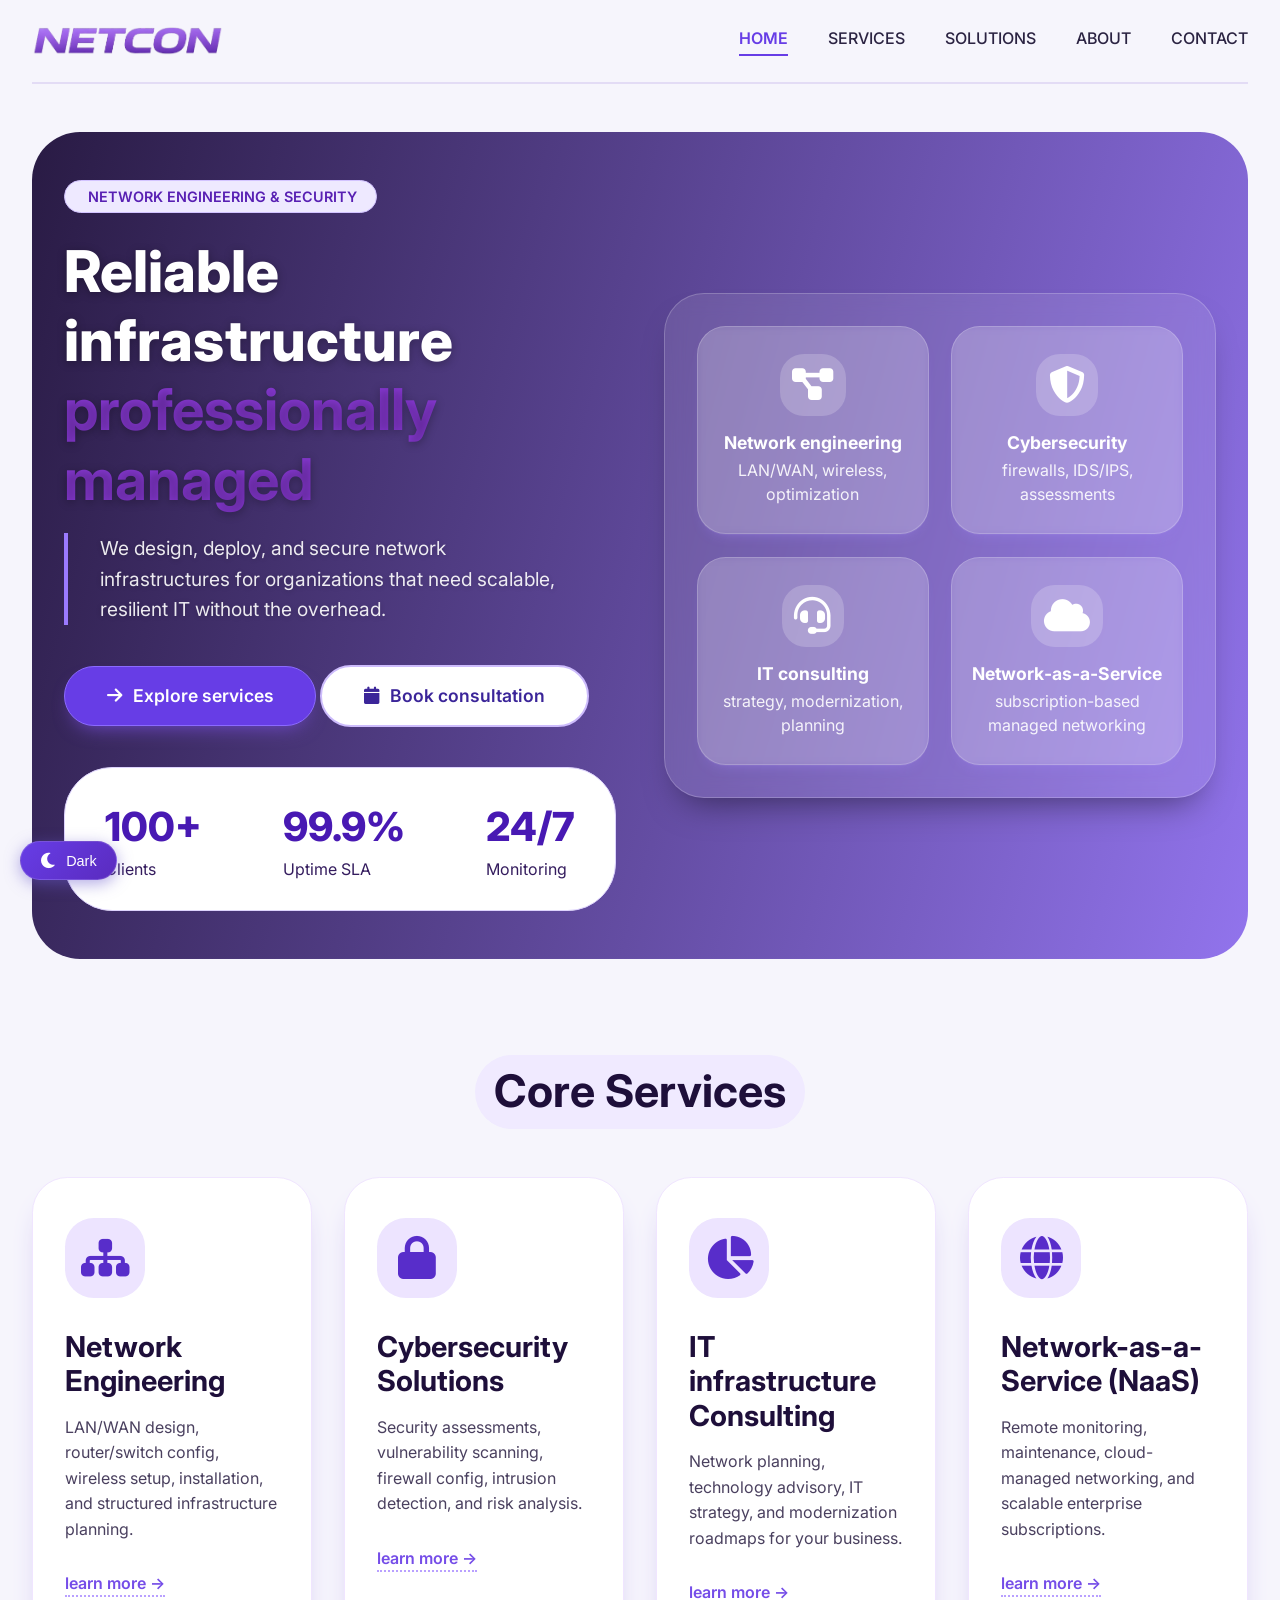
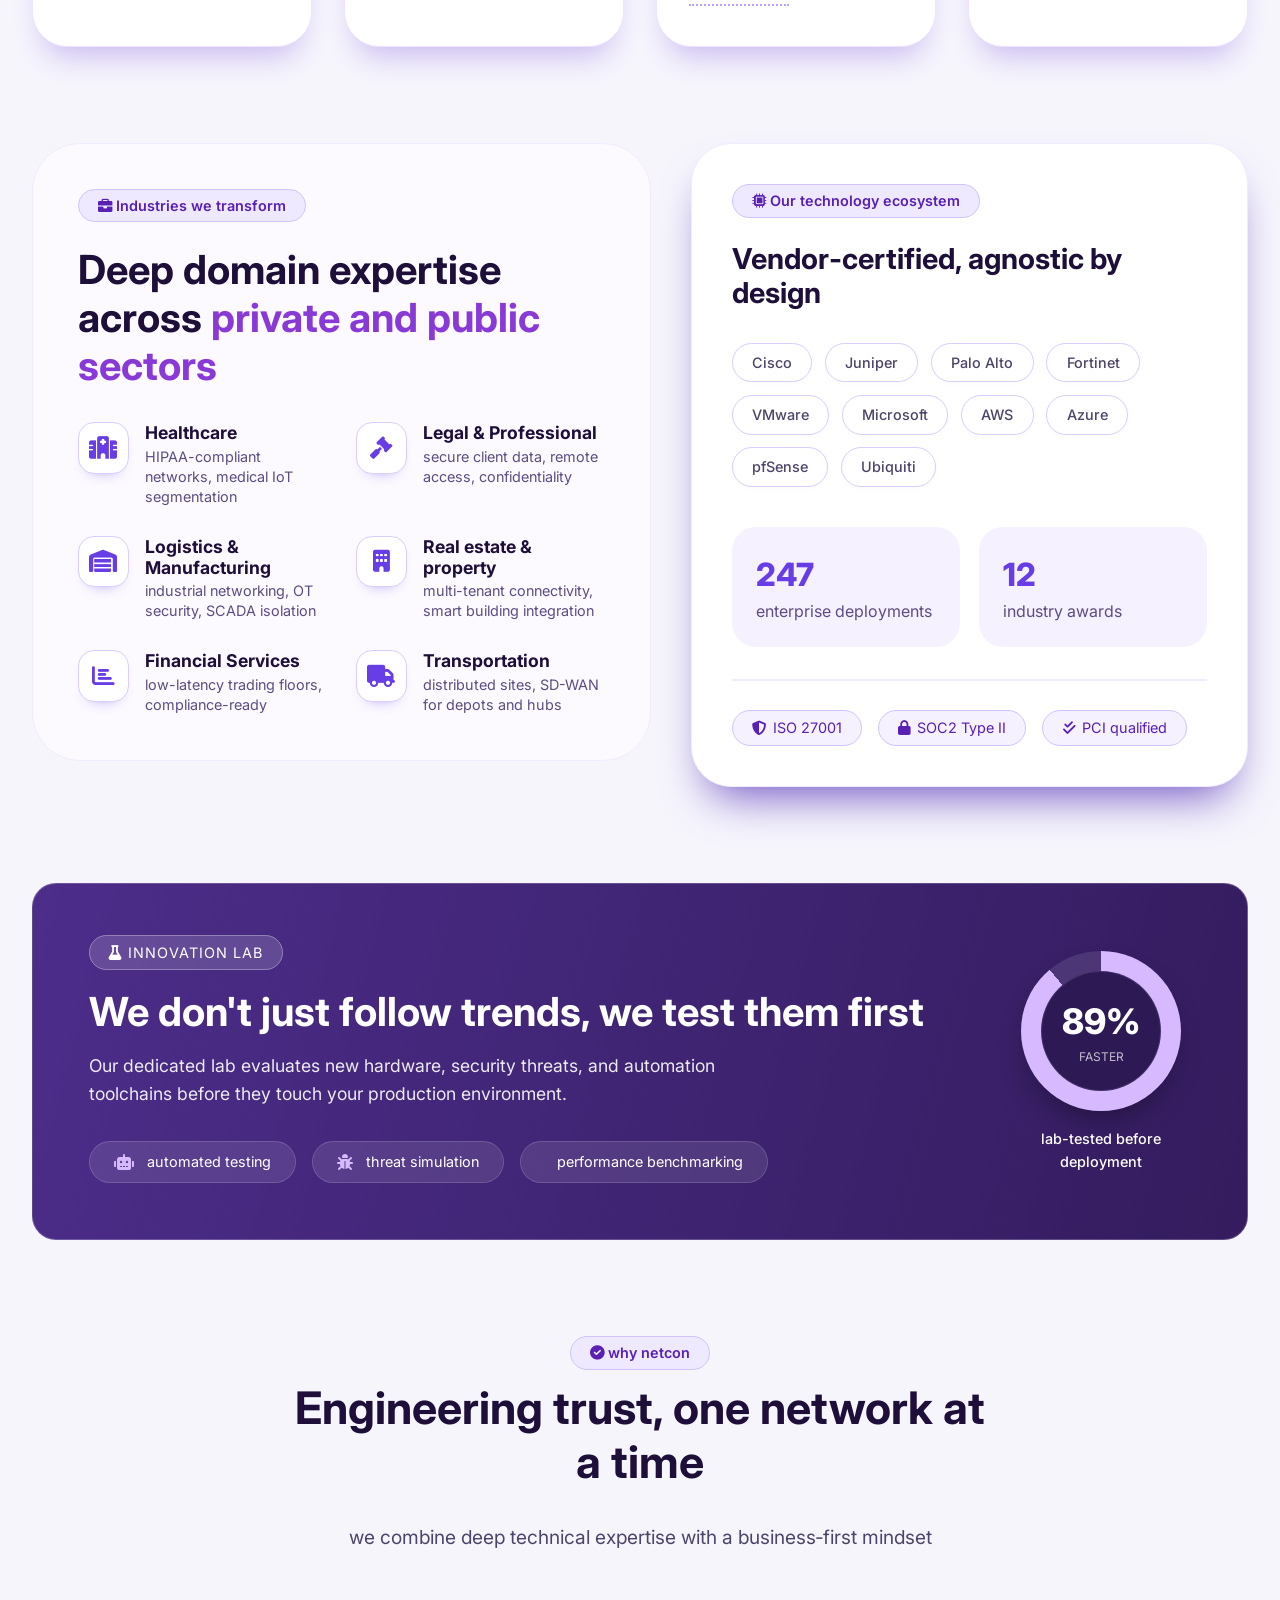
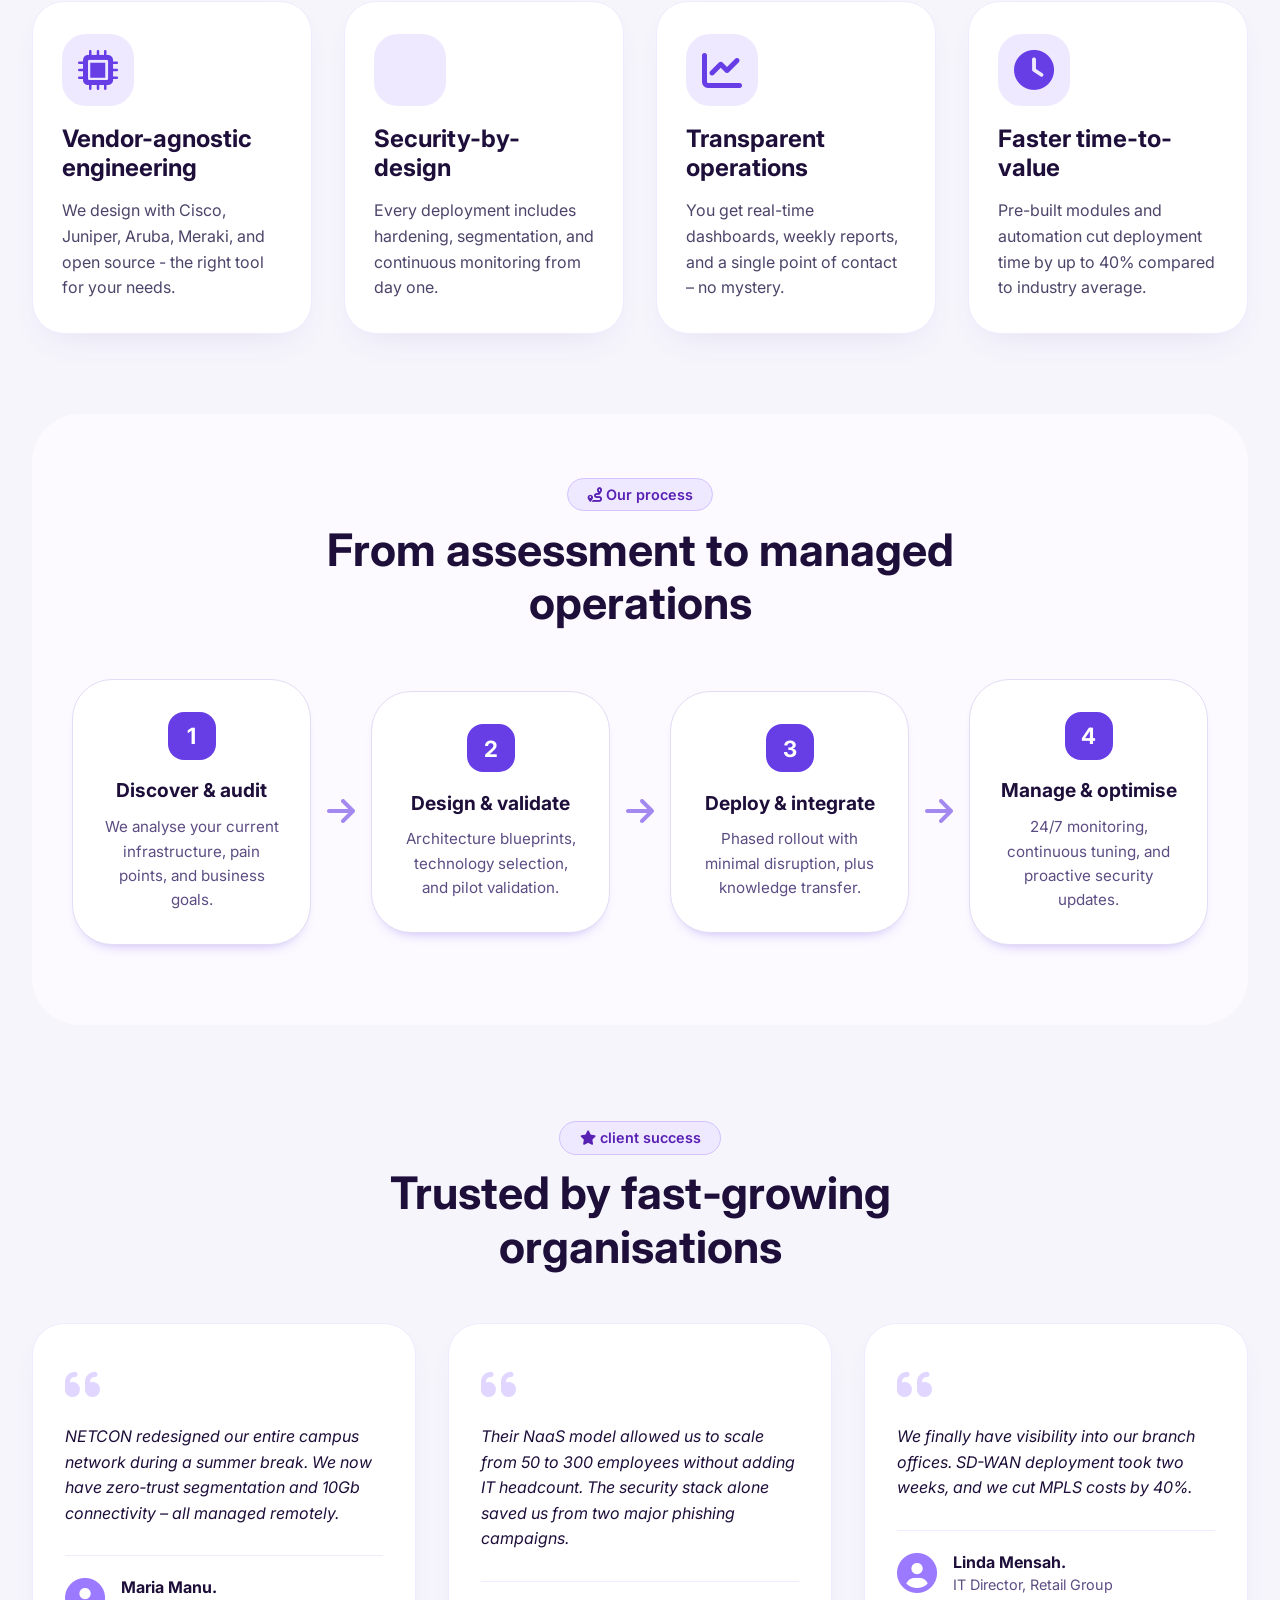
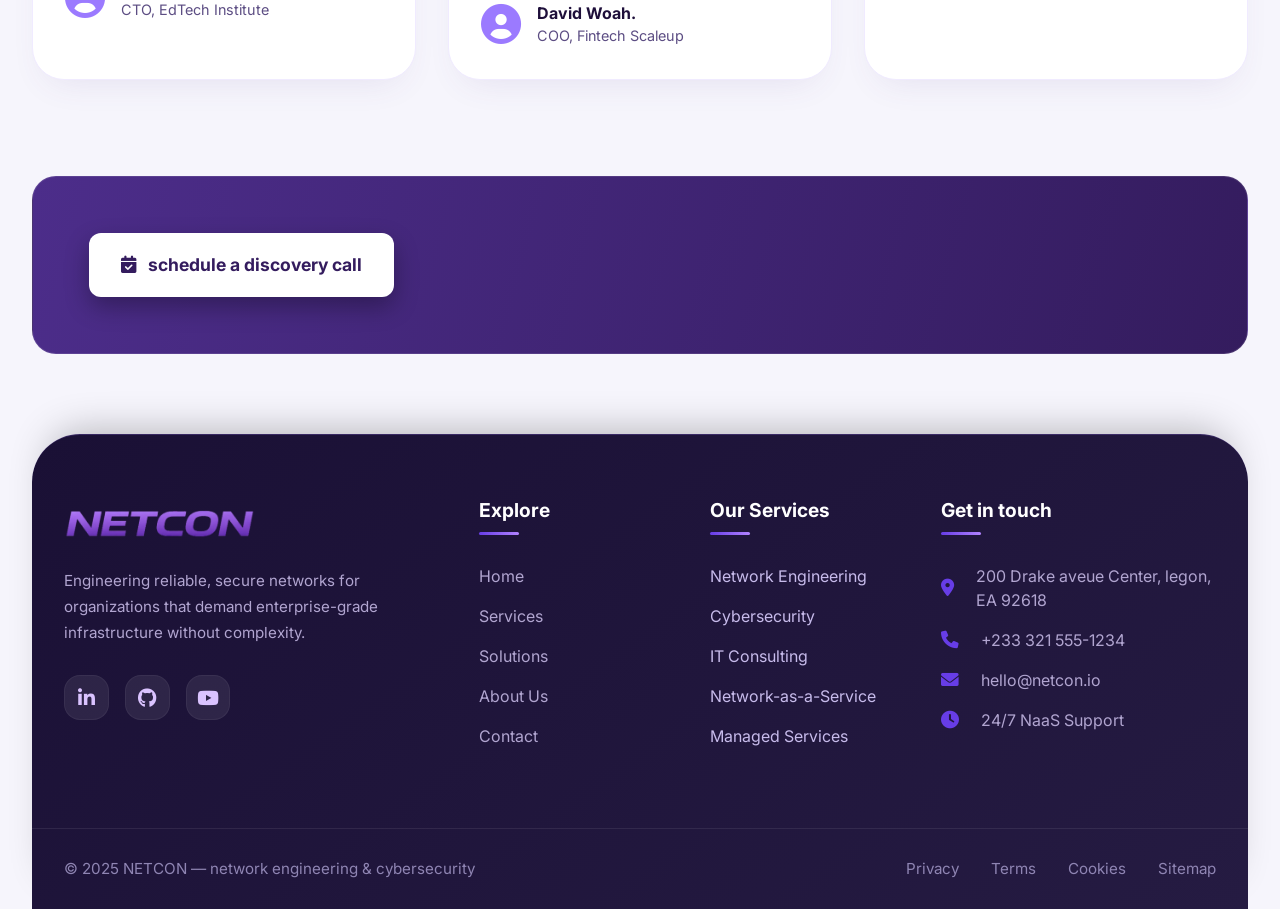
==== commit 6ba14845: "Save index.html." ====
--- a/NetCon/index.html
+++ b/NetCon/index.html
@@ -352,10 +352,10 @@
 <div class="cta-banner" style="background: linear-gradient(105deg, #4c2d8a 0%, #341c5e 100%); border-radius: 24px; padding: 3.5rem; margin: 5rem 0 3rem; color: #ffffff !important; border: 1px solid rgba(255, 255, 255, 0.1);">
   <div style="display: flex; flex-wrap: wrap; align-items: center; justify-content: space-between; gap: 2rem;">
     
-    <div>
+ <!--   <div>
       <h3 style="font-size: 2.2rem; font-weight: 700; margin-bottom: 0.5rem; color: #ffffff !important;">Ready to build a future-proof network?</h3>
       <p style="opacity: 0.9; font-size: 1.2rem; color: #ffffff !important;">Let's talk about your infrastructure goals — no obligation.</p>
-    </div>
+    </div> -->
 
     <div>
       <a href="./pages/contact.html" class="btn-primary" style="background: #ffffff !important; color: #341c5e !important; border: none; box-shadow: 0 10px 25px rgba(0,0,0,0.3); padding: 1.2rem 2rem; border-radius: 12px; text-decoration: none; display: inline-block; font-weight: 700; transition: transform 0.3s ease;">
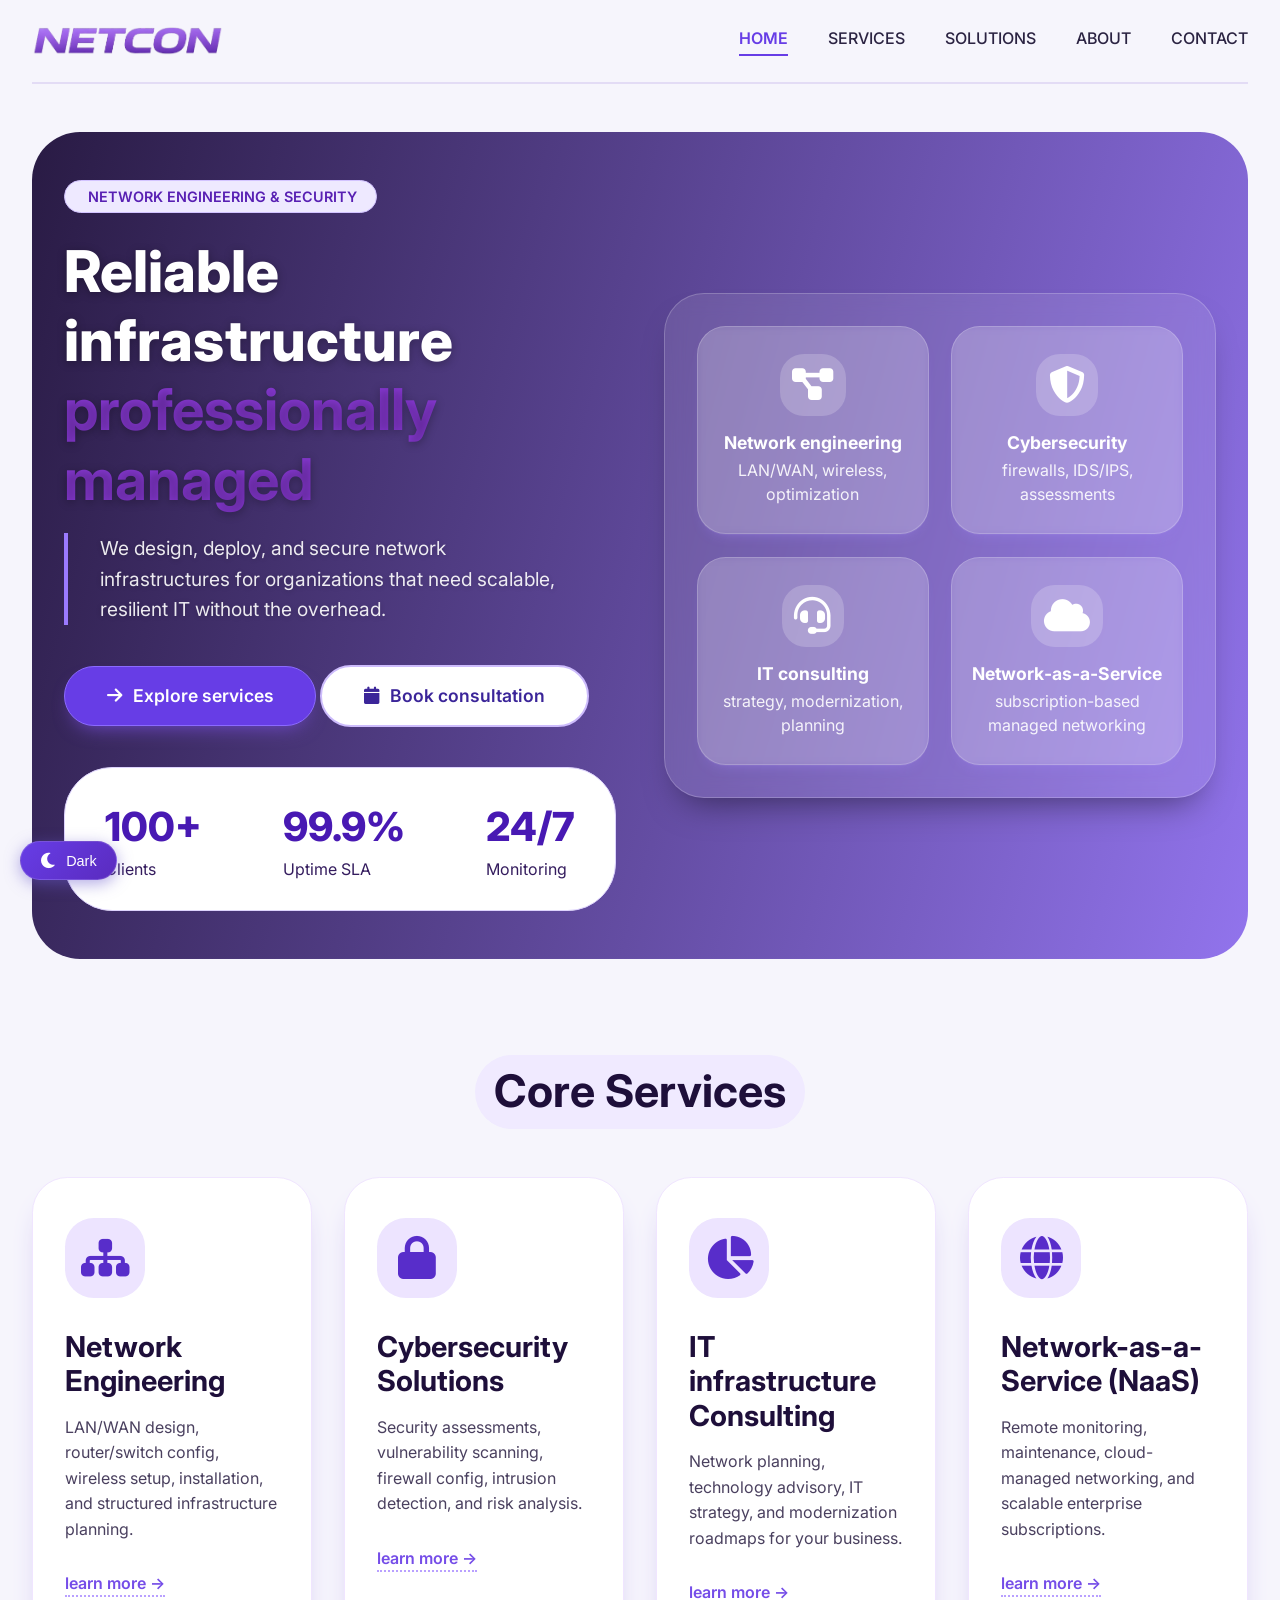
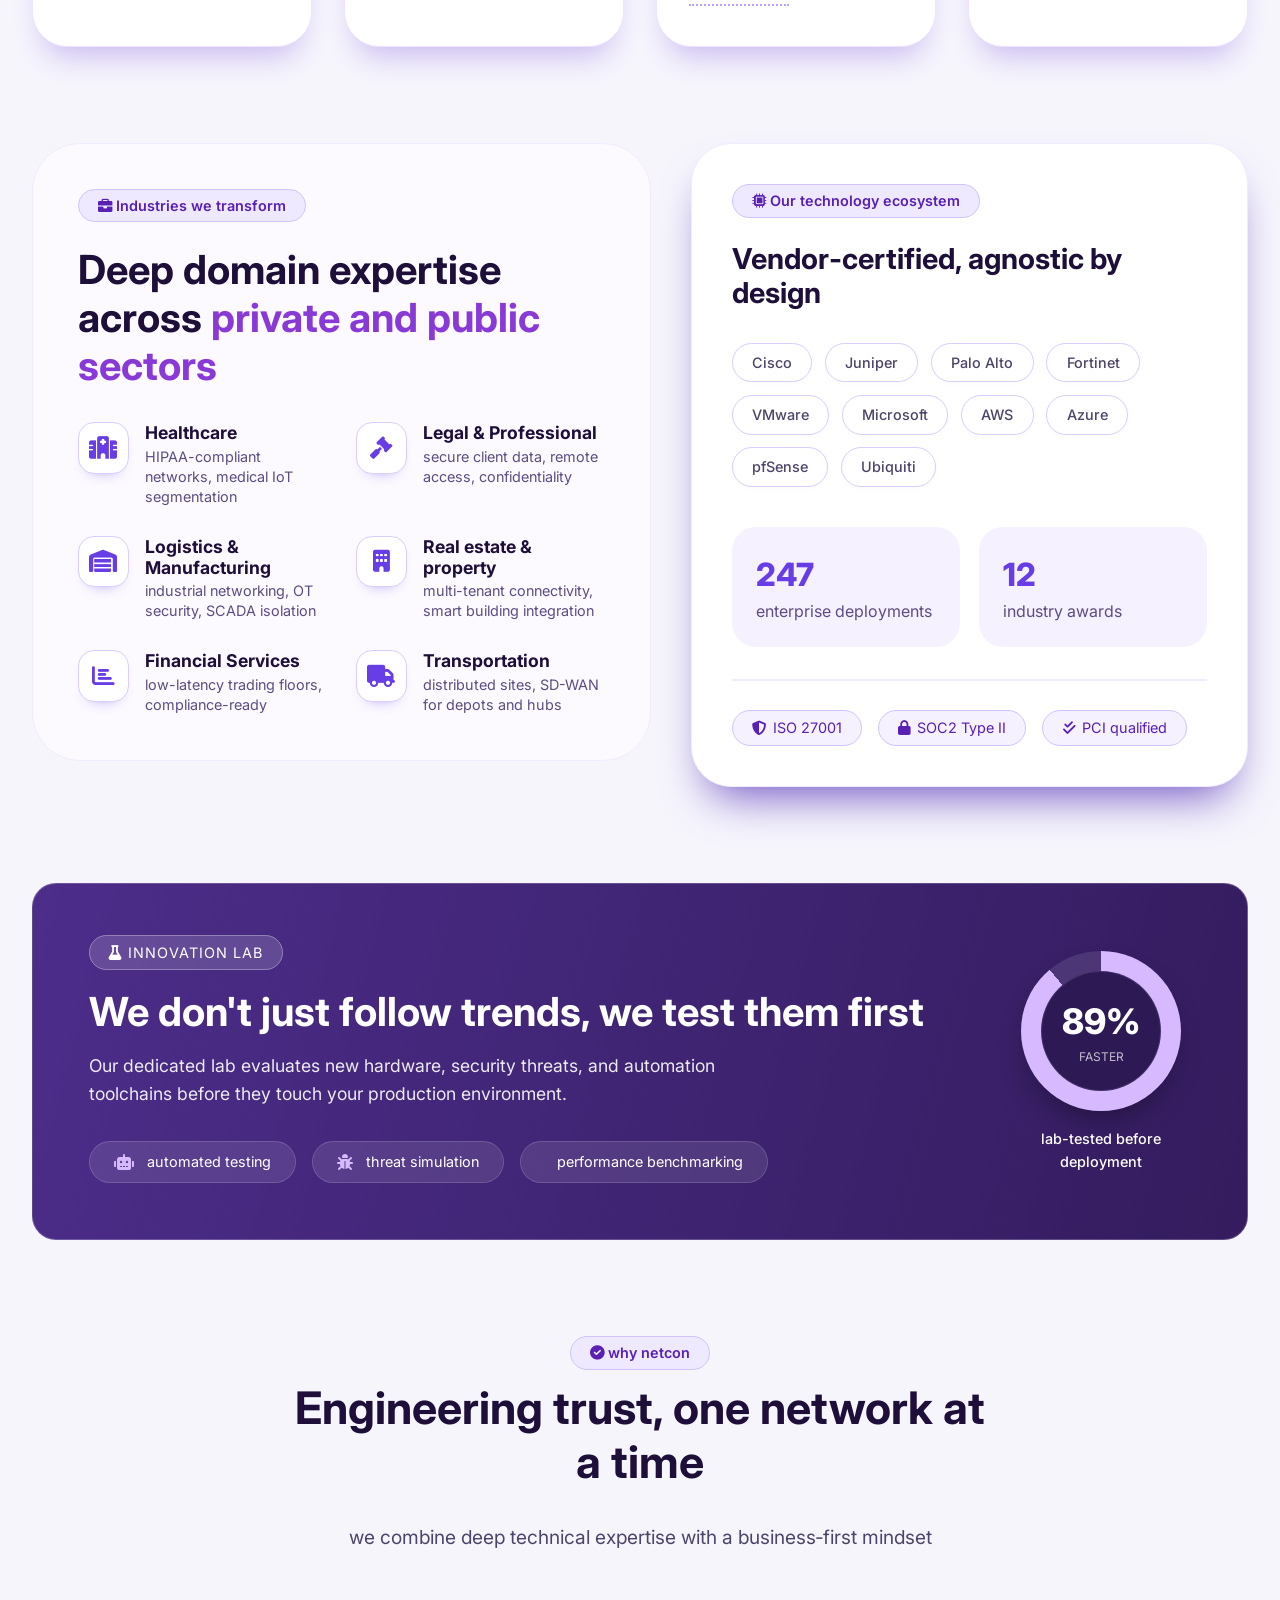
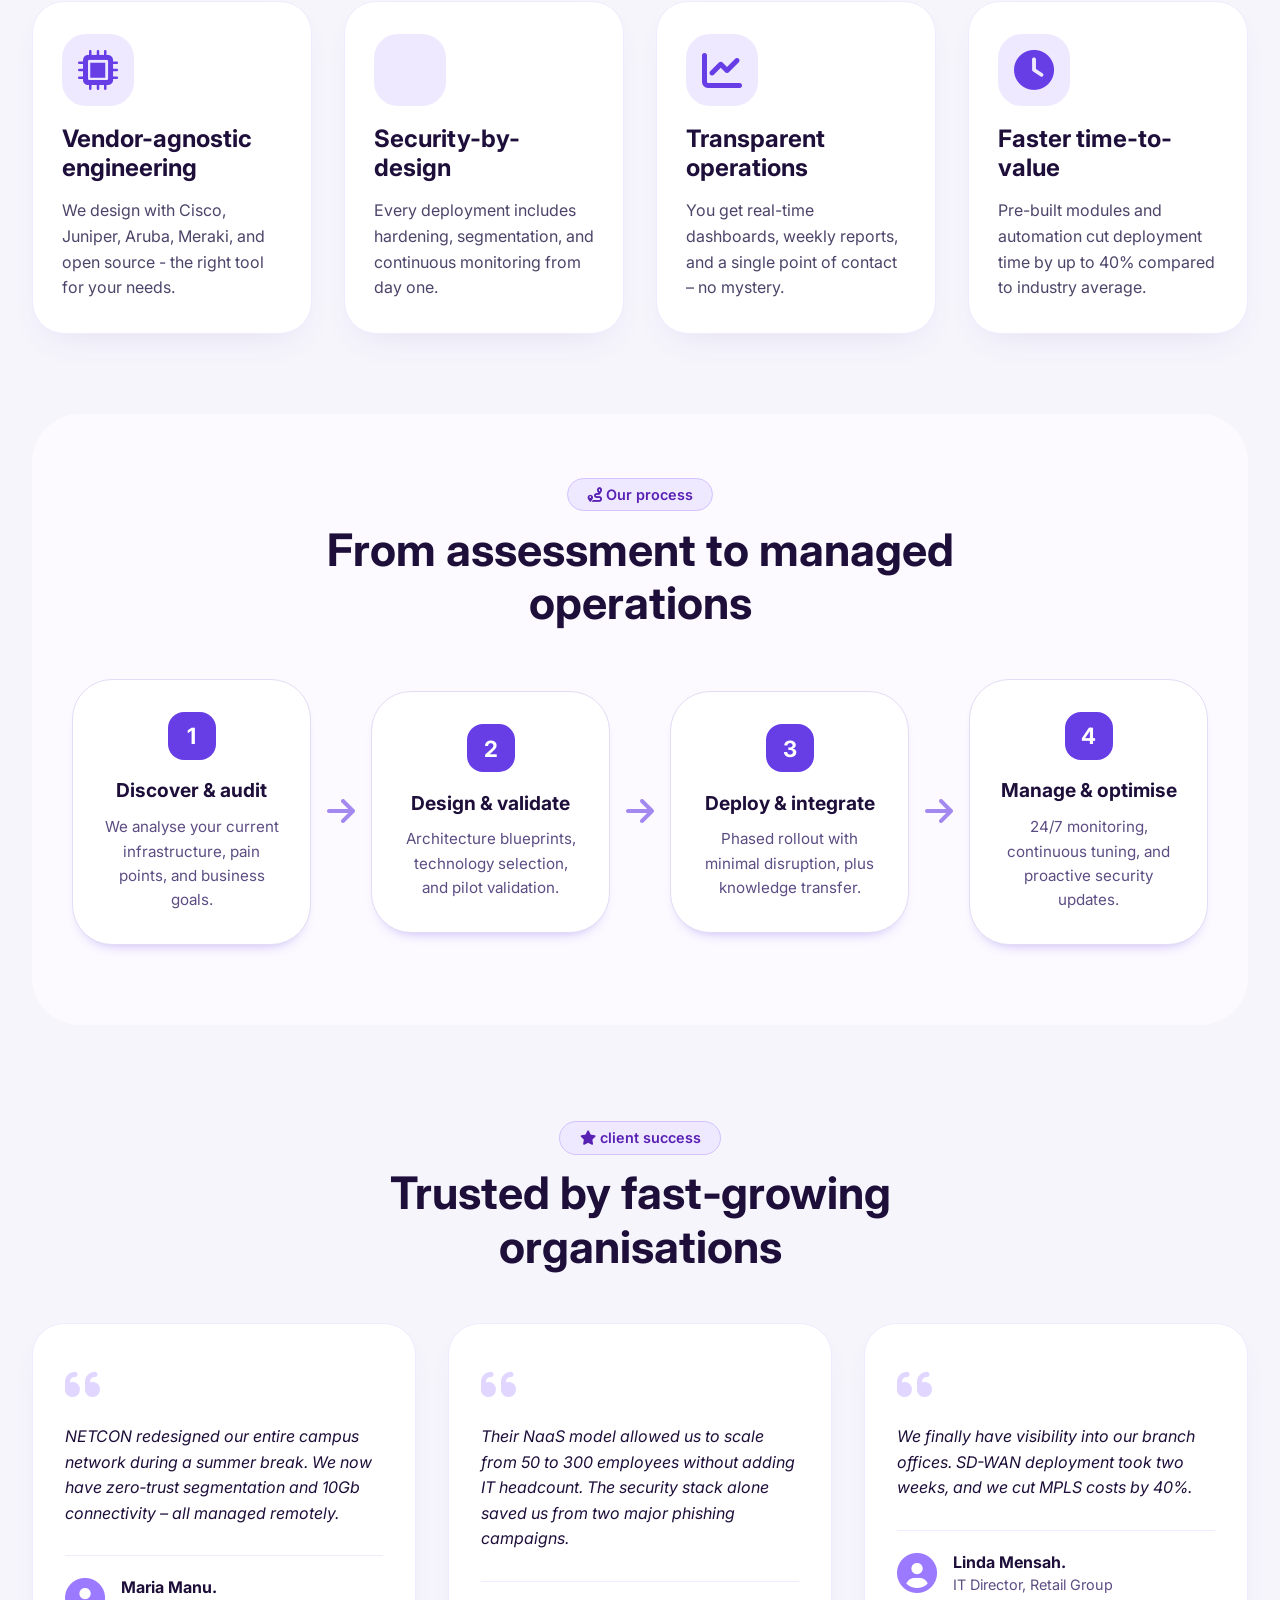
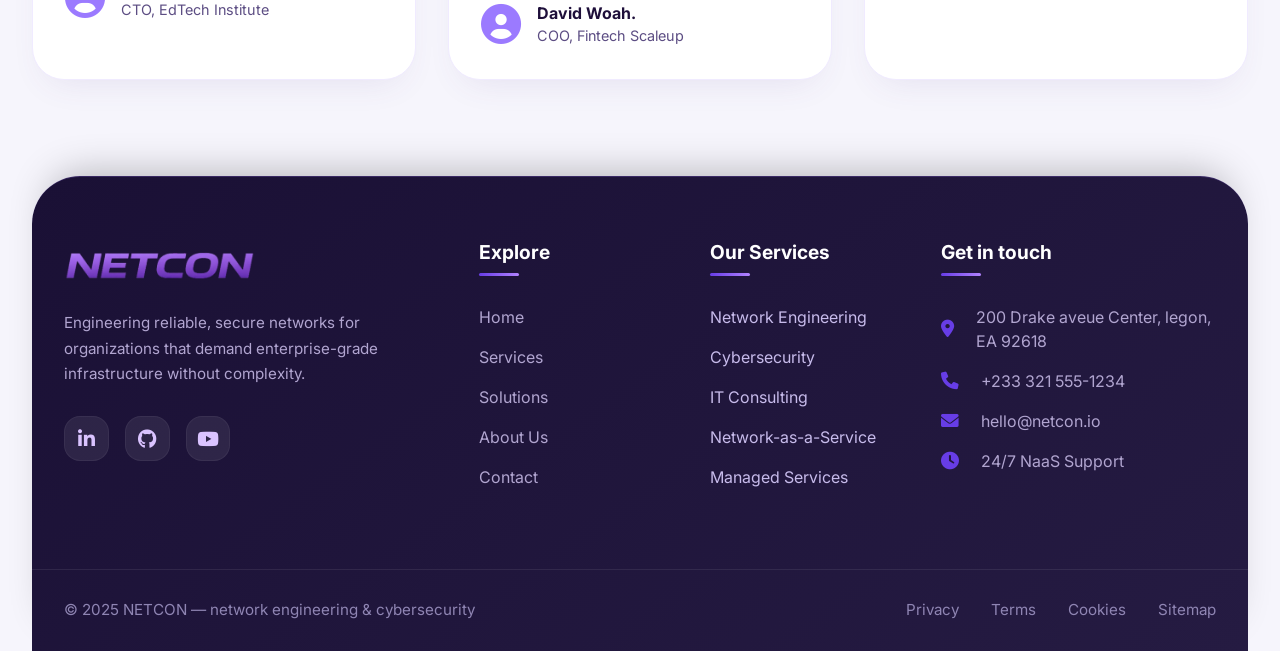
==== commit f02ad73e: "Save index.html." ====
--- a/NetCon/index.html
+++ b/NetCon/index.html
@@ -348,14 +348,14 @@
   </div>
 </div>
 
-<!-- 4. CTA banner – ready to start? (add before footer) -->
+<!-- 4. CTA banner – ready to start? (add before footer) 
 <div class="cta-banner" style="background: linear-gradient(105deg, #4c2d8a 0%, #341c5e 100%); border-radius: 24px; padding: 3.5rem; margin: 5rem 0 3rem; color: #ffffff !important; border: 1px solid rgba(255, 255, 255, 0.1);">
   <div style="display: flex; flex-wrap: wrap; align-items: center; justify-content: space-between; gap: 2rem;">
     
- <!--   <div>
+    <div>
       <h3 style="font-size: 2.2rem; font-weight: 700; margin-bottom: 0.5rem; color: #ffffff !important;">Ready to build a future-proof network?</h3>
       <p style="opacity: 0.9; font-size: 1.2rem; color: #ffffff !important;">Let's talk about your infrastructure goals — no obligation.</p>
-    </div> -->
+    </div> 
 
     <div>
       <a href="./pages/contact.html" class="btn-primary" style="background: #ffffff !important; color: #341c5e !important; border: none; box-shadow: 0 10px 25px rgba(0,0,0,0.3); padding: 1.2rem 2rem; border-radius: 12px; text-decoration: none; display: inline-block; font-weight: 700; transition: transform 0.3s ease;">
@@ -365,6 +365,7 @@
 
   </div>
 </div>
+-->
 
     <!-- footer -->
  <!-- FOOTER HTML - Place this in your footer section -->
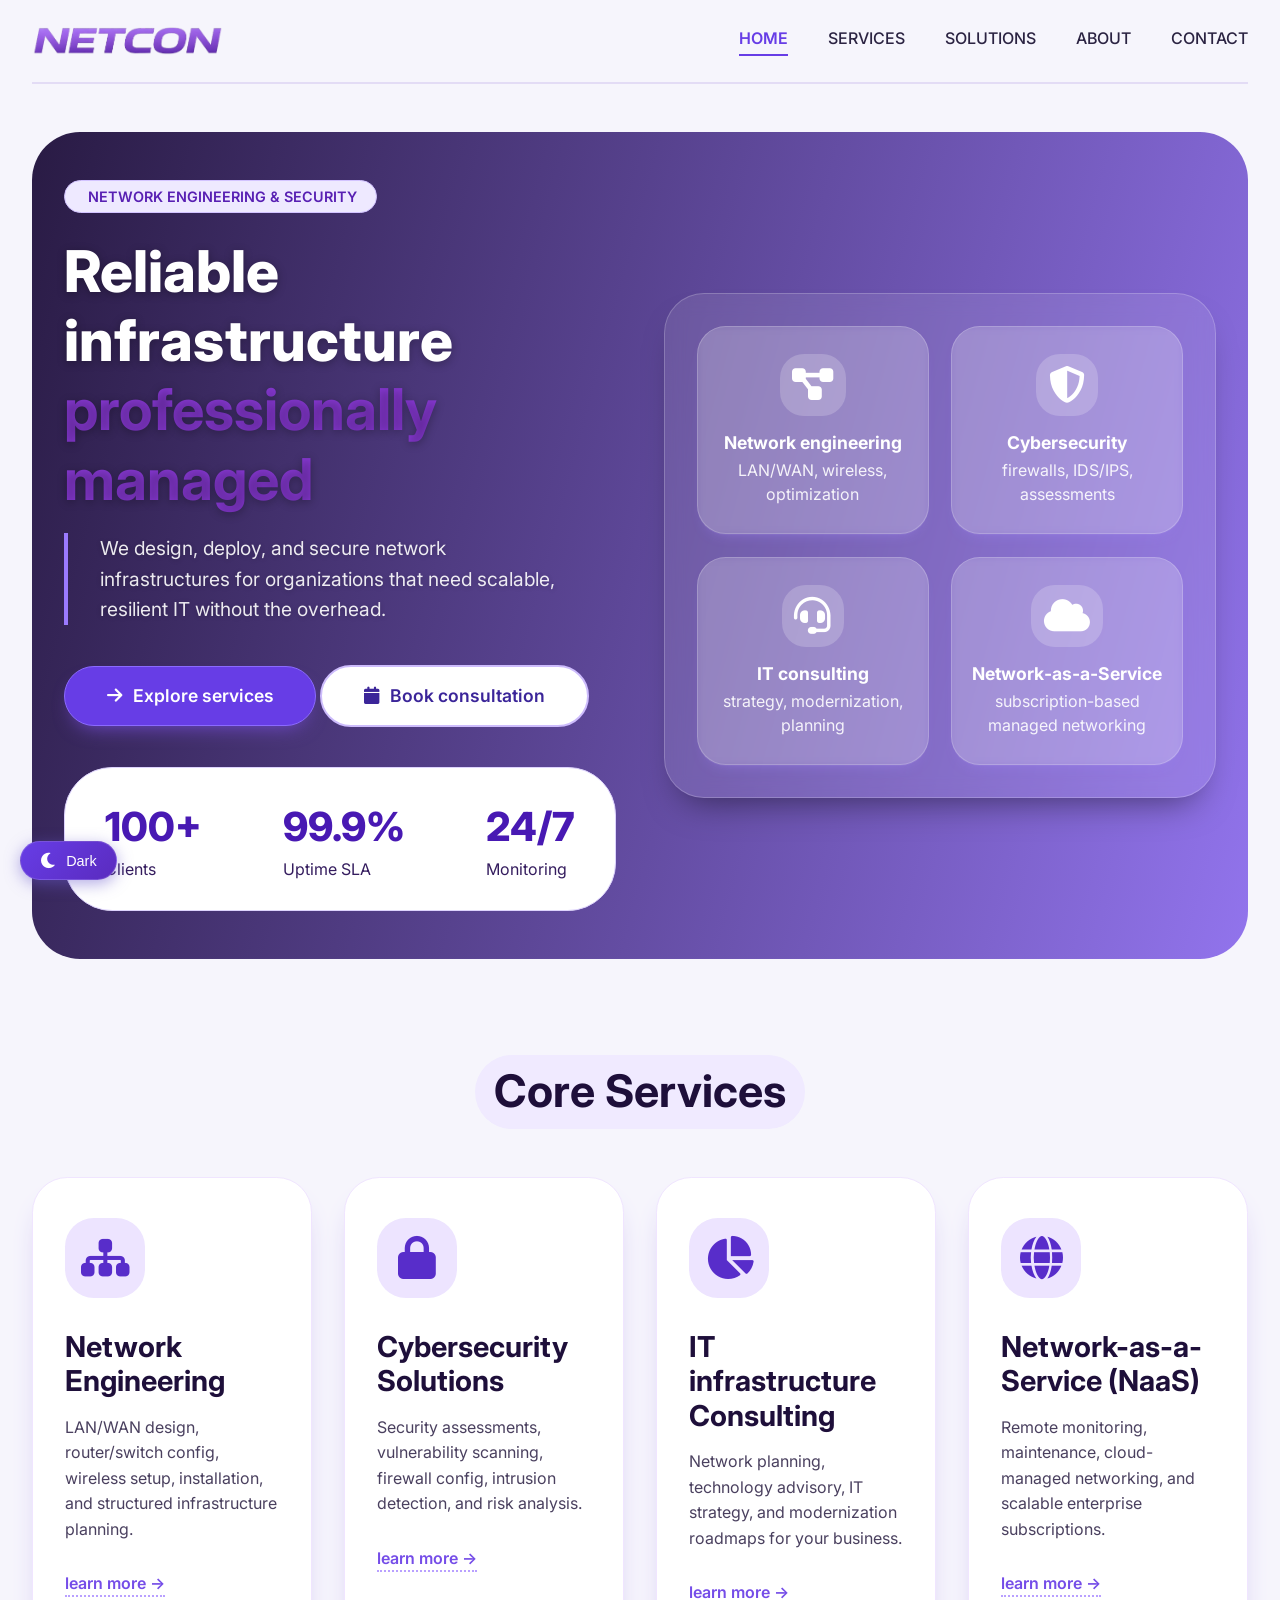
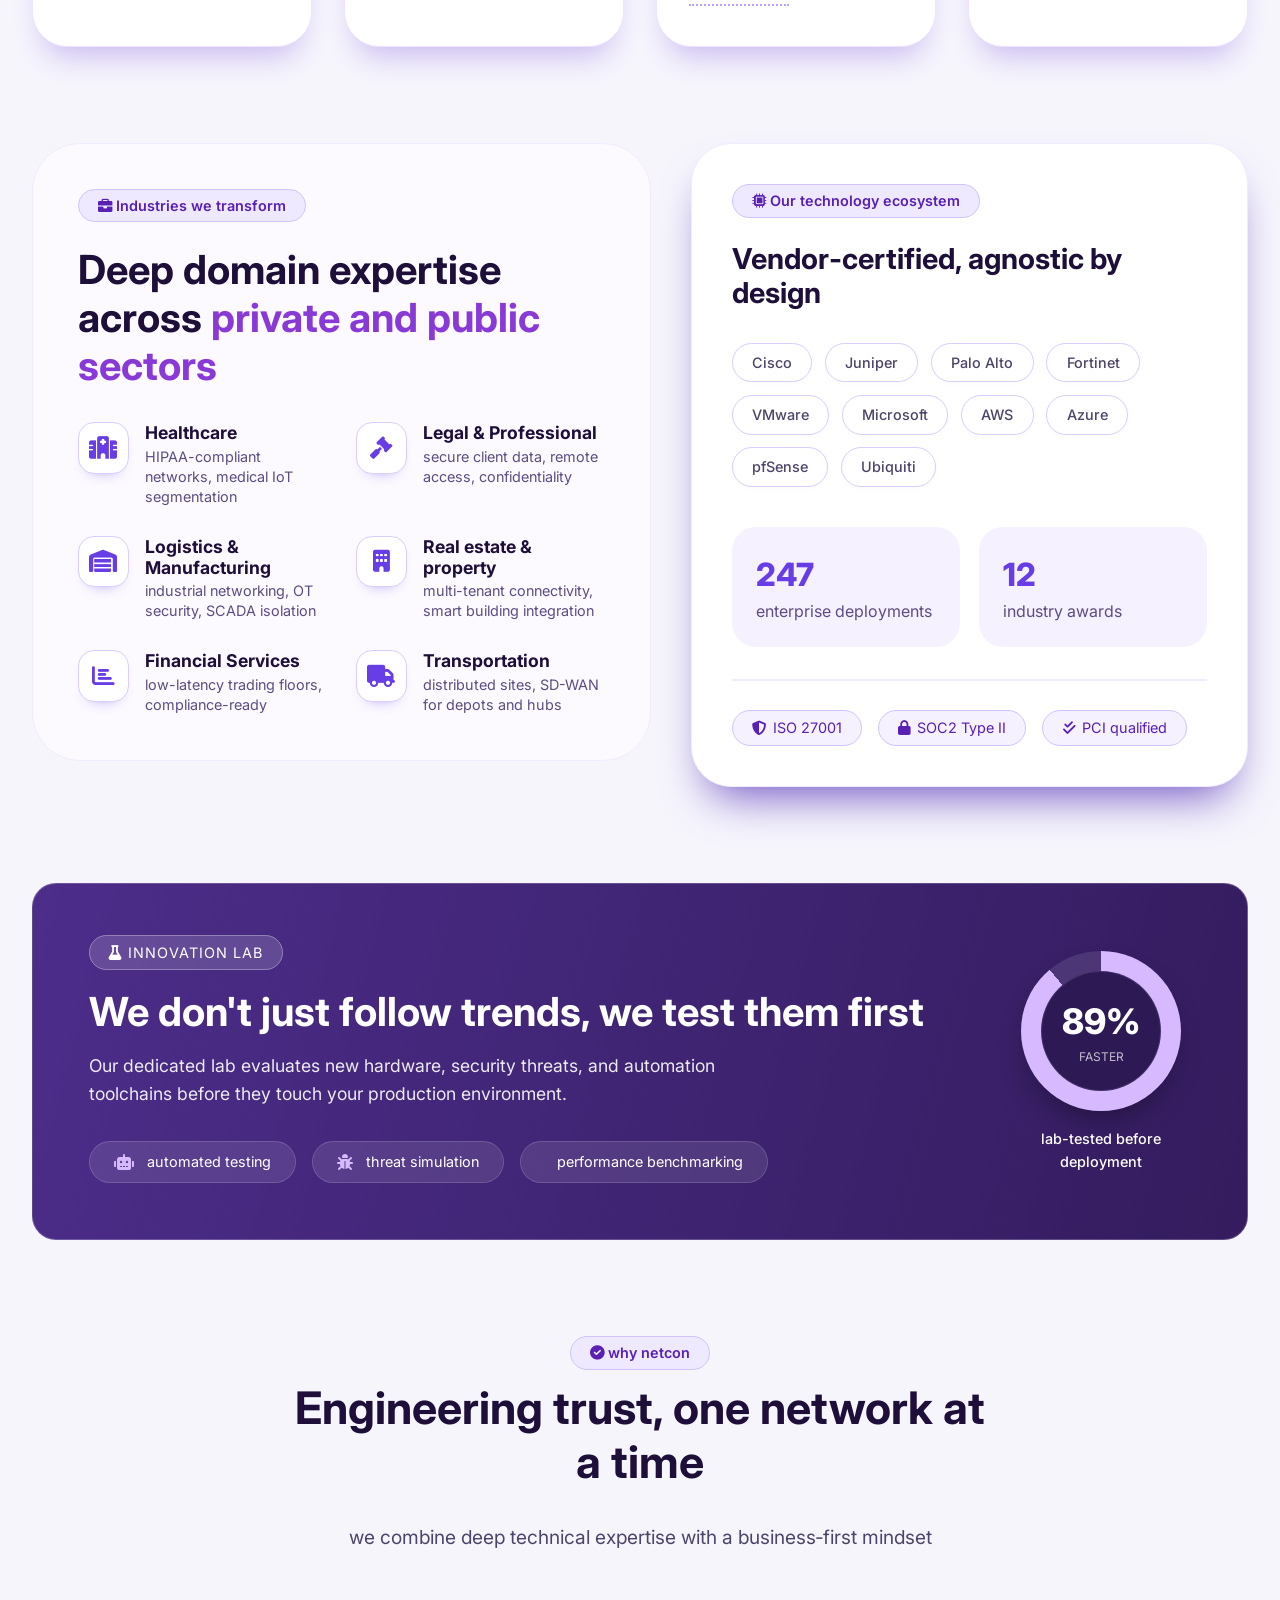
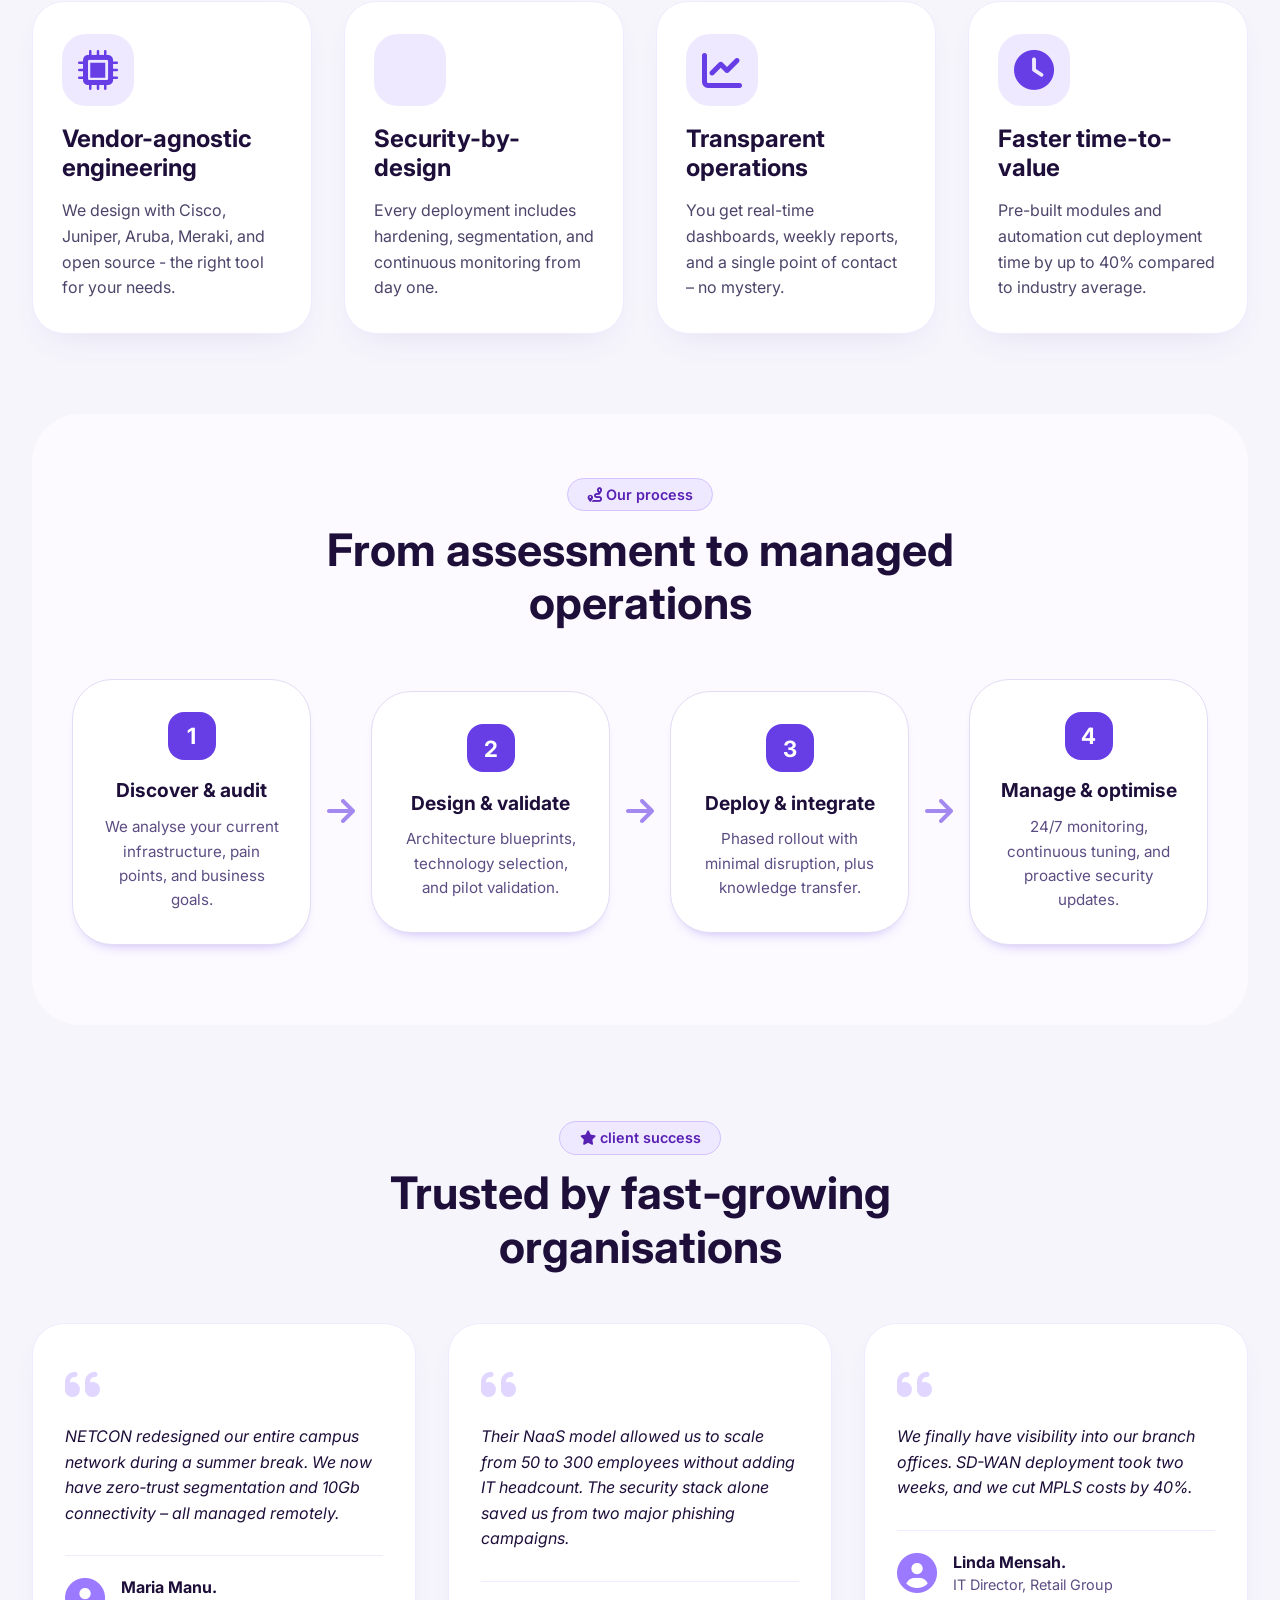
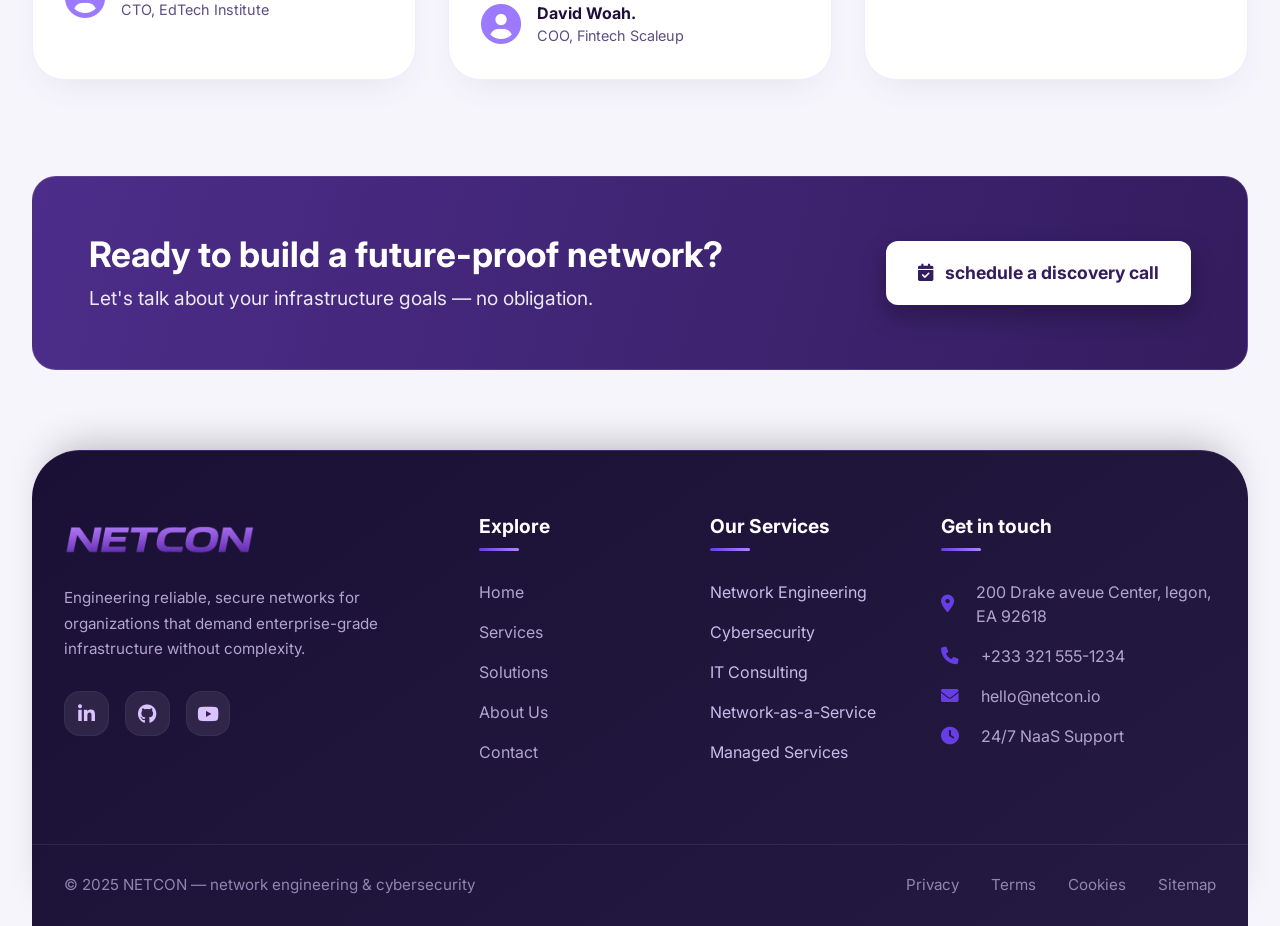
==== commit 631bb961: "Save index.html." ====
--- a/NetCon/index.html
+++ b/NetCon/index.html
@@ -348,7 +348,7 @@
   </div>
 </div>
 
-<!-- 4. CTA banner – ready to start? (add before footer) 
+<!-- 4. CTA banner – ready to start? (add before footer)--> 
 <div class="cta-banner" style="background: linear-gradient(105deg, #4c2d8a 0%, #341c5e 100%); border-radius: 24px; padding: 3.5rem; margin: 5rem 0 3rem; color: #ffffff !important; border: 1px solid rgba(255, 255, 255, 0.1);">
   <div style="display: flex; flex-wrap: wrap; align-items: center; justify-content: space-between; gap: 2rem;">
     
@@ -365,7 +365,6 @@
 
   </div>
 </div>
--->
 
     <!-- footer -->
  <!-- FOOTER HTML - Place this in your footer section -->
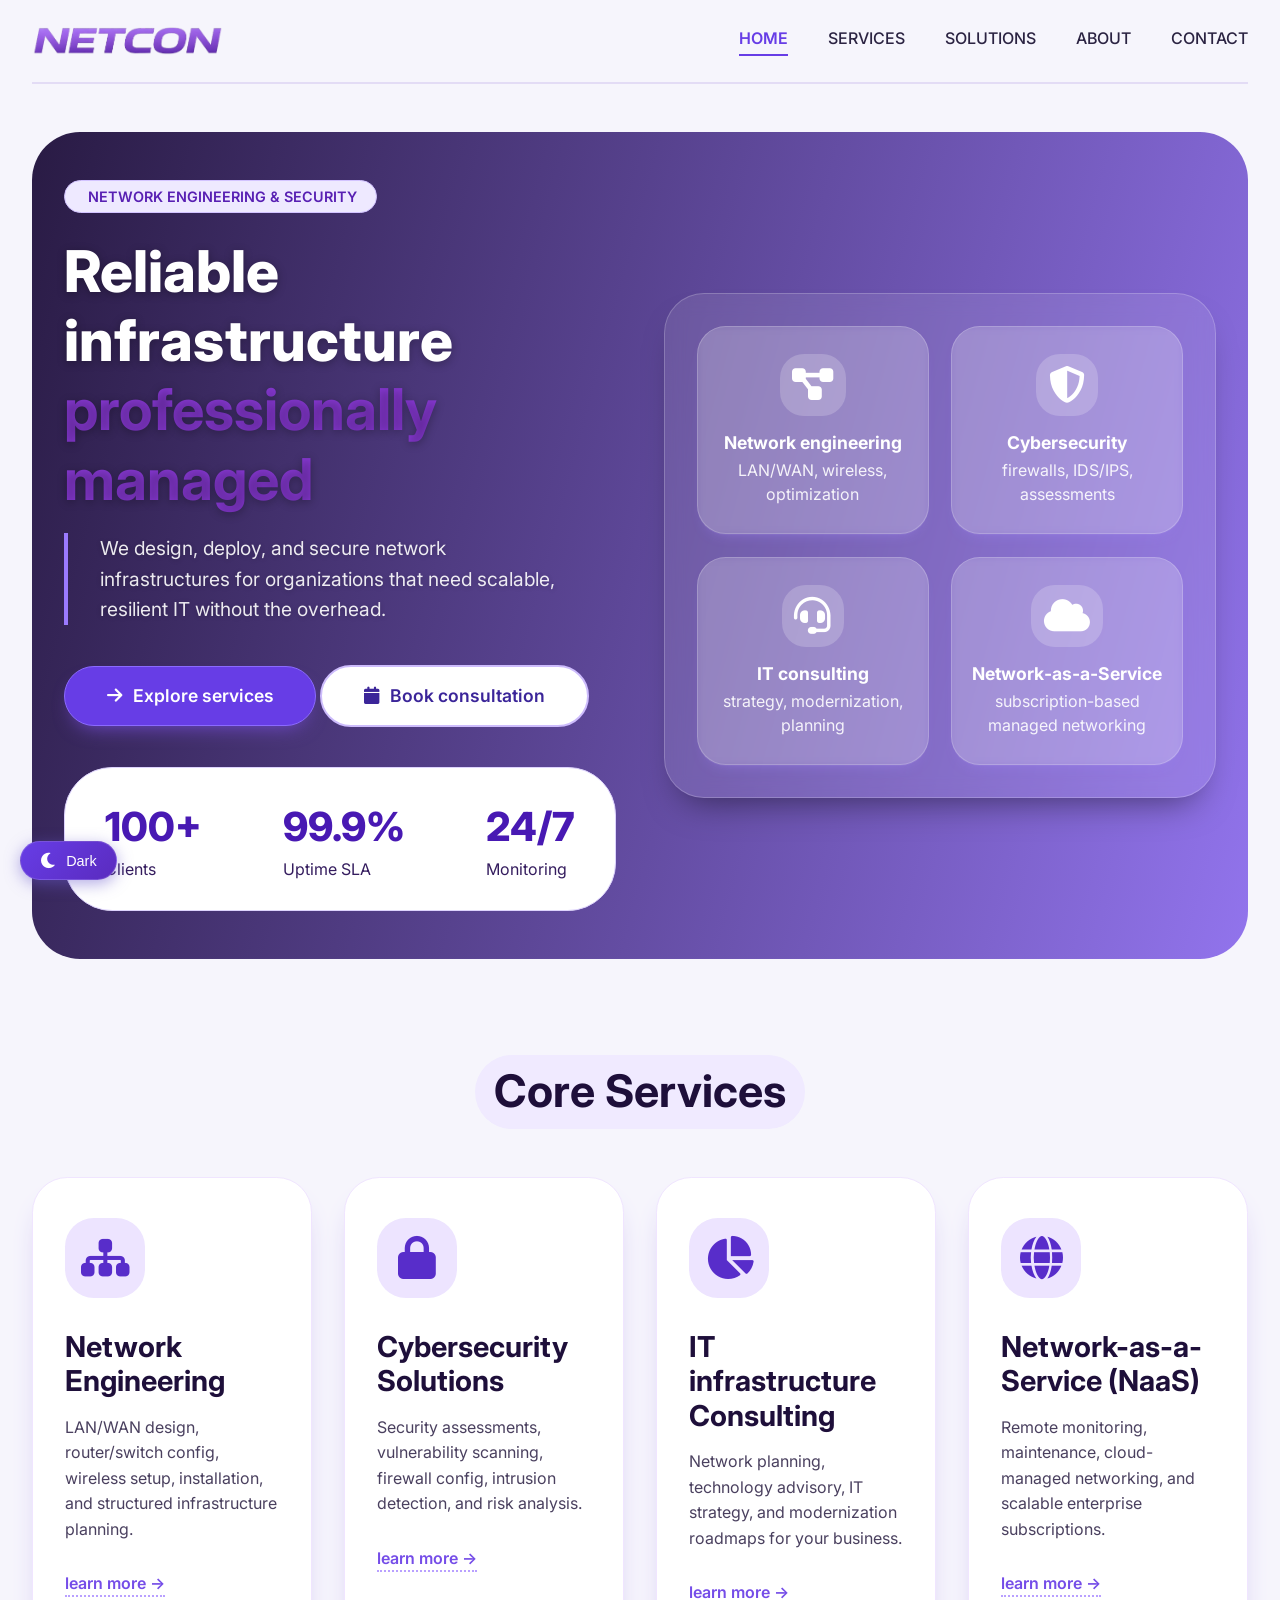
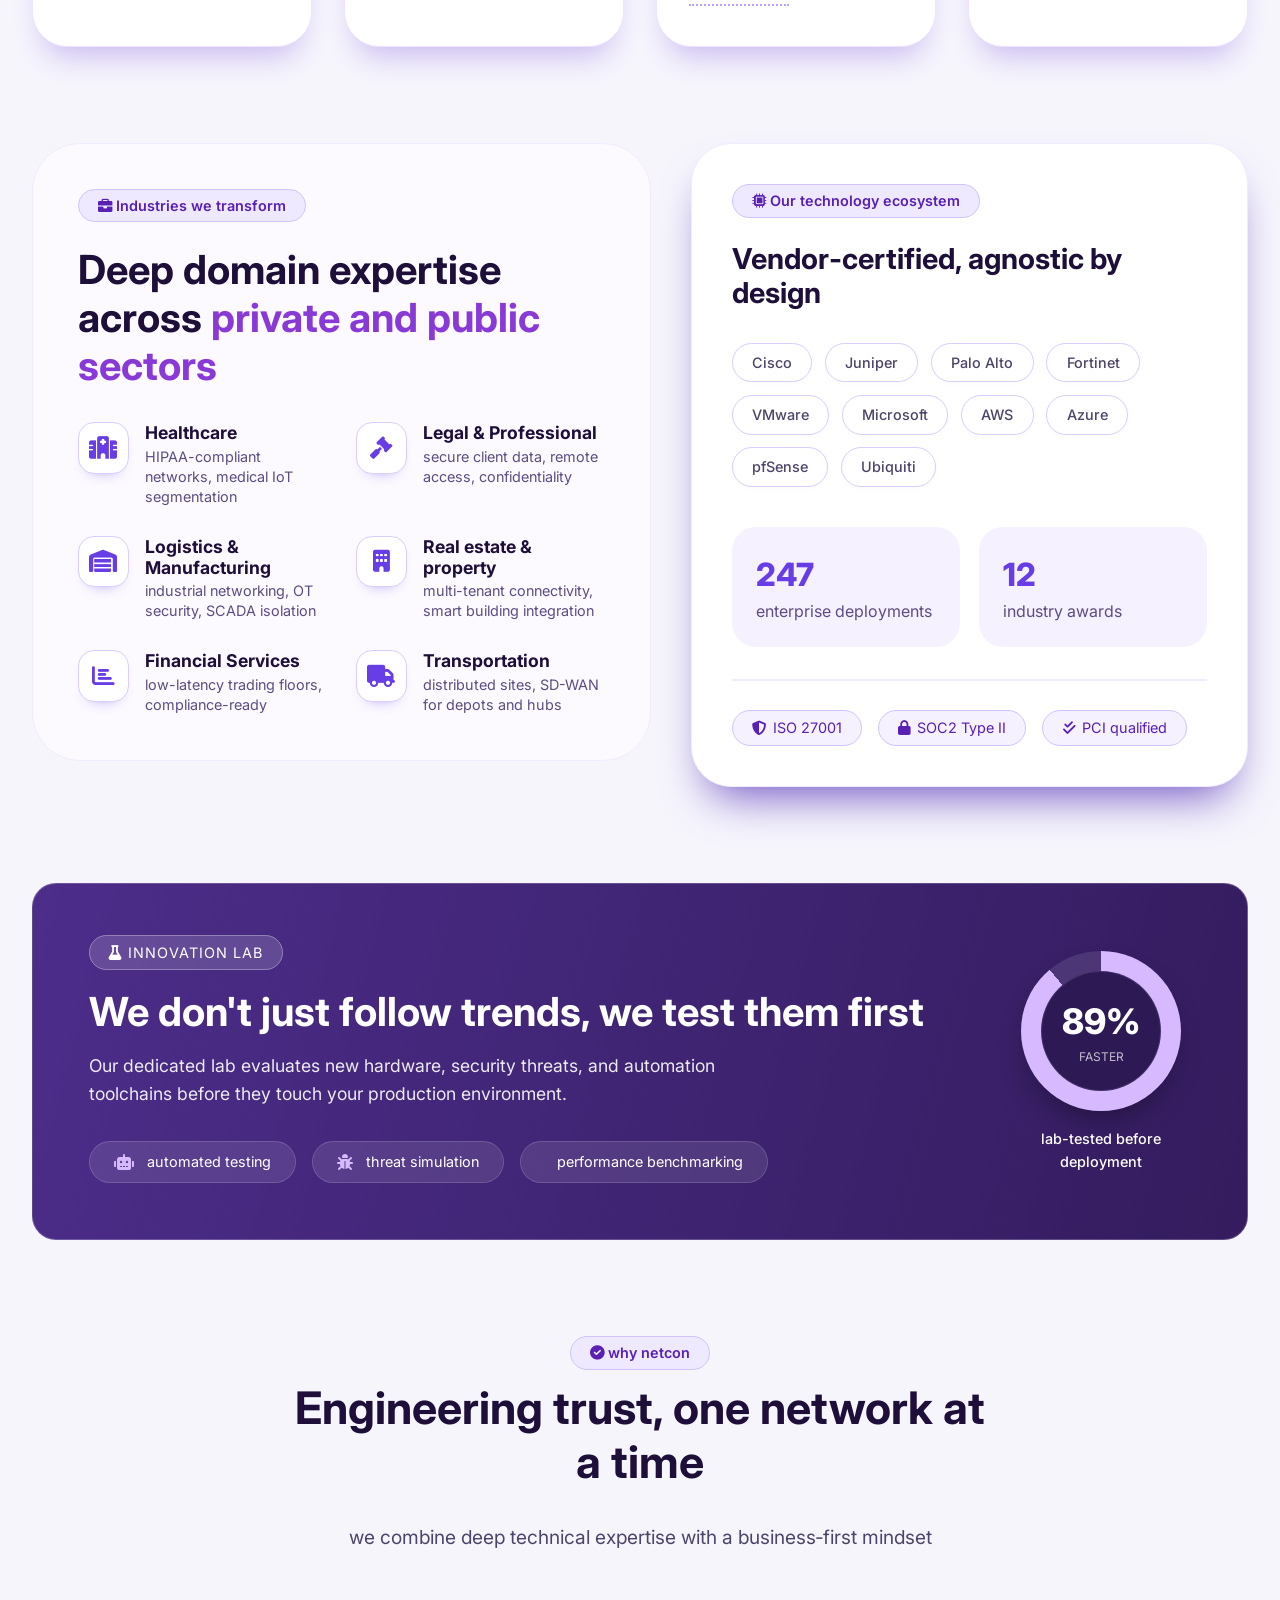
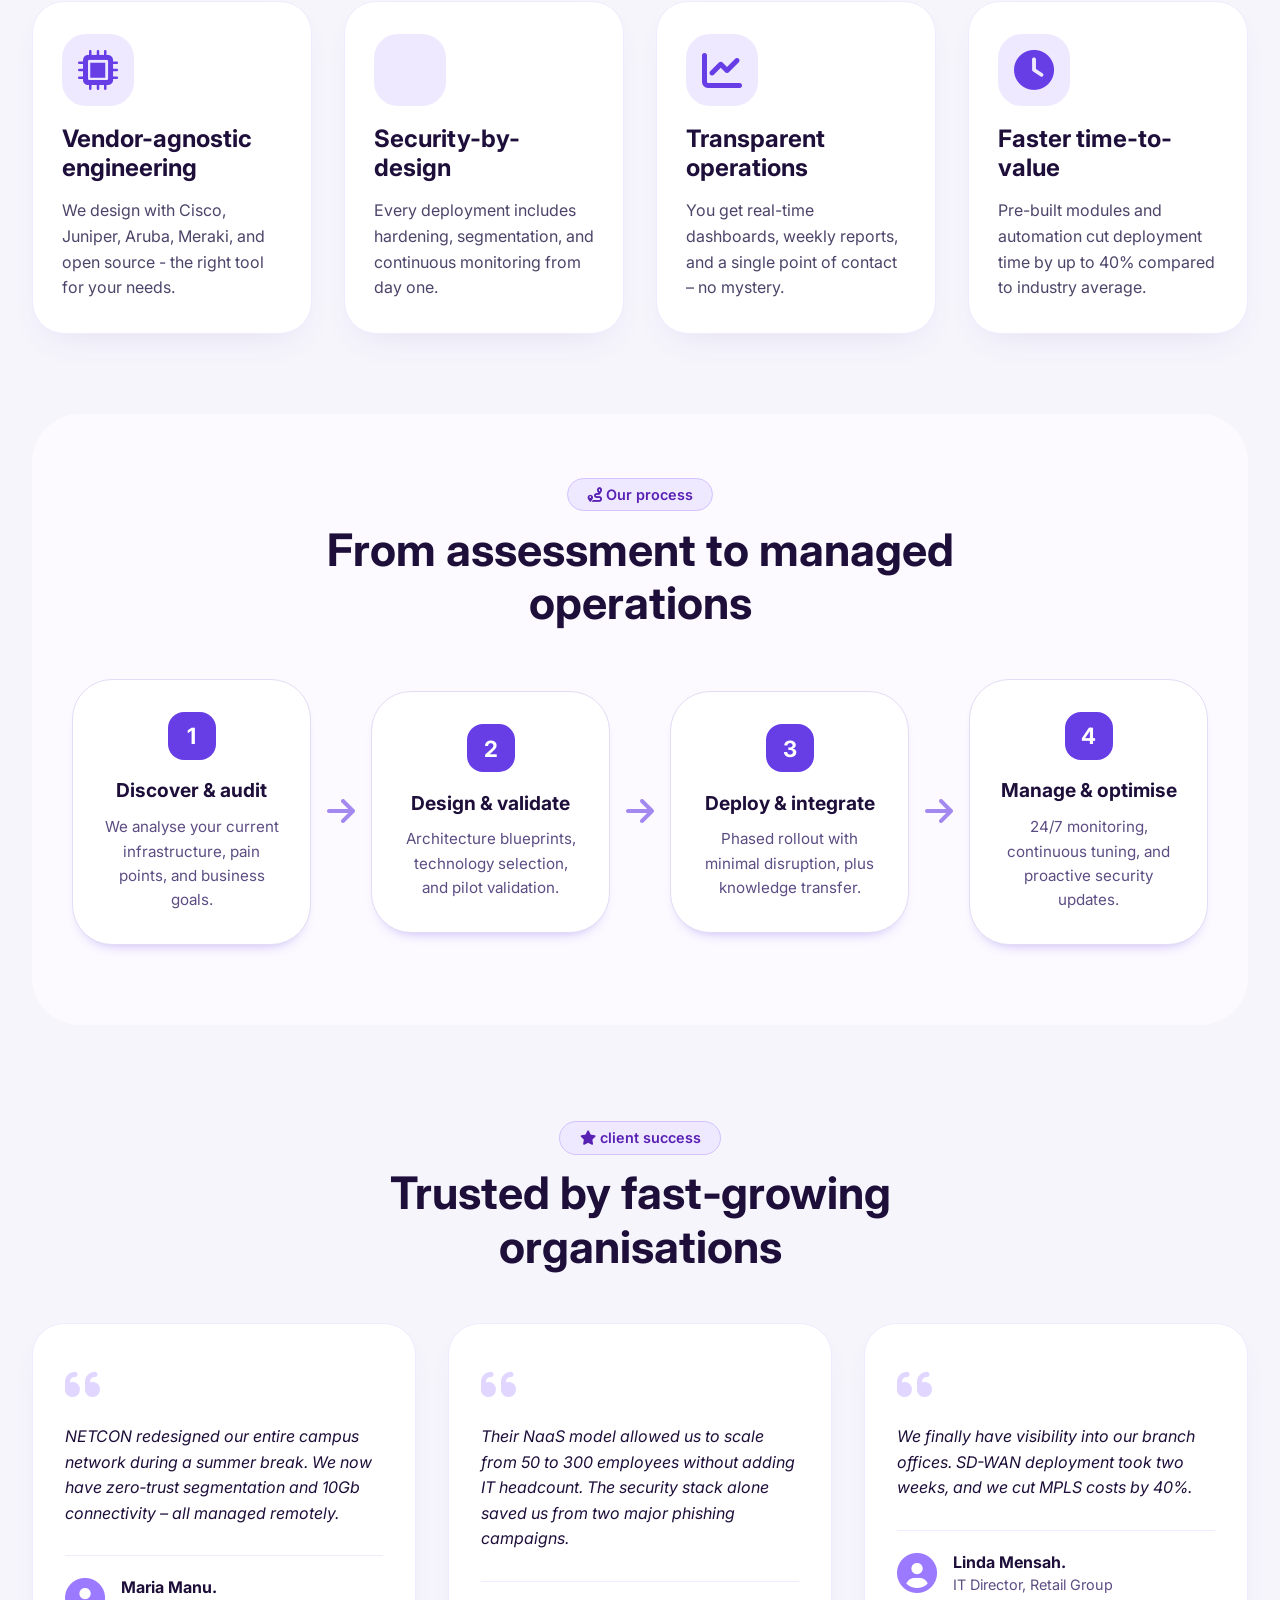
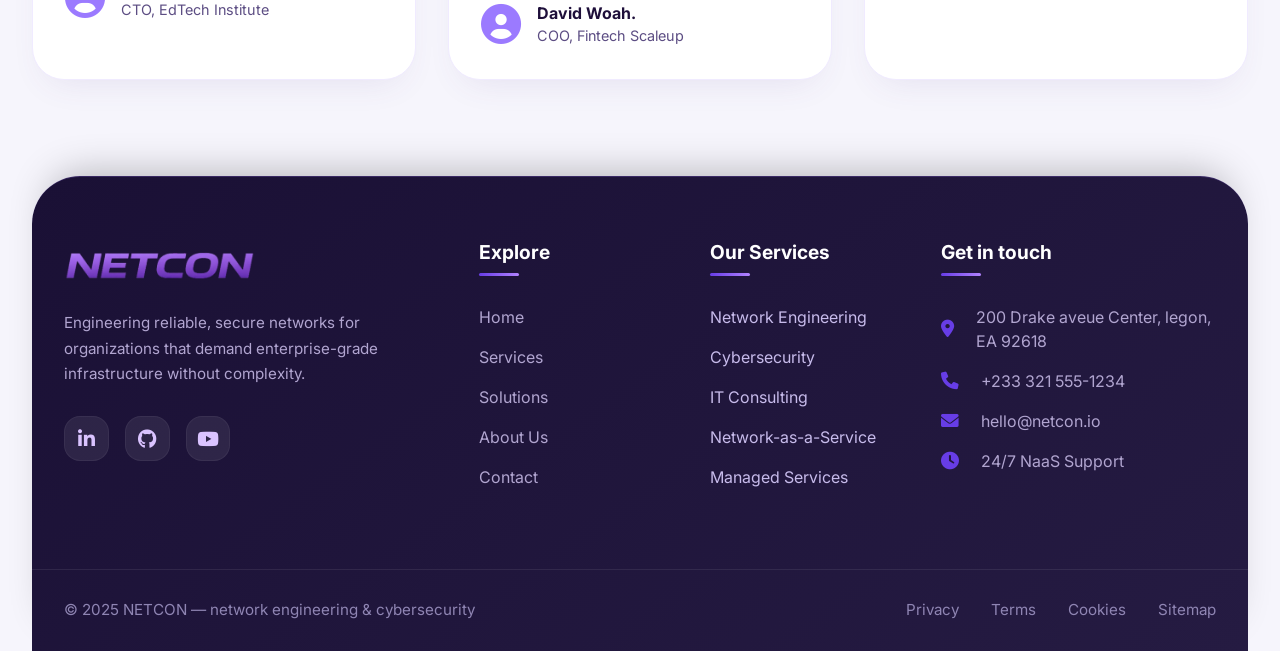
==== commit d3337cff: "Save index.html." ====
--- a/NetCon/index.html
+++ b/NetCon/index.html
@@ -348,7 +348,7 @@
   </div>
 </div>
 
-<!-- 4. CTA banner – ready to start? (add before footer)--> 
+<!-- 4. CTA banner – ready to start? (add before footer) 
 <div class="cta-banner" style="background: linear-gradient(105deg, #4c2d8a 0%, #341c5e 100%); border-radius: 24px; padding: 3.5rem; margin: 5rem 0 3rem; color: #ffffff !important; border: 1px solid rgba(255, 255, 255, 0.1);">
   <div style="display: flex; flex-wrap: wrap; align-items: center; justify-content: space-between; gap: 2rem;">
     
@@ -365,6 +365,7 @@
 
   </div>
 </div>
+-->
 
     <!-- footer -->
  <!-- FOOTER HTML - Place this in your footer section -->
